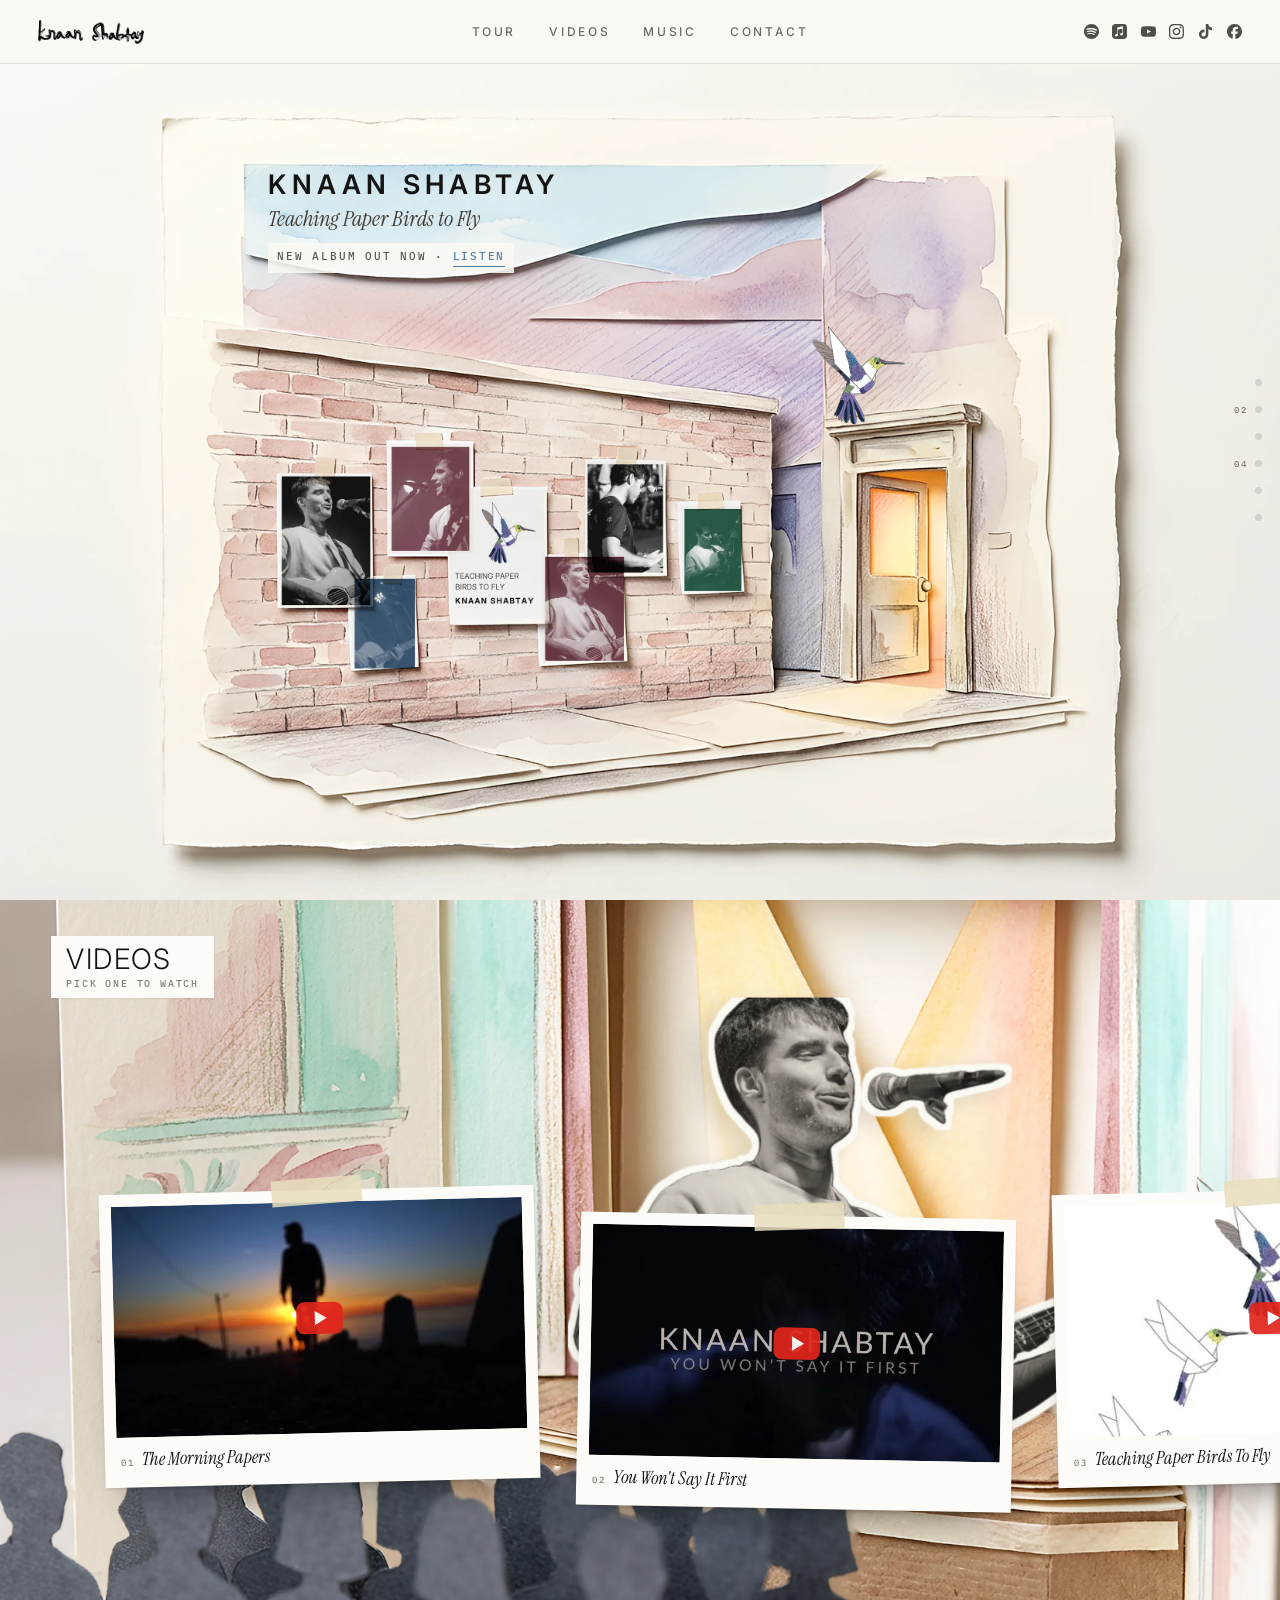
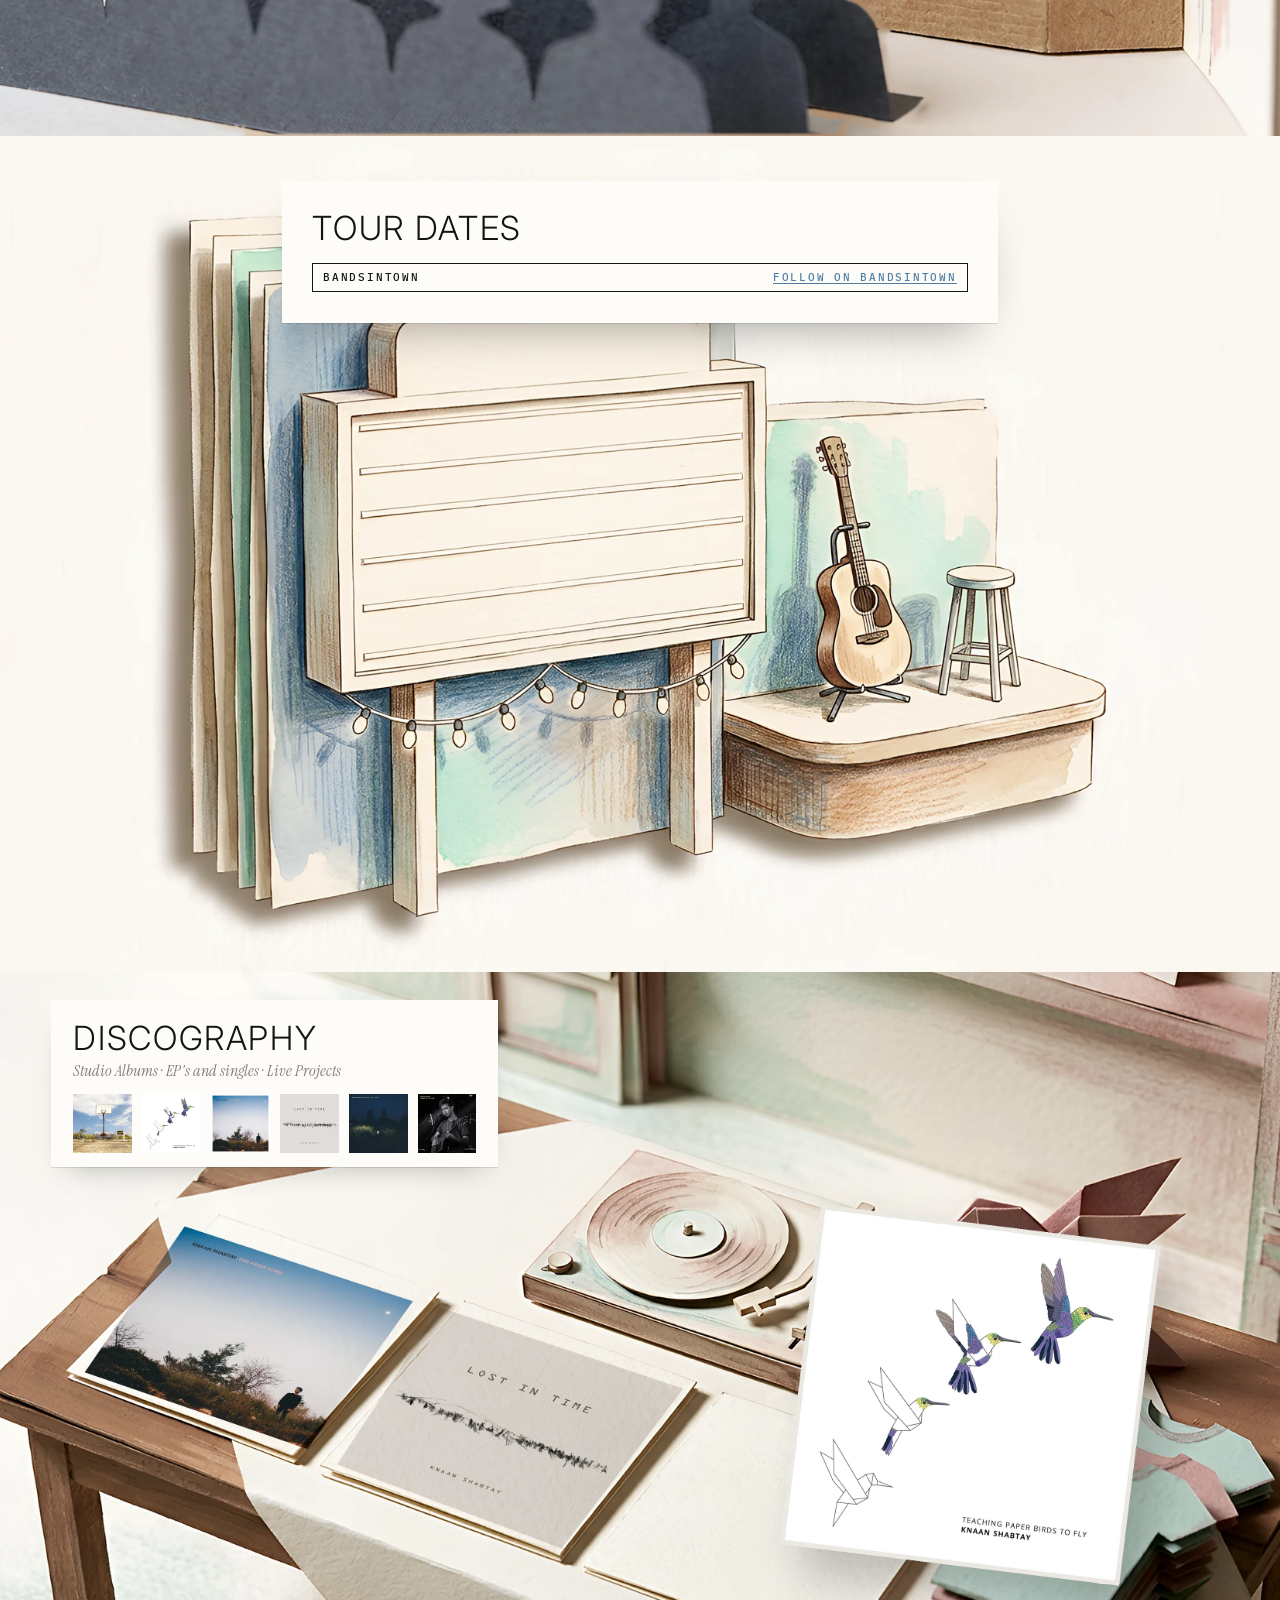
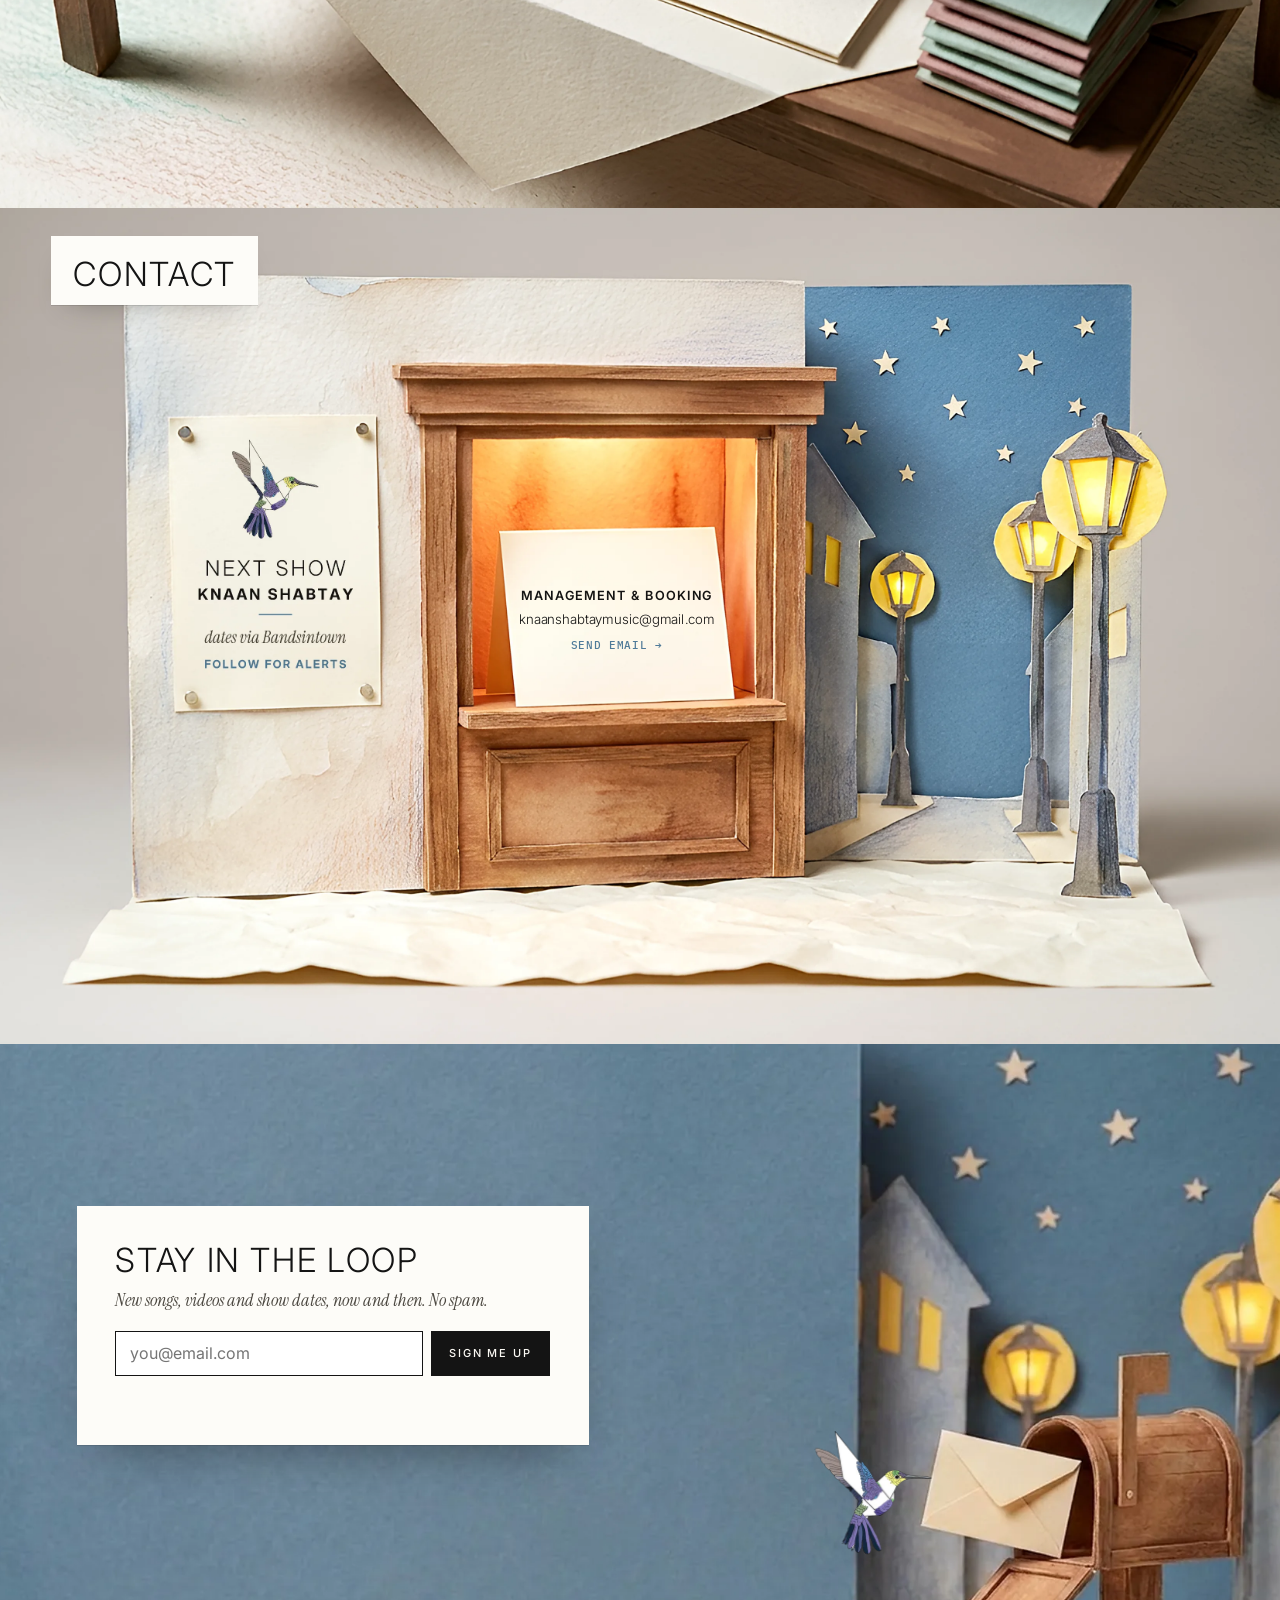
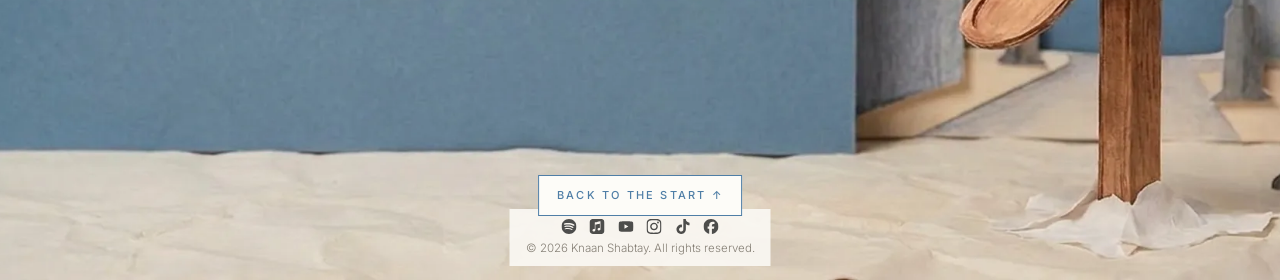
==== index.html @ 9e2c7f72 "Mailing list scene: use the site's paper hummingbird instead of the generated one The generated bird" ====
<!DOCTYPE html>
<html lang="en" class="vid-reel">
<head>
<meta charset="UTF-8">
<meta name="viewport" content="width=device-width, initial-scale=1, viewport-fit=cover">
<title>Knaan Shabtay — Singer-Songwriter</title>
<meta name="description" content="Official website of Knaan Shabtay — singer-songwriter. Listen to the new album 'Teaching Paper Birds To Fly', watch live sessions, and find upcoming tour dates.">
<meta property="og:title" content="Knaan Shabtay — Singer-Songwriter">
<meta property="og:description" content="Official website of Knaan Shabtay. New album 'Teaching Paper Birds To Fly' out now.">
<meta property="og:type" content="website">
<meta property="og:url" content="https://knaanshabtay.com/">
<meta property="og:image" content="https://knaanshabtay.com/assets/venue/og-image.jpg">
<link rel="canonical" href="https://knaanshabtay.com/">
<link rel="icon" href="/favicon.ico" sizes="48x48">
<link rel="icon" href="/favicon-192.png" type="image/png" sizes="192x192">
<link rel="apple-touch-icon" href="/apple-touch-icon.png">
<link rel="preconnect" href="https://fonts.googleapis.com">
<link rel="preconnect" href="https://fonts.gstatic.com" crossorigin>
<link href="https://fonts.googleapis.com/css2?family=Inter:wght@300;400;500;600;700&family=Instrument+Serif:ital@0;1&family=IBM+Plex+Mono:wght@400;500&display=swap" rel="stylesheet">
<link rel="preload" as="image" href="assets/venue/desktop/A1-bg.webp" media="(min-width: 901px)">
<link rel="preload" as="image" href="assets/venue/mobile/m-A1-plate.webp" media="(max-width: 900px)">
<link rel="stylesheet" href="css/venue.css?v=20261008e">
</head>
<body>
<header class="top">
  <a class="mark" href="#home" data-go="home"><img src="assets/images/logo-nav.png" alt="Knaan Shabtay" width="242" height="55"></a>
  <nav class="links" aria-label="Main">
    <a href="#tour" data-go="tour">Tour</a><a href="#videos" data-go="videos">Videos</a><a href="#music" data-go="music">Music</a><a href="#contact" data-go="contact">Contact</a>
  </nav>
  <div class="socials"><a href="https://open.spotify.com/artist/2lmk0RtmkwgqdylSRGUCuy" target="_blank" rel="noopener" aria-label="Spotify"><svg viewBox="0 0 24 24" width="16" height="16" aria-hidden="true"><path d="M12 0C5.4 0 0 5.4 0 12s5.4 12 12 12 12-5.4 12-12S18.66 0 12 0zm5.521 17.34c-.24.359-.66.48-1.021.24-2.82-1.74-6.36-2.101-10.561-1.141-.418.122-.779-.179-.899-.539-.12-.421.18-.78.54-.9 4.56-1.021 8.52-.6 11.64 1.32.42.18.479.659.301 1.02zm1.44-3.3c-.301.42-.841.6-1.262.3-3.239-1.98-8.159-2.58-11.939-1.38-.479.12-1.02-.12-1.14-.6-.12-.48.12-1.021.6-1.141C9.6 9.9 15 10.561 18.72 12.84c.361.181.54.78.241 1.2zm.12-3.36C15.24 8.4 8.82 8.16 5.16 9.301c-.6.179-1.2-.181-1.38-.721-.18-.601.18-1.2.72-1.381 4.26-1.26 11.28-1.02 15.721 1.621.539.3.719 1.02.419 1.56-.299.421-1.02.599-1.559.3z"/></svg></a><a href="https://music.apple.com/il/artist/knaan-shabtay/950357713" target="_blank" rel="noopener" aria-label="Apple Music"><svg viewBox="0 0 24 24" width="16" height="16" aria-hidden="true"><path d="M23.994 6.124a9.23 9.23 0 00-.24-2.19c-.317-1.31-1.062-2.31-2.18-3.043a5.022 5.022 0 00-1.877-.726 10.496 10.496 0 00-1.564-.15c-.04-.003-.083-.01-.124-.013H5.986c-.152.01-.303.017-.455.026-.747.043-1.49.123-2.193.4-1.336.53-2.3 1.452-2.865 2.78-.192.448-.292.925-.363 1.408-.056.392-.088.785-.1 1.18 0 .032-.007.062-.01.093v12.223c.01.14.017.283.027.424.05.815.154 1.624.497 2.373.65 1.42 1.738 2.353 3.234 2.801.42.127.856.187 1.293.228.555.053 1.11.06 1.667.06h11.03a12.5 12.5 0 001.57-.1c.822-.106 1.596-.35 2.295-.81a5.046 5.046 0 001.88-2.207c.186-.42.293-.87.37-1.324.113-.675.138-1.358.137-2.04-.002-3.8 0-7.595-.003-11.393zm-6.423 3.99v5.712c0 .417-.058.827-.244 1.206-.29.59-.76.962-1.388 1.14-.35.1-.706.157-1.07.173-.95.045-1.773-.6-1.943-1.536a1.88 1.88 0 011.038-2.022c.323-.16.67-.25 1.018-.324.378-.082.758-.153 1.134-.24.274-.063.457-.23.51-.516a.904.904 0 00.02-.193c0-1.815 0-3.63-.002-5.443a.725.725 0 00-.026-.185c-.04-.15-.15-.243-.304-.234-.16.01-.318.035-.475.066-.76.15-1.52.303-2.28.456l-2.325.47-1.374.278c-.016.003-.032.01-.048.013-.277.077-.377.203-.39.49-.002.042 0 .086 0 .13-.002 2.602 0 5.204-.003 7.805 0 .42-.047.836-.215 1.227-.278.64-.77 1.04-1.434 1.233-.35.1-.71.16-1.075.172-.96.036-1.755-.6-1.92-1.544-.14-.812.23-1.685 1.154-2.075.357-.15.73-.232 1.108-.31.287-.06.575-.116.86-.177.383-.083.583-.323.6-.714v-.15c0-2.96 0-5.922.002-8.882 0-.123.013-.25.042-.37.07-.285.273-.448.546-.518.255-.066.515-.112.774-.165.733-.15 1.466-.296 2.2-.444l2.27-.46c.67-.134 1.34-.27 2.01-.403.22-.043.442-.088.663-.106.31-.025.523.17.554.482.008.073.012.148.012.223.002 1.91.002 3.822 0 5.732z"/></svg></a><a href="https://www.youtube.com/@KnaanShabtay" target="_blank" rel="noopener" aria-label="YouTube"><svg viewBox="0 0 24 24" width="16" height="16" aria-hidden="true"><path d="M23.498 6.186a3.016 3.016 0 0 0-2.122-2.136C19.505 3.545 12 3.545 12 3.545s-7.505 0-9.377.505A3.017 3.017 0 0 0 .502 6.186C0 8.07 0 12 0 12s0 3.93.502 5.814a3.016 3.016 0 0 0 2.122 2.136c1.871.505 9.376.505 9.376.505s7.505 0 9.377-.505a3.015 3.015 0 0 0 2.122-2.136C24 15.93 24 12 24 12s0-3.93-.502-5.814zM9.545 15.568V8.432L15.818 12l-6.273 3.568z"/></svg></a><a href="https://www.instagram.com/knaanshabtay/" target="_blank" rel="noopener" aria-label="Instagram"><svg viewBox="0 0 24 24" width="16" height="16" aria-hidden="true"><path d="M7.0301.084c-1.2768.0602-2.1487.264-2.911.5634-.7888.3075-1.4575.72-2.1228 1.3877-.6652.6677-1.075 1.3368-1.3802 2.127-.2954.7638-.4956 1.6365-.552 2.914-.0564 1.2775-.0689 1.6882-.0626 4.947.0062 3.2586.0206 3.6671.0825 4.9473.061 1.2765.264 2.1482.5635 2.9107.308.7889.72 1.4573 1.388 2.1228.6679.6655 1.3365 1.0743 2.1285 1.38.7632.295 1.6361.4961 2.9134.552 1.2773.056 1.6884.069 4.9462.0627 3.2578-.0062 3.668-.0207 4.9478-.0814 1.28-.0607 2.147-.2652 2.9098-.5633.7889-.3086 1.4578-.72 2.1228-1.3881.665-.6682 1.0745-1.3378 1.3795-2.1284.2957-.7632.4966-1.636.552-2.9124.056-1.2809.0692-1.6898.063-4.948-.0063-3.2583-.021-3.6668-.0817-4.9465-.0607-1.2797-.264-2.1487-.5633-2.9117-.3084-.7889-.72-1.4568-1.3876-2.1228C21.2982 1.33 20.628.9208 19.8378.6165 19.074.321 18.2017.1197 16.9244.0645 15.6471.0093 15.236-.005 11.977.0014 8.718.0076 8.31.0215 7.0301.0839m.1402 21.6932c-1.17-.0509-1.8053-.2453-2.2287-.408-.5606-.216-.96-.4771-1.3819-.895-.422-.4178-.6811-.8186-.9-1.378-.1644-.4234-.3624-1.058-.4171-2.228-.0595-1.2645-.072-1.6442-.079-4.848-.007-3.2037.0053-3.583.0607-4.848.05-1.169.2456-1.805.408-2.2282.216-.5613.4762-.96.895-1.3816.4188-.4217.8184-.6814 1.3783-.9003.423-.1651 1.0575-.3614 2.227-.4171 1.2655-.06 1.6447-.072 4.848-.079 3.2033-.007 3.5835.005 4.8495.0608 1.169.0508 1.8053.2445 2.228.408.5608.216.96.4754 1.3816.895.4217.4194.6816.8176.9005 1.3787.1653.4217.3617 1.056.4169 2.2263.0602 1.2655.0739 1.645.0796 4.848.0058 3.203-.0055 3.5834-.061 4.848-.051 1.17-.245 1.8055-.408 2.2294-.216.5604-.4763.96-.8954 1.3814-.419.4215-.8181.6811-1.3783.9-.4224.1649-1.0577.3617-2.2262.4174-1.2656.0595-1.6448.072-4.8493.079-3.2045.007-3.5825-.006-4.848-.0608M16.953 5.5864A1.44 1.44 0 1 0 18.39 4.144a1.44 1.44 0 0 0-1.437 1.4424M5.8385 12.012c.0067 3.4032 2.7706 6.1557 6.173 6.1493 3.4026-.0065 6.157-2.7701 6.1506-6.1733-.0065-3.4032-2.771-6.1565-6.174-6.1498-3.403.0067-6.156 2.771-6.1496 6.1738M8 12.0077a4 4 0 1 1 4.008 3.9921A3.9996 3.9996 0 0 1 8 12.0077"/></svg></a><a href="https://www.tiktok.com/@knaanshabtay" target="_blank" rel="noopener" aria-label="TikTok"><svg viewBox="0 0 24 24" width="16" height="16" aria-hidden="true"><path d="M12.525.02c1.31-.02 2.61-.01 3.91-.02.08 1.53.63 3.09 1.75 4.17 1.12 1.11 2.7 1.62 4.24 1.79v4.03c-1.44-.05-2.89-.35-4.2-.97-.57-.26-1.1-.59-1.62-.93-.01 2.92.01 5.84-.02 8.75-.08 1.4-.54 2.79-1.35 3.94-1.31 1.92-3.58 3.17-5.91 3.21-1.43.08-2.86-.31-4.08-1.03-2.02-1.19-3.44-3.37-3.65-5.71-.02-.5-.03-1-.01-1.49.18-1.9 1.12-3.72 2.58-4.96 1.66-1.44 3.98-2.13 6.15-1.72.02 1.48-.04 2.96-.04 4.44-.99-.32-2.15-.23-3.02.37-.63.41-1.11 1.04-1.36 1.75-.21.51-.15 1.07-.14 1.61.24 1.64 1.82 3.02 3.5 2.87 1.12-.01 2.19-.66 2.77-1.61.19-.33.4-.67.41-1.06.1-1.79.06-3.57.07-5.36.01-4.03-.01-8.05.02-12.07z"/></svg></a><a href="https://www.facebook.com/knaanshabtaymusic" target="_blank" rel="noopener" aria-label="Facebook"><svg viewBox="0 0 24 24" width="16" height="16" aria-hidden="true"><path d="M9.101 23.691v-7.98H6.627v-3.667h2.474v-1.58c0-4.085 1.848-5.978 5.858-5.978.401 0 .955.042 1.468.103a8.68 8.68 0 0 1 1.141.195v3.325a8.623 8.623 0 0 0-.653-.036 26.805 26.805 0 0 0-.733-.009c-.707 0-1.259.096-1.675.309a1.686 1.686 0 0 0-.679.622c-.258.42-.374.995-.374 1.752v1.297h3.919l-.386 2.103-.287 1.564h-3.246v8.245C19.396 23.238 24 18.179 24 12.044c0-6.627-5.373-12-12-12s-12 5.373-12 12c0 5.628 3.874 10.35 9.101 11.647Z"/></svg></a></div>
  <button class="nav-toggle" type="button" aria-controls="site-menu" aria-expanded="false" aria-label="Menu">
    <svg class="b" viewBox="0 0 44 44" aria-hidden="true"><path d="M12 16H32M12 22H32M12 28H26"/></svg>
    <svg class="x" viewBox="0 0 44 44" aria-hidden="true"><path d="M14 14L30 30M30 14L14 30"/></svg>
  </button>
</header>
<div class="scrim" aria-hidden="true"></div>
<nav id="site-menu" aria-label="Main">
  <div class="m-links"><a href="#tour" data-go="tour"><b>Tour</b><i></i></a><a href="#videos" data-go="videos"><b>Videos</b><i></i></a><a href="#music" data-go="music"><b>Music</b><i></i></a><a href="#contact" data-go="contact"><b>Contact</b><i></i></a></div>
  <div class="socials"><a href="https://open.spotify.com/artist/2lmk0RtmkwgqdylSRGUCuy" target="_blank" rel="noopener" aria-label="Spotify"><svg viewBox="0 0 24 24" width="16" height="16" aria-hidden="true"><path d="M12 0C5.4 0 0 5.4 0 12s5.4 12 12 12 12-5.4 12-12S18.66 0 12 0zm5.521 17.34c-.24.359-.66.48-1.021.24-2.82-1.74-6.36-2.101-10.561-1.141-.418.122-.779-.179-.899-.539-.12-.421.18-.78.54-.9 4.56-1.021 8.52-.6 11.64 1.32.42.18.479.659.301 1.02zm1.44-3.3c-.301.42-.841.6-1.262.3-3.239-1.98-8.159-2.58-11.939-1.38-.479.12-1.02-.12-1.14-.6-.12-.48.12-1.021.6-1.141C9.6 9.9 15 10.561 18.72 12.84c.361.181.54.78.241 1.2zm.12-3.36C15.24 8.4 8.82 8.16 5.16 9.301c-.6.179-1.2-.181-1.38-.721-.18-.601.18-1.2.72-1.381 4.26-1.26 11.28-1.02 15.721 1.621.539.3.719 1.02.419 1.56-.299.421-1.02.599-1.559.3z"/></svg></a><a href="https://music.apple.com/il/artist/knaan-shabtay/950357713" target="_blank" rel="noopener" aria-label="Apple Music"><svg viewBox="0 0 24 24" width="16" height="16" aria-hidden="true"><path d="M23.994 6.124a9.23 9.23 0 00-.24-2.19c-.317-1.31-1.062-2.31-2.18-3.043a5.022 5.022 0 00-1.877-.726 10.496 10.496 0 00-1.564-.15c-.04-.003-.083-.01-.124-.013H5.986c-.152.01-.303.017-.455.026-.747.043-1.49.123-2.193.4-1.336.53-2.3 1.452-2.865 2.78-.192.448-.292.925-.363 1.408-.056.392-.088.785-.1 1.18 0 .032-.007.062-.01.093v12.223c.01.14.017.283.027.424.05.815.154 1.624.497 2.373.65 1.42 1.738 2.353 3.234 2.801.42.127.856.187 1.293.228.555.053 1.11.06 1.667.06h11.03a12.5 12.5 0 001.57-.1c.822-.106 1.596-.35 2.295-.81a5.046 5.046 0 001.88-2.207c.186-.42.293-.87.37-1.324.113-.675.138-1.358.137-2.04-.002-3.8 0-7.595-.003-11.393zm-6.423 3.99v5.712c0 .417-.058.827-.244 1.206-.29.59-.76.962-1.388 1.14-.35.1-.706.157-1.07.173-.95.045-1.773-.6-1.943-1.536a1.88 1.88 0 011.038-2.022c.323-.16.67-.25 1.018-.324.378-.082.758-.153 1.134-.24.274-.063.457-.23.51-.516a.904.904 0 00.02-.193c0-1.815 0-3.63-.002-5.443a.725.725 0 00-.026-.185c-.04-.15-.15-.243-.304-.234-.16.01-.318.035-.475.066-.76.15-1.52.303-2.28.456l-2.325.47-1.374.278c-.016.003-.032.01-.048.013-.277.077-.377.203-.39.49-.002.042 0 .086 0 .13-.002 2.602 0 5.204-.003 7.805 0 .42-.047.836-.215 1.227-.278.64-.77 1.04-1.434 1.233-.35.1-.71.16-1.075.172-.96.036-1.755-.6-1.92-1.544-.14-.812.23-1.685 1.154-2.075.357-.15.73-.232 1.108-.31.287-.06.575-.116.86-.177.383-.083.583-.323.6-.714v-.15c0-2.96 0-5.922.002-8.882 0-.123.013-.25.042-.37.07-.285.273-.448.546-.518.255-.066.515-.112.774-.165.733-.15 1.466-.296 2.2-.444l2.27-.46c.67-.134 1.34-.27 2.01-.403.22-.043.442-.088.663-.106.31-.025.523.17.554.482.008.073.012.148.012.223.002 1.91.002 3.822 0 5.732z"/></svg></a><a href="https://www.youtube.com/@KnaanShabtay" target="_blank" rel="noopener" aria-label="YouTube"><svg viewBox="0 0 24 24" width="16" height="16" aria-hidden="true"><path d="M23.498 6.186a3.016 3.016 0 0 0-2.122-2.136C19.505 3.545 12 3.545 12 3.545s-7.505 0-9.377.505A3.017 3.017 0 0 0 .502 6.186C0 8.07 0 12 0 12s0 3.93.502 5.814a3.016 3.016 0 0 0 2.122 2.136c1.871.505 9.376.505 9.376.505s7.505 0 9.377-.505a3.015 3.015 0 0 0 2.122-2.136C24 15.93 24 12 24 12s0-3.93-.502-5.814zM9.545 15.568V8.432L15.818 12l-6.273 3.568z"/></svg></a><a href="https://www.instagram.com/knaanshabtay/" target="_blank" rel="noopener" aria-label="Instagram"><svg viewBox="0 0 24 24" width="16" height="16" aria-hidden="true"><path d="M7.0301.084c-1.2768.0602-2.1487.264-2.911.5634-.7888.3075-1.4575.72-2.1228 1.3877-.6652.6677-1.075 1.3368-1.3802 2.127-.2954.7638-.4956 1.6365-.552 2.914-.0564 1.2775-.0689 1.6882-.0626 4.947.0062 3.2586.0206 3.6671.0825 4.9473.061 1.2765.264 2.1482.5635 2.9107.308.7889.72 1.4573 1.388 2.1228.6679.6655 1.3365 1.0743 2.1285 1.38.7632.295 1.6361.4961 2.9134.552 1.2773.056 1.6884.069 4.9462.0627 3.2578-.0062 3.668-.0207 4.9478-.0814 1.28-.0607 2.147-.2652 2.9098-.5633.7889-.3086 1.4578-.72 2.1228-1.3881.665-.6682 1.0745-1.3378 1.3795-2.1284.2957-.7632.4966-1.636.552-2.9124.056-1.2809.0692-1.6898.063-4.948-.0063-3.2583-.021-3.6668-.0817-4.9465-.0607-1.2797-.264-2.1487-.5633-2.9117-.3084-.7889-.72-1.4568-1.3876-2.1228C21.2982 1.33 20.628.9208 19.8378.6165 19.074.321 18.2017.1197 16.9244.0645 15.6471.0093 15.236-.005 11.977.0014 8.718.0076 8.31.0215 7.0301.0839m.1402 21.6932c-1.17-.0509-1.8053-.2453-2.2287-.408-.5606-.216-.96-.4771-1.3819-.895-.422-.4178-.6811-.8186-.9-1.378-.1644-.4234-.3624-1.058-.4171-2.228-.0595-1.2645-.072-1.6442-.079-4.848-.007-3.2037.0053-3.583.0607-4.848.05-1.169.2456-1.805.408-2.2282.216-.5613.4762-.96.895-1.3816.4188-.4217.8184-.6814 1.3783-.9003.423-.1651 1.0575-.3614 2.227-.4171 1.2655-.06 1.6447-.072 4.848-.079 3.2033-.007 3.5835.005 4.8495.0608 1.169.0508 1.8053.2445 2.228.408.5608.216.96.4754 1.3816.895.4217.4194.6816.8176.9005 1.3787.1653.4217.3617 1.056.4169 2.2263.0602 1.2655.0739 1.645.0796 4.848.0058 3.203-.0055 3.5834-.061 4.848-.051 1.17-.245 1.8055-.408 2.2294-.216.5604-.4763.96-.8954 1.3814-.419.4215-.8181.6811-1.3783.9-.4224.1649-1.0577.3617-2.2262.4174-1.2656.0595-1.6448.072-4.8493.079-3.2045.007-3.5825-.006-4.848-.0608M16.953 5.5864A1.44 1.44 0 1 0 18.39 4.144a1.44 1.44 0 0 0-1.437 1.4424M5.8385 12.012c.0067 3.4032 2.7706 6.1557 6.173 6.1493 3.4026-.0065 6.157-2.7701 6.1506-6.1733-.0065-3.4032-2.771-6.1565-6.174-6.1498-3.403.0067-6.156 2.771-6.1496 6.1738M8 12.0077a4 4 0 1 1 4.008 3.9921A3.9996 3.9996 0 0 1 8 12.0077"/></svg></a><a href="https://www.tiktok.com/@knaanshabtay" target="_blank" rel="noopener" aria-label="TikTok"><svg viewBox="0 0 24 24" width="16" height="16" aria-hidden="true"><path d="M12.525.02c1.31-.02 2.61-.01 3.91-.02.08 1.53.63 3.09 1.75 4.17 1.12 1.11 2.7 1.62 4.24 1.79v4.03c-1.44-.05-2.89-.35-4.2-.97-.57-.26-1.1-.59-1.62-.93-.01 2.92.01 5.84-.02 8.75-.08 1.4-.54 2.79-1.35 3.94-1.31 1.92-3.58 3.17-5.91 3.21-1.43.08-2.86-.31-4.08-1.03-2.02-1.19-3.44-3.37-3.65-5.71-.02-.5-.03-1-.01-1.49.18-1.9 1.12-3.72 2.58-4.96 1.66-1.44 3.98-2.13 6.15-1.72.02 1.48-.04 2.96-.04 4.44-.99-.32-2.15-.23-3.02.37-.63.41-1.11 1.04-1.36 1.75-.21.51-.15 1.07-.14 1.61.24 1.64 1.82 3.02 3.5 2.87 1.12-.01 2.19-.66 2.77-1.61.19-.33.4-.67.41-1.06.1-1.79.06-3.57.07-5.36.01-4.03-.01-8.05.02-12.07z"/></svg></a><a href="https://www.facebook.com/knaanshabtaymusic" target="_blank" rel="noopener" aria-label="Facebook"><svg viewBox="0 0 24 24" width="16" height="16" aria-hidden="true"><path d="M9.101 23.691v-7.98H6.627v-3.667h2.474v-1.58c0-4.085 1.848-5.978 5.858-5.978.401 0 .955.042 1.468.103a8.68 8.68 0 0 1 1.141.195v3.325a8.623 8.623 0 0 0-.653-.036 26.805 26.805 0 0 0-.733-.009c-.707 0-1.259.096-1.675.309a1.686 1.686 0 0 0-.679.622c-.258.42-.374.995-.374 1.752v1.297h3.919l-.386 2.103-.287 1.564h-3.246v8.245C19.396 23.238 24 18.179 24 12.044c0-6.627-5.373-12-12-12s-12 5.373-12 12c0 5.628 3.874 10.35 9.101 11.647Z"/></svg></a></div>
</nav>

<main class="venue" id="venue">
  <!-- ============ desktop: one pinned stage, five scenes ============ -->
  <div class="stage" aria-label="One night at the show">
    <!-- S1 Outside (home) -->
    <section class="scene" id="s-home" data-origin="66% 52%" aria-label="Outside">
      <div class="cam"><div class="plate">
        <img class="bg" src="assets/venue/desktop/A1-bg.webp" alt="Paper diorama of a small venue at dusk: a brick wall covered in posters of Knaan Shabtay and a glowing open door" width="1920" height="1080">
        <img class="layer fg" data-l="A1-fg" src="assets/venue/desktop/A1-fg.webp" alt="">
      </div></div>
      <div class="hero-type"><p class="name">Knaan Shabtay</p><h1>Teaching Paper Birds to Fly</h1><p class="album">New album out now · <button type="button" class="listen" data-rec="tpbtf">Listen</button></p></div>
      
    </section>
    <!-- S2 Inside = Videos -->
    <section class="scene" id="s-videos" data-origin="45% 55%" aria-label="Videos">
      <div class="cam"><div class="plate">
        <img class="bg" src="assets/venue/desktop/A2-bg.webp" alt="Paper theatre stage with soft light cones and a paper crowd" loading="lazy" width="1920" height="1080">
        <img class="layer mid" data-l="A2-hero-still" src="assets/venue/desktop/A2-hero-still.webp" alt="Knaan Shabtay singing with an acoustic guitar" loading="lazy">
        <img class="layer fg crowd" data-l="A2-fg" src="assets/venue/desktop/A2-fg.webp" alt="" loading="lazy">
        <div class="ink"></div>
      </div></div>
      <div class="vwall"><img class="vp-img" src="assets/venue/desktop/A2-videos-panel.webp" alt="" loading="lazy">
        <div class="vw-in"><div class="vw-head"><h2 class="h1">Videos</h2><p class="vw-hint">Pick one to watch</p></div><div class="vw-track" data-vtrack></div></div>
      </div>
    </section>
    <!-- S3 Tour -->
    <section class="scene" id="s-tour" data-origin="50% 50%" aria-label="Tour">
      <div class="cam"><div class="plate">
        <img class="bg" src="assets/venue/desktop/A3-bg.webp" alt="Paper letterboard on an easel beside a small stage with a guitar and a stool" loading="lazy" width="1920" height="1080">
        <img class="layer fg" data-l="A3-fg" src="assets/venue/desktop/A3-fg.webp" alt="">
      </div></div>
      <div class="board rv"><h2 class="h1">Tour Dates</h2><div class="bitbox" data-bit><div class="bit-row"><span>Bandsintown</span><a href="https://www.bandsintown.com/a/2039791-knaan-shabtay" target="_blank" rel="noopener">Follow on Bandsintown</a></div><div class="bit-slot"></div><div class="bit-fallback"><p>Tour dates load from Bandsintown.</p><small>Follow to hear about the next show.</small></div></div></div>
    </section>
    <!-- S4 Merch table = Music -->
    <section class="scene" id="s-music" data-origin="50% 60%" aria-label="Music">
      <div class="cam"><div class="plate">
        <img class="bg" src="assets/venue/desktop/A4-bg.webp" alt="Paper merch table with a turntable and records" loading="lazy" width="1920" height="1080">
        <button class="sleeve-hit" data-rec="ffh" data-l="A4-ffh" aria-label="Pick up Far From Home"></button>
        <button class="sleeve-hit" data-rec="lit" data-l="A4-lit" aria-label="Pick up Lost In Time"></button>
        <img class="layer fg" data-l="A4-fg" data-rec="tpbtf" src="assets/venue/desktop/A4-fg.webp" alt="Teaching Paper Birds To Fly, picked up off the table" style="pointer-events:auto;cursor:pointer">
      </div></div>
      <div class="card-title rv"><h2 class="h1">Discography</h2><p class="small">Studio Albums · EP's and singles · Live Projects</p><div class="covers" data-covers></div></div>
      <div class="spot-card rv" data-spot></div>
    </section>
    <!-- S5 Walking out = Contact -->
    <section class="scene" id="s-contact" data-origin="50% 50%" aria-label="Contact">
      <div class="cam"><div class="plate">
        <img class="bg" src="assets/venue/desktop/A5-bg.webp" alt="Paper box office with a lit window, and a night street with stars and lamps" loading="lazy" width="1920" height="1080">
        <div class="boxcard inplate rv" data-l="A5-card"><h3>Management &amp; Booking</h3><a href="mailto:knaanshabtaymusic@gmail.com" title="Send email">knaanshabtaymusic@gmail.com</a><a class="send" href="mailto:knaanshabtaymusic@gmail.com">Send email →</a></div>
        <a class="flyer-hit" data-l="A5-flyer" href="https://www.bandsintown.com/a/2039791-knaan-shabtay" target="_blank" rel="noopener" aria-label="Next show: follow Knaan Shabtay on Bandsintown"></a>
      </div></div>
      <div class="card-title rv"><h2 class="h1">Contact</h2></div>
    </section>
    <!-- S6 Under the stars = mailing list -->
    <section class="scene" id="s-list" data-origin="70% 60%" aria-label="Mailing list">
      <div class="cam"><div class="plate">
        <img class="bg" src="assets/venue/desktop/A6-bg.webp" alt="A paper hummingbird posting a letter into a mailbox on a snowy night street" loading="lazy" width="1920" height="1080">
        <img class="layer fg" data-l="A6-fg" src="assets/venue/desktop/A1-fg.webp" alt="">
      </div></div>
      <div class="signup rv"><form class="mc" data-mc novalidate><h2 class="h1">Stay in the loop</h2><p class="mc-lede">New songs, videos and show dates, now and then. No spam.</p><div class="mc-row"><label class="sr" for="mc-email-d">Email</label><input id="mc-email-d" type="email" name="EMAIL" placeholder="you@email.com" autocomplete="email" required><button type="submit">Sign me up</button></div><p class="mc-msg" role="status" aria-live="polite"></p></form></div>
      <div class="foot"><div class="socials"><a href="https://open.spotify.com/artist/2lmk0RtmkwgqdylSRGUCuy" target="_blank" rel="noopener" aria-label="Spotify"><svg viewBox="0 0 24 24" width="16" height="16" aria-hidden="true"><path d="M12 0C5.4 0 0 5.4 0 12s5.4 12 12 12 12-5.4 12-12S18.66 0 12 0zm5.521 17.34c-.24.359-.66.48-1.021.24-2.82-1.74-6.36-2.101-10.561-1.141-.418.122-.779-.179-.899-.539-.12-.421.18-.78.54-.9 4.56-1.021 8.52-.6 11.64 1.32.42.18.479.659.301 1.02zm1.44-3.3c-.301.42-.841.6-1.262.3-3.239-1.98-8.159-2.58-11.939-1.38-.479.12-1.02-.12-1.14-.6-.12-.48.12-1.021.6-1.141C9.6 9.9 15 10.561 18.72 12.84c.361.181.54.78.241 1.2zm.12-3.36C15.24 8.4 8.82 8.16 5.16 9.301c-.6.179-1.2-.181-1.38-.721-.18-.601.18-1.2.72-1.381 4.26-1.26 11.28-1.02 15.721 1.621.539.3.719 1.02.419 1.56-.299.421-1.02.599-1.559.3z"/></svg></a><a href="https://music.apple.com/il/artist/knaan-shabtay/950357713" target="_blank" rel="noopener" aria-label="Apple Music"><svg viewBox="0 0 24 24" width="16" height="16" aria-hidden="true"><path d="M23.994 6.124a9.23 9.23 0 00-.24-2.19c-.317-1.31-1.062-2.31-2.18-3.043a5.022 5.022 0 00-1.877-.726 10.496 10.496 0 00-1.564-.15c-.04-.003-.083-.01-.124-.013H5.986c-.152.01-.303.017-.455.026-.747.043-1.49.123-2.193.4-1.336.53-2.3 1.452-2.865 2.78-.192.448-.292.925-.363 1.408-.056.392-.088.785-.1 1.18 0 .032-.007.062-.01.093v12.223c.01.14.017.283.027.424.05.815.154 1.624.497 2.373.65 1.42 1.738 2.353 3.234 2.801.42.127.856.187 1.293.228.555.053 1.11.06 1.667.06h11.03a12.5 12.5 0 001.57-.1c.822-.106 1.596-.35 2.295-.81a5.046 5.046 0 001.88-2.207c.186-.42.293-.87.37-1.324.113-.675.138-1.358.137-2.04-.002-3.8 0-7.595-.003-11.393zm-6.423 3.99v5.712c0 .417-.058.827-.244 1.206-.29.59-.76.962-1.388 1.14-.35.1-.706.157-1.07.173-.95.045-1.773-.6-1.943-1.536a1.88 1.88 0 011.038-2.022c.323-.16.67-.25 1.018-.324.378-.082.758-.153 1.134-.24.274-.063.457-.23.51-.516a.904.904 0 00.02-.193c0-1.815 0-3.63-.002-5.443a.725.725 0 00-.026-.185c-.04-.15-.15-.243-.304-.234-.16.01-.318.035-.475.066-.76.15-1.52.303-2.28.456l-2.325.47-1.374.278c-.016.003-.032.01-.048.013-.277.077-.377.203-.39.49-.002.042 0 .086 0 .13-.002 2.602 0 5.204-.003 7.805 0 .42-.047.836-.215 1.227-.278.64-.77 1.04-1.434 1.233-.35.1-.71.16-1.075.172-.96.036-1.755-.6-1.92-1.544-.14-.812.23-1.685 1.154-2.075.357-.15.73-.232 1.108-.31.287-.06.575-.116.86-.177.383-.083.583-.323.6-.714v-.15c0-2.96 0-5.922.002-8.882 0-.123.013-.25.042-.37.07-.285.273-.448.546-.518.255-.066.515-.112.774-.165.733-.15 1.466-.296 2.2-.444l2.27-.46c.67-.134 1.34-.27 2.01-.403.22-.043.442-.088.663-.106.31-.025.523.17.554.482.008.073.012.148.012.223.002 1.91.002 3.822 0 5.732z"/></svg></a><a href="https://www.youtube.com/@KnaanShabtay" target="_blank" rel="noopener" aria-label="YouTube"><svg viewBox="0 0 24 24" width="16" height="16" aria-hidden="true"><path d="M23.498 6.186a3.016 3.016 0 0 0-2.122-2.136C19.505 3.545 12 3.545 12 3.545s-7.505 0-9.377.505A3.017 3.017 0 0 0 .502 6.186C0 8.07 0 12 0 12s0 3.93.502 5.814a3.016 3.016 0 0 0 2.122 2.136c1.871.505 9.376.505 9.376.505s7.505 0 9.377-.505a3.015 3.015 0 0 0 2.122-2.136C24 15.93 24 12 24 12s0-3.93-.502-5.814zM9.545 15.568V8.432L15.818 12l-6.273 3.568z"/></svg></a><a href="https://www.instagram.com/knaanshabtay/" target="_blank" rel="noopener" aria-label="Instagram"><svg viewBox="0 0 24 24" width="16" height="16" aria-hidden="true"><path d="M7.0301.084c-1.2768.0602-2.1487.264-2.911.5634-.7888.3075-1.4575.72-2.1228 1.3877-.6652.6677-1.075 1.3368-1.3802 2.127-.2954.7638-.4956 1.6365-.552 2.914-.0564 1.2775-.0689 1.6882-.0626 4.947.0062 3.2586.0206 3.6671.0825 4.9473.061 1.2765.264 2.1482.5635 2.9107.308.7889.72 1.4573 1.388 2.1228.6679.6655 1.3365 1.0743 2.1285 1.38.7632.295 1.6361.4961 2.9134.552 1.2773.056 1.6884.069 4.9462.0627 3.2578-.0062 3.668-.0207 4.9478-.0814 1.28-.0607 2.147-.2652 2.9098-.5633.7889-.3086 1.4578-.72 2.1228-1.3881.665-.6682 1.0745-1.3378 1.3795-2.1284.2957-.7632.4966-1.636.552-2.9124.056-1.2809.0692-1.6898.063-4.948-.0063-3.2583-.021-3.6668-.0817-4.9465-.0607-1.2797-.264-2.1487-.5633-2.9117-.3084-.7889-.72-1.4568-1.3876-2.1228C21.2982 1.33 20.628.9208 19.8378.6165 19.074.321 18.2017.1197 16.9244.0645 15.6471.0093 15.236-.005 11.977.0014 8.718.0076 8.31.0215 7.0301.0839m.1402 21.6932c-1.17-.0509-1.8053-.2453-2.2287-.408-.5606-.216-.96-.4771-1.3819-.895-.422-.4178-.6811-.8186-.9-1.378-.1644-.4234-.3624-1.058-.4171-2.228-.0595-1.2645-.072-1.6442-.079-4.848-.007-3.2037.0053-3.583.0607-4.848.05-1.169.2456-1.805.408-2.2282.216-.5613.4762-.96.895-1.3816.4188-.4217.8184-.6814 1.3783-.9003.423-.1651 1.0575-.3614 2.227-.4171 1.2655-.06 1.6447-.072 4.848-.079 3.2033-.007 3.5835.005 4.8495.0608 1.169.0508 1.8053.2445 2.228.408.5608.216.96.4754 1.3816.895.4217.4194.6816.8176.9005 1.3787.1653.4217.3617 1.056.4169 2.2263.0602 1.2655.0739 1.645.0796 4.848.0058 3.203-.0055 3.5834-.061 4.848-.051 1.17-.245 1.8055-.408 2.2294-.216.5604-.4763.96-.8954 1.3814-.419.4215-.8181.6811-1.3783.9-.4224.1649-1.0577.3617-2.2262.4174-1.2656.0595-1.6448.072-4.8493.079-3.2045.007-3.5825-.006-4.848-.0608M16.953 5.5864A1.44 1.44 0 1 0 18.39 4.144a1.44 1.44 0 0 0-1.437 1.4424M5.8385 12.012c.0067 3.4032 2.7706 6.1557 6.173 6.1493 3.4026-.0065 6.157-2.7701 6.1506-6.1733-.0065-3.4032-2.771-6.1565-6.174-6.1498-3.403.0067-6.156 2.771-6.1496 6.1738M8 12.0077a4 4 0 1 1 4.008 3.9921A3.9996 3.9996 0 0 1 8 12.0077"/></svg></a><a href="https://www.tiktok.com/@knaanshabtay" target="_blank" rel="noopener" aria-label="TikTok"><svg viewBox="0 0 24 24" width="16" height="16" aria-hidden="true"><path d="M12.525.02c1.31-.02 2.61-.01 3.91-.02.08 1.53.63 3.09 1.75 4.17 1.12 1.11 2.7 1.62 4.24 1.79v4.03c-1.44-.05-2.89-.35-4.2-.97-.57-.26-1.1-.59-1.62-.93-.01 2.92.01 5.84-.02 8.75-.08 1.4-.54 2.79-1.35 3.94-1.31 1.92-3.58 3.17-5.91 3.21-1.43.08-2.86-.31-4.08-1.03-2.02-1.19-3.44-3.37-3.65-5.71-.02-.5-.03-1-.01-1.49.18-1.9 1.12-3.72 2.58-4.96 1.66-1.44 3.98-2.13 6.15-1.72.02 1.48-.04 2.96-.04 4.44-.99-.32-2.15-.23-3.02.37-.63.41-1.11 1.04-1.36 1.75-.21.51-.15 1.07-.14 1.61.24 1.64 1.82 3.02 3.5 2.87 1.12-.01 2.19-.66 2.77-1.61.19-.33.4-.67.41-1.06.1-1.79.06-3.57.07-5.36.01-4.03-.01-8.05.02-12.07z"/></svg></a><a href="https://www.facebook.com/knaanshabtaymusic" target="_blank" rel="noopener" aria-label="Facebook"><svg viewBox="0 0 24 24" width="16" height="16" aria-hidden="true"><path d="M9.101 23.691v-7.98H6.627v-3.667h2.474v-1.58c0-4.085 1.848-5.978 5.858-5.978.401 0 .955.042 1.468.103a8.68 8.68 0 0 1 1.141.195v3.325a8.623 8.623 0 0 0-.653-.036 26.805 26.805 0 0 0-.733-.009c-.707 0-1.259.096-1.675.309a1.686 1.686 0 0 0-.679.622c-.258.42-.374.995-.374 1.752v1.297h3.919l-.386 2.103-.287 1.564h-3.246v8.245C19.396 23.238 24 18.179 24 12.044c0-6.627-5.373-12-12-12s-12 5.373-12 12c0 5.628 3.874 10.35 9.101 11.647Z"/></svg></a></div><p class="copy">© 2026 Knaan Shabtay. All rights reserved.</p></div>
      <a class="back-start" href="#home" data-go="home">Back to the start ↑</a>
    </section>
  </div>

  <!-- ============ phone: the same night as a vertical stack ============ -->
  <section class="mob msec" id="home" aria-label="Outside">
    <div class="mart"><img src="assets/venue/mobile/m-A1-plate.webp" alt="Paper diorama of a small venue at dusk: a brick wall covered in posters of Knaan Shabtay and a glowing open door" width="780" height="660"><img class="mfg" data-l="m-A1-fg" src="assets/venue/mobile/m-A1-fg.webp" alt=""></div>
    <div class="mcon"><p class="name">Knaan Shabtay</p><p class="sub">Teaching Paper Birds to Fly</p><p class="album">New album out now · <button type="button" class="listen" data-rec="tpbtf">Listen</button></p></div>
  </section>
  <section class="mob msec" id="videos" aria-label="Videos">
    <div class="mart"><img src="assets/venue/mobile/m-A2-plate.webp" alt="Knaan Shabtay on a paper stage in front of a paper crowd" loading="lazy" width="780" height="760"><img class="mfg crowd" data-l="m-A2-fg" src="assets/venue/mobile/m-A2-fg.webp" alt=""></div>
    <div class="mcon reveal"><h2 class="h1">Videos</h2><div class="player" data-player></div><div class="vrows" data-vrows></div></div>
  </section>
  <section class="mob msec" id="tour" aria-label="Tour">
    <div class="mart"><img src="assets/venue/mobile/m-A3-plate.webp" alt="Paper letterboard beside a small stage with a guitar" loading="lazy" width="780" height="640"><img class="mfg" data-l="m-A3-fg" src="assets/venue/mobile/m-A3-fg.webp" alt=""></div>
    <div class="mcon reveal"><h2 class="h1">Tour Dates</h2><div class="bitbox" data-bit><div class="bit-row"><span>Bandsintown</span><a href="https://www.bandsintown.com/a/2039791-knaan-shabtay" target="_blank" rel="noopener">Follow on Bandsintown</a></div><div class="bit-slot"></div><div class="bit-fallback"><p>Tour dates load from Bandsintown.</p><small>Follow to hear about the next show.</small></div></div></div>
  </section>
  <section class="mob msec" id="music" aria-label="Music">
    <div class="mart"><img src="assets/venue/mobile/m-A4-plate.webp" alt="Paper merch table with a turntable and records" loading="lazy" width="780" height="640"><img class="mfg" data-l="m-A4-fg" src="assets/venue/mobile/m-A4-fg.webp" alt=""></div>
    <div class="mcon reveal"><h2 class="h1">Discography</h2><div class="spot-slot" data-spot></div><div class="rrows" data-rrows></div></div>
  </section>
  <section class="mob msec" id="contact" aria-label="Contact">
    <div class="mart"><img src="assets/venue/mobile/m-A5-plate.webp" alt="Paper box office with a lit window and a night street" loading="lazy" width="780" height="540"></div>
    <div class="mcon reveal"><h2 class="h1">Contact</h2>
      <p style="font:600 .95rem/1 var(--sans);letter-spacing:.14em;text-transform:uppercase">Management &amp; Booking</p>
      <a class="mail" href="mailto:knaanshabtaymusic@gmail.com">knaanshabtaymusic@gmail.com</a>
      <a class="btn" href="mailto:knaanshabtaymusic@gmail.com">Send email →</a></div>
  </section>
  <section class="mob msec" id="list" aria-label="Mailing list">
    <div class="mart"><img src="assets/venue/mobile/m-A6-plate.webp" alt="A paper hummingbird posting a letter into a mailbox on a snowy night street" loading="lazy" width="780" height="725"><img class="mfg" data-l="m-A6-fg" src="assets/venue/mobile/m-A1-fg.webp" alt=""></div>
    <div class="mcon reveal"><form class="mc" data-mc novalidate><h2 class="h1">Stay in the loop</h2><p class="mc-lede">New songs, videos and show dates, now and then. No spam.</p><div class="mc-row"><label class="sr" for="mc-email-m">Email</label><input id="mc-email-m" type="email" name="EMAIL" placeholder="you@email.com" autocomplete="email" required><button type="submit">Sign me up</button></div><p class="mc-msg" role="status" aria-live="polite"></p></form><div class="socials mfoot"><a href="https://open.spotify.com/artist/2lmk0RtmkwgqdylSRGUCuy" target="_blank" rel="noopener" aria-label="Spotify"><svg viewBox="0 0 24 24" width="16" height="16" aria-hidden="true"><path d="M12 0C5.4 0 0 5.4 0 12s5.4 12 12 12 12-5.4 12-12S18.66 0 12 0zm5.521 17.34c-.24.359-.66.48-1.021.24-2.82-1.74-6.36-2.101-10.561-1.141-.418.122-.779-.179-.899-.539-.12-.421.18-.78.54-.9 4.56-1.021 8.52-.6 11.64 1.32.42.18.479.659.301 1.02zm1.44-3.3c-.301.42-.841.6-1.262.3-3.239-1.98-8.159-2.58-11.939-1.38-.479.12-1.02-.12-1.14-.6-.12-.48.12-1.021.6-1.141C9.6 9.9 15 10.561 18.72 12.84c.361.181.54.78.241 1.2zm.12-3.36C15.24 8.4 8.82 8.16 5.16 9.301c-.6.179-1.2-.181-1.38-.721-.18-.601.18-1.2.72-1.381 4.26-1.26 11.28-1.02 15.721 1.621.539.3.719 1.02.419 1.56-.299.421-1.02.599-1.559.3z"/></svg></a><a href="https://music.apple.com/il/artist/knaan-shabtay/950357713" target="_blank" rel="noopener" aria-label="Apple Music"><svg viewBox="0 0 24 24" width="16" height="16" aria-hidden="true"><path d="M23.994 6.124a9.23 9.23 0 00-.24-2.19c-.317-1.31-1.062-2.31-2.18-3.043a5.022 5.022 0 00-1.877-.726 10.496 10.496 0 00-1.564-.15c-.04-.003-.083-.01-.124-.013H5.986c-.152.01-.303.017-.455.026-.747.043-1.49.123-2.193.4-1.336.53-2.3 1.452-2.865 2.78-.192.448-.292.925-.363 1.408-.056.392-.088.785-.1 1.18 0 .032-.007.062-.01.093v12.223c.01.14.017.283.027.424.05.815.154 1.624.497 2.373.65 1.42 1.738 2.353 3.234 2.801.42.127.856.187 1.293.228.555.053 1.11.06 1.667.06h11.03a12.5 12.5 0 001.57-.1c.822-.106 1.596-.35 2.295-.81a5.046 5.046 0 001.88-2.207c.186-.42.293-.87.37-1.324.113-.675.138-1.358.137-2.04-.002-3.8 0-7.595-.003-11.393zm-6.423 3.99v5.712c0 .417-.058.827-.244 1.206-.29.59-.76.962-1.388 1.14-.35.1-.706.157-1.07.173-.95.045-1.773-.6-1.943-1.536a1.88 1.88 0 011.038-2.022c.323-.16.67-.25 1.018-.324.378-.082.758-.153 1.134-.24.274-.063.457-.23.51-.516a.904.904 0 00.02-.193c0-1.815 0-3.63-.002-5.443a.725.725 0 00-.026-.185c-.04-.15-.15-.243-.304-.234-.16.01-.318.035-.475.066-.76.15-1.52.303-2.28.456l-2.325.47-1.374.278c-.016.003-.032.01-.048.013-.277.077-.377.203-.39.49-.002.042 0 .086 0 .13-.002 2.602 0 5.204-.003 7.805 0 .42-.047.836-.215 1.227-.278.64-.77 1.04-1.434 1.233-.35.1-.71.16-1.075.172-.96.036-1.755-.6-1.92-1.544-.14-.812.23-1.685 1.154-2.075.357-.15.73-.232 1.108-.31.287-.06.575-.116.86-.177.383-.083.583-.323.6-.714v-.15c0-2.96 0-5.922.002-8.882 0-.123.013-.25.042-.37.07-.285.273-.448.546-.518.255-.066.515-.112.774-.165.733-.15 1.466-.296 2.2-.444l2.27-.46c.67-.134 1.34-.27 2.01-.403.22-.043.442-.088.663-.106.31-.025.523.17.554.482.008.073.012.148.012.223.002 1.91.002 3.822 0 5.732z"/></svg></a><a href="https://www.youtube.com/@KnaanShabtay" target="_blank" rel="noopener" aria-label="YouTube"><svg viewBox="0 0 24 24" width="16" height="16" aria-hidden="true"><path d="M23.498 6.186a3.016 3.016 0 0 0-2.122-2.136C19.505 3.545 12 3.545 12 3.545s-7.505 0-9.377.505A3.017 3.017 0 0 0 .502 6.186C0 8.07 0 12 0 12s0 3.93.502 5.814a3.016 3.016 0 0 0 2.122 2.136c1.871.505 9.376.505 9.376.505s7.505 0 9.377-.505a3.015 3.015 0 0 0 2.122-2.136C24 15.93 24 12 24 12s0-3.93-.502-5.814zM9.545 15.568V8.432L15.818 12l-6.273 3.568z"/></svg></a><a href="https://www.instagram.com/knaanshabtay/" target="_blank" rel="noopener" aria-label="Instagram"><svg viewBox="0 0 24 24" width="16" height="16" aria-hidden="true"><path d="M7.0301.084c-1.2768.0602-2.1487.264-2.911.5634-.7888.3075-1.4575.72-2.1228 1.3877-.6652.6677-1.075 1.3368-1.3802 2.127-.2954.7638-.4956 1.6365-.552 2.914-.0564 1.2775-.0689 1.6882-.0626 4.947.0062 3.2586.0206 3.6671.0825 4.9473.061 1.2765.264 2.1482.5635 2.9107.308.7889.72 1.4573 1.388 2.1228.6679.6655 1.3365 1.0743 2.1285 1.38.7632.295 1.6361.4961 2.9134.552 1.2773.056 1.6884.069 4.9462.0627 3.2578-.0062 3.668-.0207 4.9478-.0814 1.28-.0607 2.147-.2652 2.9098-.5633.7889-.3086 1.4578-.72 2.1228-1.3881.665-.6682 1.0745-1.3378 1.3795-2.1284.2957-.7632.4966-1.636.552-2.9124.056-1.2809.0692-1.6898.063-4.948-.0063-3.2583-.021-3.6668-.0817-4.9465-.0607-1.2797-.264-2.1487-.5633-2.9117-.3084-.7889-.72-1.4568-1.3876-2.1228C21.2982 1.33 20.628.9208 19.8378.6165 19.074.321 18.2017.1197 16.9244.0645 15.6471.0093 15.236-.005 11.977.0014 8.718.0076 8.31.0215 7.0301.0839m.1402 21.6932c-1.17-.0509-1.8053-.2453-2.2287-.408-.5606-.216-.96-.4771-1.3819-.895-.422-.4178-.6811-.8186-.9-1.378-.1644-.4234-.3624-1.058-.4171-2.228-.0595-1.2645-.072-1.6442-.079-4.848-.007-3.2037.0053-3.583.0607-4.848.05-1.169.2456-1.805.408-2.2282.216-.5613.4762-.96.895-1.3816.4188-.4217.8184-.6814 1.3783-.9003.423-.1651 1.0575-.3614 2.227-.4171 1.2655-.06 1.6447-.072 4.848-.079 3.2033-.007 3.5835.005 4.8495.0608 1.169.0508 1.8053.2445 2.228.408.5608.216.96.4754 1.3816.895.4217.4194.6816.8176.9005 1.3787.1653.4217.3617 1.056.4169 2.2263.0602 1.2655.0739 1.645.0796 4.848.0058 3.203-.0055 3.5834-.061 4.848-.051 1.17-.245 1.8055-.408 2.2294-.216.5604-.4763.96-.8954 1.3814-.419.4215-.8181.6811-1.3783.9-.4224.1649-1.0577.3617-2.2262.4174-1.2656.0595-1.6448.072-4.8493.079-3.2045.007-3.5825-.006-4.848-.0608M16.953 5.5864A1.44 1.44 0 1 0 18.39 4.144a1.44 1.44 0 0 0-1.437 1.4424M5.8385 12.012c.0067 3.4032 2.7706 6.1557 6.173 6.1493 3.4026-.0065 6.157-2.7701 6.1506-6.1733-.0065-3.4032-2.771-6.1565-6.174-6.1498-3.403.0067-6.156 2.771-6.1496 6.1738M8 12.0077a4 4 0 1 1 4.008 3.9921A3.9996 3.9996 0 0 1 8 12.0077"/></svg></a><a href="https://www.tiktok.com/@knaanshabtay" target="_blank" rel="noopener" aria-label="TikTok"><svg viewBox="0 0 24 24" width="16" height="16" aria-hidden="true"><path d="M12.525.02c1.31-.02 2.61-.01 3.91-.02.08 1.53.63 3.09 1.75 4.17 1.12 1.11 2.7 1.62 4.24 1.79v4.03c-1.44-.05-2.89-.35-4.2-.97-.57-.26-1.1-.59-1.62-.93-.01 2.92.01 5.84-.02 8.75-.08 1.4-.54 2.79-1.35 3.94-1.31 1.92-3.58 3.17-5.91 3.21-1.43.08-2.86-.31-4.08-1.03-2.02-1.19-3.44-3.37-3.65-5.71-.02-.5-.03-1-.01-1.49.18-1.9 1.12-3.72 2.58-4.96 1.66-1.44 3.98-2.13 6.15-1.72.02 1.48-.04 2.96-.04 4.44-.99-.32-2.15-.23-3.02.37-.63.41-1.11 1.04-1.36 1.75-.21.51-.15 1.07-.14 1.61.24 1.64 1.82 3.02 3.5 2.87 1.12-.01 2.19-.66 2.77-1.61.19-.33.4-.67.41-1.06.1-1.79.06-3.57.07-5.36.01-4.03-.01-8.05.02-12.07z"/></svg></a><a href="https://www.facebook.com/knaanshabtaymusic" target="_blank" rel="noopener" aria-label="Facebook"><svg viewBox="0 0 24 24" width="16" height="16" aria-hidden="true"><path d="M9.101 23.691v-7.98H6.627v-3.667h2.474v-1.58c0-4.085 1.848-5.978 5.858-5.978.401 0 .955.042 1.468.103a8.68 8.68 0 0 1 1.141.195v3.325a8.623 8.623 0 0 0-.653-.036 26.805 26.805 0 0 0-.733-.009c-.707 0-1.259.096-1.675.309a1.686 1.686 0 0 0-.679.622c-.258.42-.374.995-.374 1.752v1.297h3.919l-.386 2.103-.287 1.564h-3.246v8.245C19.396 23.238 24 18.179 24 12.044c0-6.627-5.373-12-12-12s-12 5.373-12 12c0 5.628 3.874 10.35 9.101 11.647Z"/></svg></a></div><p class="copy">© 2026 Knaan Shabtay. All rights reserved.</p></div>
  </section>
</main>
<nav class="rail" aria-label="Scenes"><a href="#home" data-go="home"><span>01</span><i></i></a><a href="#videos" data-go="videos"><span>02</span><i></i></a><a href="#tour" data-go="tour"><span>03</span><i></i></a><a href="#music" data-go="music"><span>04</span><i></i></a><a href="#contact" data-go="contact"><span>05</span><i></i></a><a href="#list" data-go="list"><span>06</span><i></i></a></nav>

<div class="pop" id="pop" role="dialog" aria-modal="true" aria-label="Record or video"><button class="x" type="button" data-close>Close ✕</button><div class="box"></div></div>

<script src="https://cdnjs.cloudflare.com/ajax/libs/gsap/3.12.5/gsap.min.js"></script>
<script src="https://cdnjs.cloudflare.com/ajax/libs/gsap/3.12.5/ScrollTrigger.min.js"></script>
<script src="js/venue.js?v=20261008g"></script>
</body>
</html>
---- css/venue.css ----
/* One night at the show · Version A (Paper Cuts venue)
   Desktop: one pinned stage, five scenes, a scroll-scrubbed camera (js/venue.js, GSAP ScrollTrigger).
   Phone (≤900px): a plain vertical stack, art on top, live content full width underneath.
   Reduced motion: no pinning, every scene shown at rest. Spec: Drive › storyboard › MOTION-SPEC.md, LAYERS-ASSETS.md */
*{box-sizing:border-box;margin:0;padding:0}
html:root{padding:0!important}
:root{
  --paper:#fbf9f4; --paper-2:#f1ede4; --card:#fdfcf8; --ink:#141414; --muted:#857f75; --line:rgba(20,20,20,.12); --sky:#4f7ea6;
  --sans:'Inter',system-ui,sans-serif; --serif:'Instrument Serif',Georgia,serif; --mono:'IBM Plex Mono',ui-monospace,monospace;
  --head:64px;
  --tear-b:url("data:image/svg+xml;utf8,<svg xmlns='http://www.w3.org/2000/svg' width='140' height='12' viewBox='0 0 140 12'><path d='M0 0H140V6L134 9L127 5L119 10L111 6L104 11L96 7L88 9L81 4L73 10L66 6L58 9L51 5L43 10L36 6L28 11L21 7L13 9L6 5L0 8Z' fill='black'/></svg>");
}
html{background:var(--paper)}
body{background:var(--paper);color:var(--ink);font:300 16px/1.55 var(--sans);-webkit-font-smoothing:antialiased}
a{color:inherit;text-decoration:none}
button{font:inherit;color:inherit;background:none;border:0;cursor:pointer}
img{display:block;max-width:100%}
:focus-visible{outline:2px solid var(--sky);outline-offset:3px}
.kicker{font:500 10px/1 var(--mono);letter-spacing:.24em;text-transform:uppercase;color:var(--muted)}
.h1{font-weight:300;letter-spacing:.05em;text-transform:uppercase;line-height:1}
.sr{position:absolute;width:1px;height:1px;overflow:hidden;clip:rect(0 0 0 0);white-space:nowrap}

/* ===== header ===== */
.top{position:fixed;inset:0 0 auto 0;z-index:50;height:calc(var(--head) + env(safe-area-inset-top,0px));padding:env(safe-area-inset-top,0px) clamp(16px,3vw,40px) 0;display:grid;grid-template-columns:1fr auto 1fr;align-items:center;background:var(--paper);border-bottom:1px solid var(--line)}
.top .mark img{height:24px;width:auto;filter:invert(1)}
.top .links{display:flex;gap:clamp(1.2rem,2.6vw,2.4rem);font:500 12px/1 var(--sans);letter-spacing:.22em;text-transform:uppercase}
.top .links a{opacity:.62;padding:.45rem 0;position:relative}
.top .links a:hover,.top .links a[aria-current="true"]{opacity:1}
.top .links a[aria-current="true"]::after{content:"";position:absolute;left:0;right:0;bottom:-2px;height:1.5px;background:var(--sky)}
.socials{display:flex;gap:.85rem;align-items:center}
.socials a{display:inline-flex;opacity:.75}.socials a:hover{opacity:1}
.socials svg{width:15px;height:15px;fill:currentColor}
.top .socials{justify-self:end}
.nav-toggle{display:none;justify-self:end;width:44px;height:44px;margin-right:-10px;position:relative}
.nav-toggle svg{position:absolute;inset:0;width:44px;height:44px;stroke:currentColor;stroke-width:1.6;stroke-linecap:round;fill:none;transition:opacity .12s}
.nav-toggle .x{opacity:0}
.nav-toggle[aria-expanded="true"] .b{opacity:0}
.nav-toggle[aria-expanded="true"] .x{opacity:1}

/* ===== phone menu: a torn paper sheet that drops from the top ===== */
.scrim{position:fixed;inset:0;z-index:47;background:#141414;opacity:0;visibility:hidden;transition:opacity .24s ease-out,visibility 0s .26s}
.scrim.on{opacity:.45;visibility:visible;transition:opacity .24s ease-out}
#site-menu{position:fixed;left:0;right:0;top:calc(var(--head) + env(safe-area-inset-top,0px));z-index:48;padding:6px 24px 54px;
  background:linear-gradient(var(--paper),var(--paper)) top/100% calc(100% - 26px) no-repeat,url(../assets/venue/desktop/A1-bg.webp) 30% 12%/260% auto;
  -webkit-mask:linear-gradient(#000 0 0) top/100% calc(100% - 12px) no-repeat,var(--tear-b) bottom/140px 12px repeat-x;mask:linear-gradient(#000 0 0) top/100% calc(100% - 12px) no-repeat,var(--tear-b) bottom/140px 12px repeat-x;
  transform:translateY(-110%) rotate(-.6deg);transform-origin:top center;visibility:hidden;transition:transform .26s cubic-bezier(.55,0,1,.45),visibility 0s .26s}
#site-menu.open{transform:none;visibility:visible;transition:transform .42s cubic-bezier(.22,1,.36,1)}
#site-menu .m-links a{display:flex;align-items:center;gap:12px;font-weight:300;font-size:38px;letter-spacing:.06em;text-transform:uppercase;padding:12px 0;border-bottom:1px solid var(--line);color:rgba(20,20,20,.8);opacity:0;transform:translateY(12px);transition:opacity .2s,transform .2s}
#site-menu.open .m-links a{opacity:1;transform:none;transition:opacity .3s,transform .3s}
#site-menu.open .m-links a:nth-child(1){transition-delay:.14s}#site-menu.open .m-links a:nth-child(2){transition-delay:.18s}
#site-menu.open .m-links a:nth-child(3){transition-delay:.22s}#site-menu.open .m-links a:nth-child(4){transition-delay:.26s}
#site-menu .m-links a[aria-current="page"]{color:var(--ink)}
#site-menu .m-links a[aria-current="page"] b{font-weight:300;background:linear-gradient(var(--sky),var(--sky)) 0 100%/100% 2px no-repeat;padding-bottom:2px}
#site-menu .m-links a i{width:52px;height:40px;display:block;background:url(../assets/venue/media/hummingbird.webp) center/34px auto no-repeat,radial-gradient(closest-side,rgba(170,152,214,.55),transparent);transform:scale(.8);opacity:0;transition:transform .2s .3s,opacity .2s .3s}
#site-menu .m-links a[aria-current="page"] i{opacity:1;transform:none}
#site-menu .socials{justify-content:space-between;padding:22px 4px 0}
#site-menu .socials svg{width:20px;height:20px}

/* ===== the venue (desktop engine) ===== */
.venue{position:relative;height:calc(1160vh + var(--extra,0vh))} /* 1060vh of scroll + one screen; the Videos reel adds more in JS */
.stage{position:sticky;top:0;height:100vh;overflow:hidden;background:var(--paper)}
.scene{position:absolute;left:0;right:0;top:var(--head);bottom:0;overflow:hidden;will-change:transform,opacity}
.cam{position:absolute;inset:0;will-change:transform}
.plate{position:absolute;left:0;top:0;width:1920px;height:1080px;transform-origin:0 0}
.plate > .bg{position:absolute;inset:0;width:100%;height:100%}
.layer{position:absolute;will-change:transform}
.fg{pointer-events:none}
.ink{position:absolute;inset:0;background:#141414;mix-blend-mode:multiply;opacity:0;pointer-events:none}
/* text inside the art keeps screen size: --s is the plate's scale */
.inplate{font-size:calc(16px / var(--s,1))}

/* scene cards over the art */
.card-title{position:absolute;z-index:6;left:clamp(24px,4vw,64px);top:28px;background:var(--card);padding:16px 22px 14px;box-shadow:0 1px 0 var(--line),0 14px 30px -18px rgba(0,0,0,.35)}
.card-title .h1{font-size:clamp(1.8rem,2.6vw,2.6rem);margin-top:6px}
.card-title .small{font:italic 400 1rem/1.2 var(--serif);color:var(--muted);margin-top:6px}
.hero-type{position:absolute;z-index:6;left:clamp(32px,6vw,110px);top:clamp(28px,6vh,70px)}
.hero-type .name{font:600 clamp(1.4rem,2.1vw,2.1rem)/1 var(--sans);letter-spacing:.2em;text-transform:uppercase}
.album{font:500 11px/1.4 var(--mono);letter-spacing:.16em;text-transform:uppercase;color:#5a554d;margin-top:14px}
.album .listen{font:inherit;letter-spacing:inherit;text-transform:inherit;color:var(--sky);background:none;border:0;padding:0 0 2px;border-bottom:1px solid currentColor;cursor:pointer}
.hero-type h1{font:italic 400 clamp(1.25rem,1.75vw,1.75rem)/1.2 var(--serif);color:#3f3b35;margin-top:8px}
.cue{position:absolute;z-index:6;left:50%;bottom:22px;transform:translateX(-50%);font:500 10px/1 var(--mono);letter-spacing:.24em;text-transform:uppercase}
.rail{position:fixed;z-index:20;right:18px;top:50%;transform:translateY(-50%);display:grid;gap:18px;justify-items:end}
.rail a{display:flex;align-items:center;gap:8px;font:500 9px/1 var(--mono);letter-spacing:.14em;color:var(--muted)}
.rail a i{width:7px;height:7px;border-radius:50%;background:var(--line);display:block}
.rail a span{opacity:0;transition:opacity .2s}
.rail a:hover span,.rail a[aria-current="true"] span{opacity:1}
.rail a[aria-current="true"] i{background:var(--sky)}
.back-start{position:absolute;z-index:7;left:50%;bottom:64px;transform:translateX(-50%);font:500 11px/1 var(--sans);letter-spacing:.2em;text-transform:uppercase;background:var(--card);border:1.5px solid var(--sky);color:var(--sky);padding:14px 18px;opacity:0;pointer-events:none;transition:opacity .4s}
.back-start.on{opacity:1;pointer-events:auto}

/* triggered reveals: never left half-faded */
.rv{opacity:0;transform:translateY(24px);transition:opacity .6s cubic-bezier(.215,.61,.355,1),transform .6s cubic-bezier(.215,.61,.355,1)}
.rv.in{opacity:1;transform:none}

/* scene 2: the Videos panel on the stage */
.vpanel{position:absolute;left:22px;top:34px;width:760px;height:714px}
.vpanel .paper{position:absolute;inset:0;background:var(--card);box-shadow:0 2px 3px rgba(0,0,0,.08),0 30px 50px -30px rgba(0,0,0,.45);
  -webkit-mask:linear-gradient(#000 0 0) center/calc(100% - 10px) calc(100% - 10px) no-repeat,var(--tear-b) top/140px 6px repeat-x,var(--tear-b) bottom/140px 6px repeat-x;mask:linear-gradient(#000 0 0) center/calc(100% - 10px) calc(100% - 10px) no-repeat,var(--tear-b) top/140px 6px repeat-x,var(--tear-b) bottom/140px 6px repeat-x}
.vpanel .tape{position:absolute;top:-14px;width:120px;height:32px;background:rgba(232,222,190,.85);box-shadow:0 1px 2px rgba(0,0,0,.1)}
.vpanel .tape.l{left:70px;transform:rotate(-4deg)}.vpanel .tape.r{right:70px;transform:rotate(5deg)}
.vpanel .vp-img{position:absolute;inset:0;width:100%;height:100%}
.layer.crowd{pointer-events:none}
.vpanel .in{position:absolute;left:58px;top:58px;width:644px;height:598px;display:grid;grid-template-rows:auto auto 1fr;gap:.8em}
.vpanel .h1{font-size:2.6em}

/* players */
.player{position:relative;aspect-ratio:16/9;background:#111;overflow:hidden}
.player img,.player iframe{position:absolute;inset:0;width:100%;height:100%;object-fit:cover;border:0}
.player .t{position:absolute;left:12px;top:10px;font:500 11px/1.2 var(--sans);color:#fff;text-shadow:0 1px 4px #000;z-index:1}
.yt{position:absolute;left:50%;top:50%;transform:translate(-50%,-50%);width:58px;height:40px;border-radius:10px;background:#e1251b;display:grid;place-items:center;z-index:1}
.yt::before{content:"";border-left:15px solid #fff;border-top:9px solid transparent;border-bottom:9px solid transparent;margin-left:3px}
.pnote{position:absolute;inset:0;z-index:2;display:grid;place-content:center;justify-items:center;gap:10px;text-align:center;padding:16px;background:rgba(17,17,17,.78);color:#fff}
.pnote p{font-size:.9rem;max-width:30ch}
.pnote a{font:500 10px/1 var(--mono);letter-spacing:.16em;text-transform:uppercase;border-bottom:1px solid rgba(255,255,255,.6);padding-bottom:3px}
.upnext{display:grid;grid-auto-flow:column;grid-auto-columns:calc(50% - .4em);gap:.8em;overflow-x:auto;scroll-snap-type:x mandatory;align-content:start}
.vcard{display:grid;grid-template-columns:7em minmax(0,1fr);gap:.7em;align-items:center;text-align:left;scroll-snap-align:start}
.vcard img{width:7em;aspect-ratio:16/9;object-fit:cover}
.vcard small{display:block;font:500 .6em/1 var(--mono);letter-spacing:.18em;text-transform:uppercase;color:var(--muted)}
.vcard b{display:block;font-weight:500;font-size:.9em;line-height:1.25;margin-top:.3em}

/* scene 3: Bandsintown on the letterboard */
.board{position:absolute;z-index:6;left:0;right:0;margin:0 auto;top:clamp(24px,5vh,56px);width:min(780px,56vw);max-height:calc(100% - 14vh);overflow:auto;background:var(--card);padding:clamp(20px,2.4vw,34px);box-shadow:0 1px 0 var(--line),0 24px 50px -24px rgba(0,0,0,.4)}
.board .h1{font-size:clamp(1.8rem,2.6vw,2.6rem);margin-bottom:18px}
.board .bit-row{font-size:11px}
.bit-row{display:flex;justify-content:space-between;gap:10px;border:1.5px solid var(--ink);padding:.7em .9em;font:500 .62em/1 var(--mono);letter-spacing:.16em;text-transform:uppercase}
.bit-row a{color:var(--sky);border-bottom:1px solid var(--sky)}
.bit-fallback{display:none;text-align:center;padding:1.4em .4em .4em}
.bit-fallback p{font-size:.95em}
.bit-fallback small{display:block;color:var(--muted);font-size:.82em;margin-top:.4em}
.bitbox.empty .bit-fallback{display:block}

/* scene 4: Spotify card */
.spot-card{position:absolute;z-index:6;left:clamp(24px,4vw,64px);bottom:40px;width:min(420px,32vw)}
.spot-card iframe{width:100%;height:152px;border:0;border-radius:12px;display:block}
.spot{display:grid;grid-template-columns:96px minmax(0,1fr);gap:14px;align-items:center;background:#3a3836;color:#fff;border-radius:12px;padding:12px;width:100%;text-align:left}
.spot img{width:96px;aspect-ratio:1;object-fit:cover;border-radius:6px}
.spot iframe{grid-column:1/-1;width:100%}
.spot:has(iframe){padding:0;background:none}
.spot b{display:block;font-weight:600;font-size:.95rem}
.spot small{display:block;opacity:.75;font-size:.8rem}
.spot em{display:inline-block;margin-top:12px;font-style:normal;font-size:.78rem;border-bottom:1px solid rgba(255,255,255,.5)}
.covers{display:flex;gap:10px;margin-top:14px}
.covers button img{width:clamp(56px,4.6vw,76px);aspect-ratio:1;object-fit:cover;transition:transform .2s}
.covers button:hover img{transform:translateY(-3px)}
.sleeve-hit{position:absolute;cursor:pointer}

/* scene 5: the box-office card and the flyer */
.boxcard{position:absolute;display:grid;align-content:center;justify-items:center;gap:.5em;text-align:center;padding:1em;background:#fff;mix-blend-mode:multiply}
.boxcard.inplate{font-size:20px} /* scales with the art, so it always fits the card */
.boxcard h3{font:600 .82em/1.15 var(--sans);letter-spacing:.1em;white-space:nowrap;text-transform:uppercase}
.boxcard a{font-size:.86em;line-height:1.25;white-space:nowrap}
.boxcard a.send{font:500 .68em/1 var(--mono);margin-top:.5em;letter-spacing:.14em;text-transform:uppercase;color:var(--sky)}
.flyer-hit{position:absolute}
.foot{position:absolute;z-index:6;left:50%;bottom:14px;transform:translateX(-50%);display:grid;justify-items:center;gap:6px}
.copy{font-size:.72rem;color:var(--muted);text-align:center}

/* phone sections (hidden on desktop) */
.mob{display:none}

/* pop-ups: record and video, the same paper card */
.pop{position:fixed;inset:0;z-index:60;display:none;place-items:center;padding:16px;background:rgba(251,249,244,.88);backdrop-filter:blur(8px)}
.pop.open{display:grid}
.pop .box{width:min(900px,100%);max-height:calc(100vh - 32px);overflow:auto;display:grid;grid-template-columns:minmax(0,1fr) minmax(0,1fr);gap:clamp(18px,4vw,44px);align-items:center;background:var(--card);padding:clamp(18px,3vw,32px);box-shadow:0 1px 0 var(--line),0 40px 70px -40px rgba(0,0,0,.45)}
.pop.video .box{grid-template-columns:minmax(0,1.7fr) minmax(0,1fr)}
.pop .x{position:fixed;top:calc(env(safe-area-inset-top,0px) + 16px);right:16px;font:500 10px/1 var(--mono);letter-spacing:.16em;text-transform:uppercase;background:var(--card);border:1px solid var(--line);padding:.6rem .8rem}
.pop .tt{position:relative;aspect-ratio:1.56}
.pop .slv{position:absolute;left:0;top:0;width:64%;aspect-ratio:1;z-index:2;box-shadow:0 1px 2px rgba(20,20,20,.12),0 6px 14px -8px rgba(20,20,20,.3)}
.pop .slv img{width:100%;height:100%;object-fit:cover}
.pop .disc{position:absolute;left:34.5%;top:3.9%;width:59%;aspect-ratio:1;border-radius:50%;background:repeating-radial-gradient(circle,#141414 0 2px,#262626 2px 3px);animation:out .9s .1s cubic-bezier(.25,.8,.25,1) both}
.pop .disc i{position:absolute;inset:31%;border-radius:50%;background:var(--lbl) center/cover;box-shadow:0 0 0 3px #111;animation:spin 7s linear infinite}
.pop .disc i::after{content:"";position:absolute;inset:46%;border-radius:50%;background:var(--card)}
@keyframes out{from{transform:translateX(-50%) rotate(-30deg)}to{transform:none}}
@keyframes spin{to{transform:rotate(360deg)}}
.pop .vplayer{position:relative;aspect-ratio:16/9;background:#111}
.pop .vplayer iframe,.pop .vplayer img{position:absolute;inset:0;width:100%;height:100%;border:0;object-fit:cover}
.pop .info{display:grid;gap:12px;min-width:0}
.pop h3{font-weight:300;font-size:clamp(1.7rem,3.4vw,2.5rem);letter-spacing:.04em;text-transform:uppercase;line-height:1.02;text-wrap:balance}
.pop .liner{font:italic 400 1.15rem/1.35 var(--serif);color:#4a463f}
.pop iframe.spotify{width:100%;height:152px;border:0;border-radius:12px;display:block}
.stream{display:flex;flex-wrap:wrap;gap:8px}
.stream a{font:500 10px/1 var(--sans);letter-spacing:.18em;text-transform:uppercase;border:1.5px solid var(--sky);color:var(--sky);padding:11px 12px}
.stream a:hover{background:var(--sky);color:#fff}

/* ===== phone (≤900px): a vertical stack, art on top, content underneath ===== */
@media (max-width:900px){
  .top{grid-template-columns:1fr auto}.top .links,.top .socials{display:none}.nav-toggle{display:block}
  .top .mark img{height:25px}
  .venue{height:auto;padding-top:calc(var(--head) + env(safe-area-inset-top,0px))}
  .stage,.rail{display:none}
  .mob{display:block}
  .msec{scroll-margin-top:var(--head)}
  .mart{position:relative;overflow:hidden;
    -webkit-mask:linear-gradient(#000 0 0) top/100% calc(100% - 12px) no-repeat,var(--tear-b) bottom/140px 12px repeat-x;mask:linear-gradient(#000 0 0) top/100% calc(100% - 12px) no-repeat,var(--tear-b) bottom/140px 12px repeat-x}
  .mart > img{width:100%;height:auto}
  .mart .mfg{position:absolute;animation:par linear both;animation-timeline:view()}
  .mart .count{position:absolute;right:12px;bottom:18px;font:500 10px/1 var(--mono);letter-spacing:.16em;background:var(--card);padding:6px 8px}
  .mart .over{position:absolute;left:20px;top:22px}
  .mcon{padding:14px 20px 32px;display:grid;gap:12px}
  .mcon .album{margin-top:0}
  .mcon .h1{font-size:38px}
  .mcon .name{font:600 24px/1 var(--sans);letter-spacing:.18em;text-transform:uppercase}
  .mcon .sub{font:italic 400 1.5rem/1.2 var(--serif);color:#3f3b35}
  .mcon .scroll{font:500 10px/1 var(--mono);letter-spacing:.24em;text-transform:uppercase;justify-self:center;margin-top:1rem}
  .vrows,.rrows{display:grid}
  .vrow,.rrow{display:grid;grid-template-columns:96px minmax(0,1fr);gap:12px;align-items:center;text-align:left;padding:8px 0}
  .rrow{grid-template-columns:48px minmax(0,1fr);border-bottom:1px solid var(--line);padding:12px 0}
  .vrow img{width:96px;aspect-ratio:16/9;object-fit:cover}
  .rrow img{width:48px;aspect-ratio:1;object-fit:cover}
  .vrow small{display:block;font:500 9px/1 var(--mono);letter-spacing:.18em;text-transform:uppercase;color:var(--muted)}
  .vrow b,.rrow b{display:block;font-weight:400;font-size:.95rem;margin-top:3px}
  .rrow small{display:block;font:500 9px/1 var(--mono);letter-spacing:.16em;text-transform:uppercase;color:var(--sky);margin-top:5px}
  .mcon .bitbox{border:1px solid var(--line);background:var(--card);padding:14px;font-size:16px}
  .mcon .spot-slot iframe{width:100%;height:152px;border:0;border-radius:12px}
  .mail{font-weight:400;font-size:1.05rem;border-bottom:1.5px solid var(--ink);justify-self:start;padding-bottom:3px;word-break:break-all}
  .btn{display:flex;justify-content:center;gap:8px;border:1.5px solid var(--sky);color:var(--sky);font:500 11px/1 var(--sans);letter-spacing:.2em;text-transform:uppercase;padding:14px}
  .note{font:italic 400 1.05rem/1.2 var(--serif);color:var(--muted)}
  .mfoot{justify-content:center}
  .reveal{opacity:0;transform:translateY(16px);transition:opacity .4s,transform .4s}
  .reveal.in{opacity:1;transform:none}
  .pop .box,.pop.video .box{grid-template-columns:1fr}
}
@keyframes par{from{transform:translateY(6%)}to{transform:translateY(-6%)}}

/* ===== reduced motion: no pinning, each scene at rest ===== */
@media (prefers-reduced-motion:reduce){
  html{scroll-behavior:auto}
  .rv,.reveal{opacity:1!important;transform:none!important;transition:none}
  .mart .mfg{animation:none}
  #site-menu,#site-menu .m-links a,.scrim{transition:opacity .12s!important}
  #site-menu{transform:none;opacity:0}#site-menu.open{opacity:1}
  .pop .disc,.pop .disc i{animation:none}
}
@media (prefers-reduced-motion:reduce) and (min-width:901px){
  .venue{height:auto;padding-top:var(--head)}
  .stage{position:relative;height:auto;overflow:visible}
  .scene{position:relative;top:auto;height:calc(100vh - var(--head));opacity:1!important}
  .back-start{opacity:1;pointer-events:auto}
}
/* GSAP missing on desktop: same stacked layout as reduced motion */
@media (min-width:901px){
  html.still .venue{height:auto;padding-top:var(--head)}
  html.still .stage{position:relative;height:auto;overflow:visible}
  html.still .scene{position:relative;top:auto;height:calc(100vh - var(--head));opacity:1!important}
  html.still .rv{opacity:1;transform:none}
  html.still .back-start{opacity:1;pointer-events:auto}
}
.mart .mfg.crowd{animation:none;pointer-events:none}
/* phone hero fills the first screen; the stage starts below the fold */
@media (max-width:900px){
  #home.msec{min-height:calc(100svh - var(--head));display:flex;flex-direction:column}
  #home .mcon{flex:1;align-content:center;padding-bottom:48px}
}


/* phone spacing: 24px from each image to its title, 16px from the title to what follows; hero text sits right under its image */
@media (max-width:900px){
  .mcon{padding-top:24px}
  .mcon .h1{margin-bottom:4px} /* 12px grid gap + 4px = 16px */
  #home .mcon{align-content:start;padding-top:24px}
}
@media (max-width:900px){
  .mcon{padding-bottom:40px} /* 40px from one section's content to the next section's image */
  .mcon .h1{margin-bottom:12px} /* 12px grid gap + 12px = 24px */
}
@media (max-width:900px){
  #contact .mail{margin-bottom:12px}  /* 24px email to button */
  #contact .btn{margin-bottom:28px}   /* 40px button to footer */
}

/* ===== Videos on desktop: a film reel of big polaroids that slides across the stage as you scroll ===== */
.vwall{position:absolute;z-index:6;left:2.5vw;top:3vh;bottom:4vh;width:min(56vw,1040px)}
.vwall .vp-img{position:absolute;inset:0;width:100%;height:100%;pointer-events:none}
.vw-in{position:absolute;inset:11% 10% 12% 10%;display:grid;grid-template-rows:auto minmax(0,1fr);gap:clamp(10px,1.8vh,20px)}
.vw-head{display:flex;align-items:baseline;justify-content:space-between;gap:16px}
.vw-head .h1{font-size:clamp(1.8rem,2.6vw,2.8rem)}
.vw-hint{font:500 10px/1 var(--mono);letter-spacing:.18em;text-transform:uppercase;color:var(--muted)}
.vw-track{display:grid;grid-template-columns:repeat(3,minmax(0,1fr));grid-template-rows:repeat(3,minmax(0,1fr));gap:clamp(10px,1.4vw,20px);min-height:0}
.wcard{display:grid;grid-template-rows:minmax(0,1fr) auto;gap:7px;text-align:left;min-height:0;cursor:pointer}
.wcard .ph{position:relative;display:block;overflow:hidden;background:#111;min-height:0}
.wcard .ph img{width:100%;height:100%;object-fit:cover;transition:transform .6s cubic-bezier(.2,.7,.2,1)}
.wcard .yt{opacity:.92;transform:translate(-50%,-50%) scale(.8);transition:transform .25s,opacity .25s}
.wcard:hover .ph img,.wcard:focus-visible .ph img{transform:scale(1.06)}
.wcard:hover .yt,.wcard:focus-visible .yt{opacity:1;transform:translate(-50%,-50%) scale(1)}
.wcard .tx{display:flex;align-items:baseline;gap:8px;min-width:0}
.wcard small{font:500 9px/1 var(--mono);letter-spacing:.18em;color:var(--muted)}
.wcard b{font-weight:500;font-size:clamp(.74rem,.92vw,.95rem);white-space:nowrap;overflow:hidden;text-overflow:ellipsis}
.vid-reel .vwall{left:0;right:0;top:0;bottom:0;width:auto}
.vid-reel .vwall .vp-img{display:none}
.vid-reel .vw-in{inset:0;display:block}
.vid-reel .vw-head{position:absolute;left:clamp(24px,4vw,64px);top:clamp(20px,4vh,48px);display:block;background:var(--card);padding:.55rem .95rem;box-shadow:0 1px 2px rgba(0,0,0,.08)}
.vid-reel .vw-head .h1{font-size:clamp(1.6rem,2.2vw,2.4rem)}
.vid-reel .vw-hint{margin-top:6px}
.vid-reel .vw-track{position:absolute;left:0;top:50%;margin-top:-10vw;display:flex;gap:3.2vw;padding:0 8vw;grid-template:none}
.vid-reel .wcard{position:relative;flex:0 0 34vw;display:block;background:#fdfcf8;padding:12px 12px 0;box-shadow:0 2px 3px rgba(0,0,0,.1),0 28px 40px -24px rgba(0,0,0,.5)}
.vid-reel .wcard:nth-child(odd){transform:rotate(-1.4deg)}.vid-reel .wcard:nth-child(even){transform:rotate(1.1deg) translateY(2vw)}
.vid-reel .wcard::before{content:"";position:absolute;left:50%;top:-12px;width:90px;height:26px;margin-left:-45px;background:rgba(232,222,190,.85);transform:rotate(-3deg);z-index:1}
.vid-reel .wcard .ph{aspect-ratio:16/9}
.vid-reel .wcard .tx{padding:12px 4px 16px}
.vid-reel .wcard b{font:italic 400 clamp(1rem,1.4vw,1.35rem)/1.2 var(--serif)}

/* the cinema: any video fills the window, with previous / next */
.pop.cinema{background:rgba(16,15,14,.96);backdrop-filter:none}
.pop.cinema .box{width:min(92vw,calc((100vh - 230px) * 16 / 9));grid-template-columns:1fr;gap:18px;background:none;box-shadow:none;padding:0;color:#fbf9f4;overflow:visible;max-height:none}
.pop.cinema .cbar{display:flex;justify-content:space-between;align-items:flex-end;gap:16px}
.pop.cinema .kicker{color:rgba(251,249,244,.6)}
.pop.cinema h3{color:#fbf9f4;font-size:clamp(1.3rem,2.2vw,2rem)}
.cnav{display:flex;gap:8px;align-items:center;flex-shrink:0}
.cnav button{width:44px;height:44px;border:1px solid rgba(251,249,244,.4);color:#fbf9f4;font-size:18px;line-height:1}
.cnav button:hover,.cnav button:focus-visible{background:#fbf9f4;color:#141414}
.cnav a{margin-left:10px;color:#fbf9f4;font:500 10px/1 var(--mono);letter-spacing:.16em;text-transform:uppercase;border-bottom:1px solid rgba(251,249,244,.5);padding-bottom:3px}
.pop.cinema .x{background:transparent;color:#fbf9f4;border-color:rgba(251,249,244,.4)}
@media (max-width:900px){ .pop.cinema .cbar{flex-direction:column;align-items:flex-start} }

/* the mailing list: a paper card under the stars */
.signup{position:absolute;z-index:6;left:clamp(24px,6vw,110px);top:18vh;width:min(520px,40vw);background:var(--card);padding:clamp(24px,3vw,40px);box-shadow:0 1px 0 var(--line),0 24px 50px -24px rgba(0,0,0,.45)}
.mc .h1{font-size:clamp(1.8rem,2.6vw,2.6rem)}
.mc-lede{font:italic 400 1.15rem/1.35 var(--serif);color:#4a463f;margin:10px 0 18px}
.mc-row{display:flex;gap:8px}
.mc-row input{flex:1;min-width:0;border:1.5px solid var(--ink);background:#fff;padding:12px 14px;font:400 1rem/1.2 var(--sans);color:var(--ink);border-radius:0}
.mc-row input:focus{outline:2px solid var(--sky);outline-offset:1px}
.mc-row button{background:var(--ink);color:var(--paper);padding:0 18px;font:500 11px/1 var(--sans);letter-spacing:.18em;text-transform:uppercase;white-space:nowrap}
.mc-row button:hover{background:var(--sky)}
.mc-row button:disabled{opacity:.6}
.mc-msg{min-height:1.4em;margin-top:10px;font-size:.92rem;color:var(--muted)}
.mc-msg.ok{color:var(--sky)}.mc-msg.err{color:#a3402c}
.sr{position:absolute;width:1px;height:1px;overflow:hidden;clip:rect(0 0 0 0);white-space:nowrap}
@media (max-width:900px){
  .mcon .mc-row{flex-direction:column}
  .mcon .mc-row button{padding:15px}
  #list .mcon{padding-top:8px}
  #list .mfoot{margin-top:28px}
}
.hero-type .album{display:inline-block;background:rgba(251,249,244,.88);padding:6px 9px;margin-top:10px}
#s-list .foot{background:rgba(251,249,244,.9);padding:10px 16px 8px}
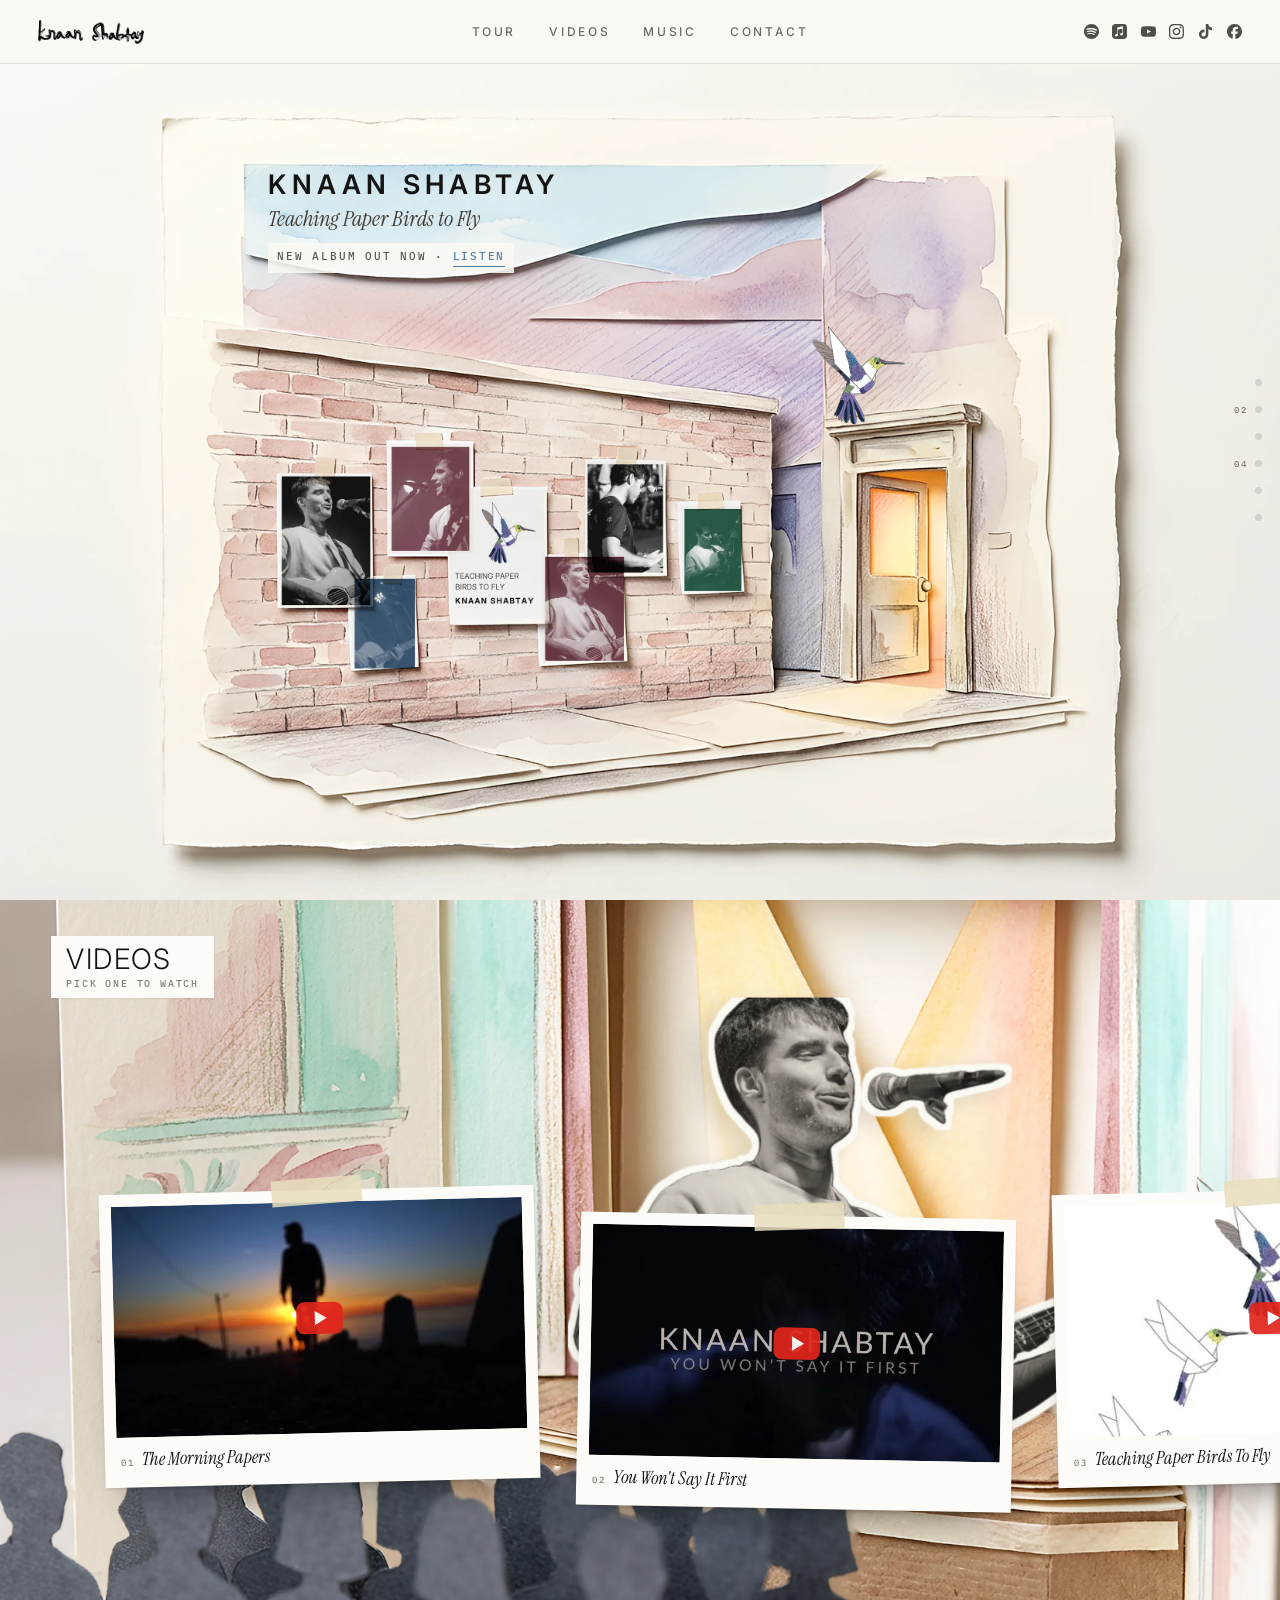
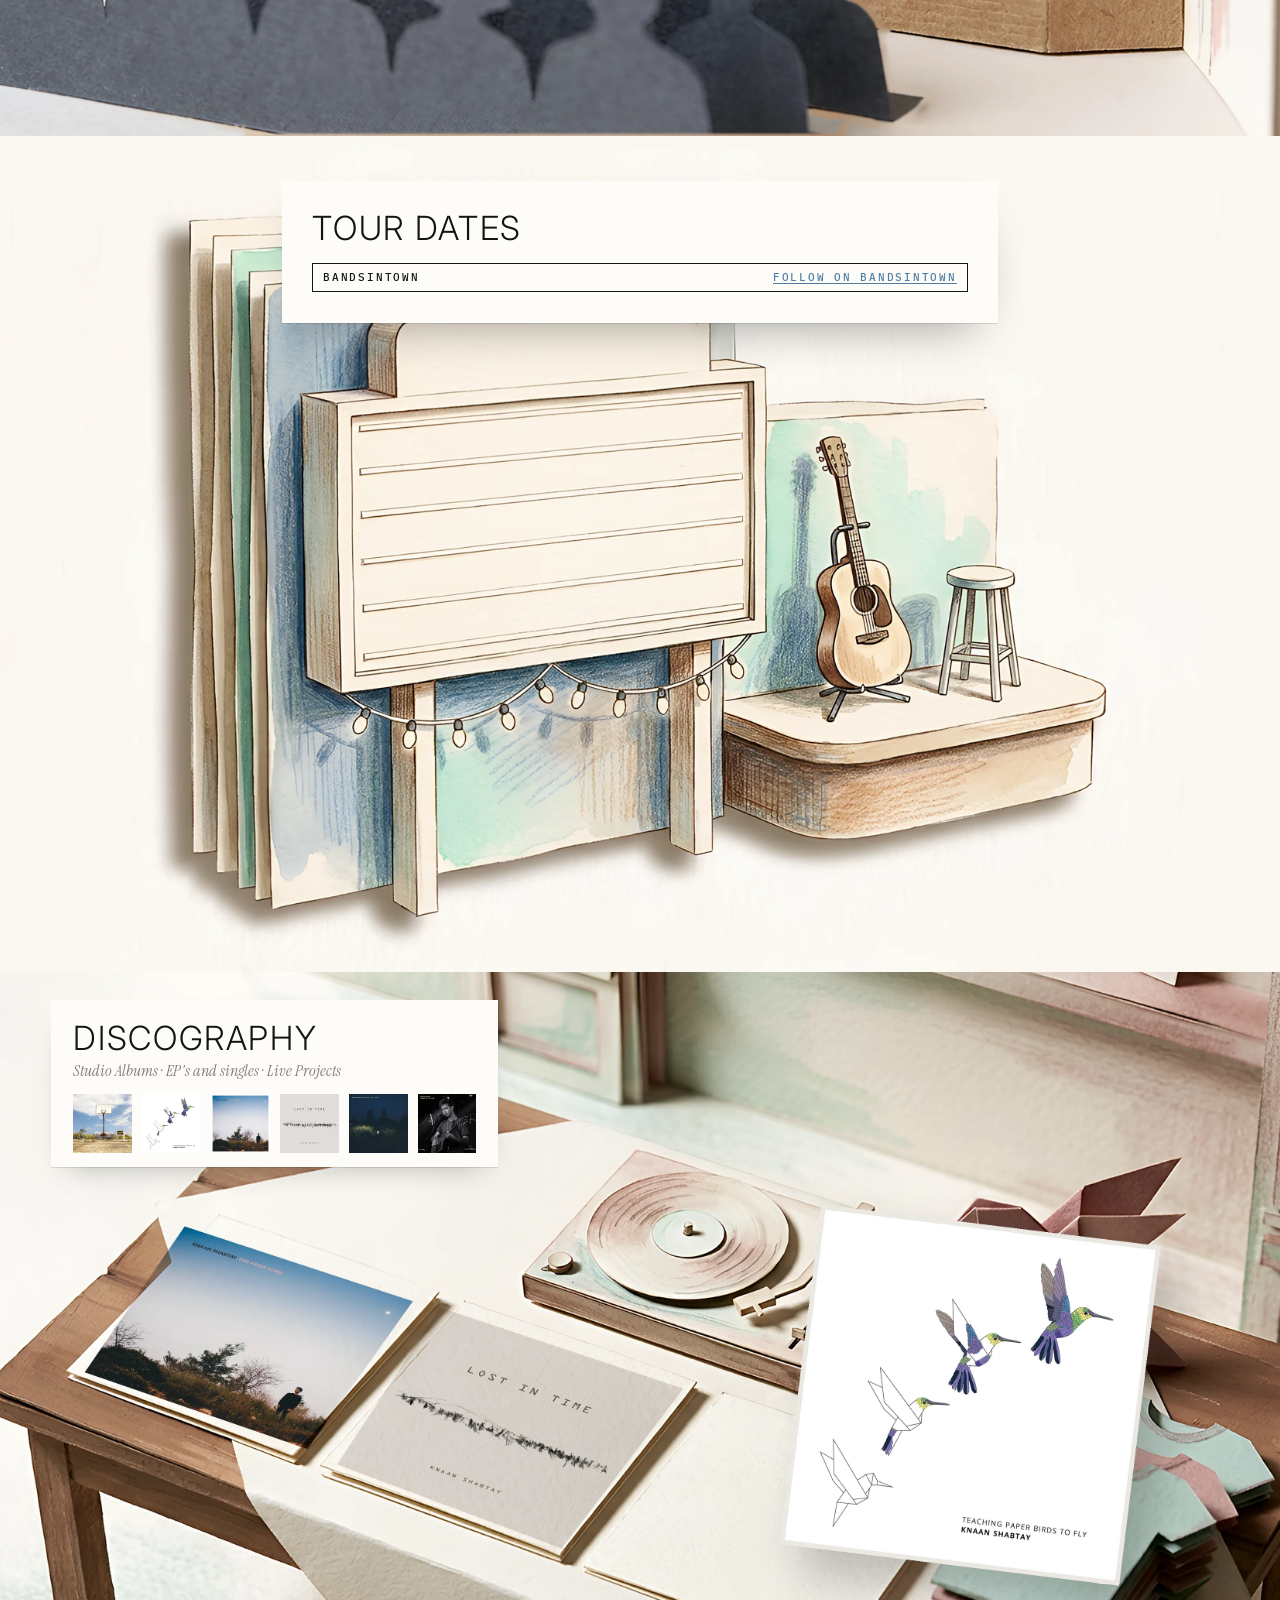
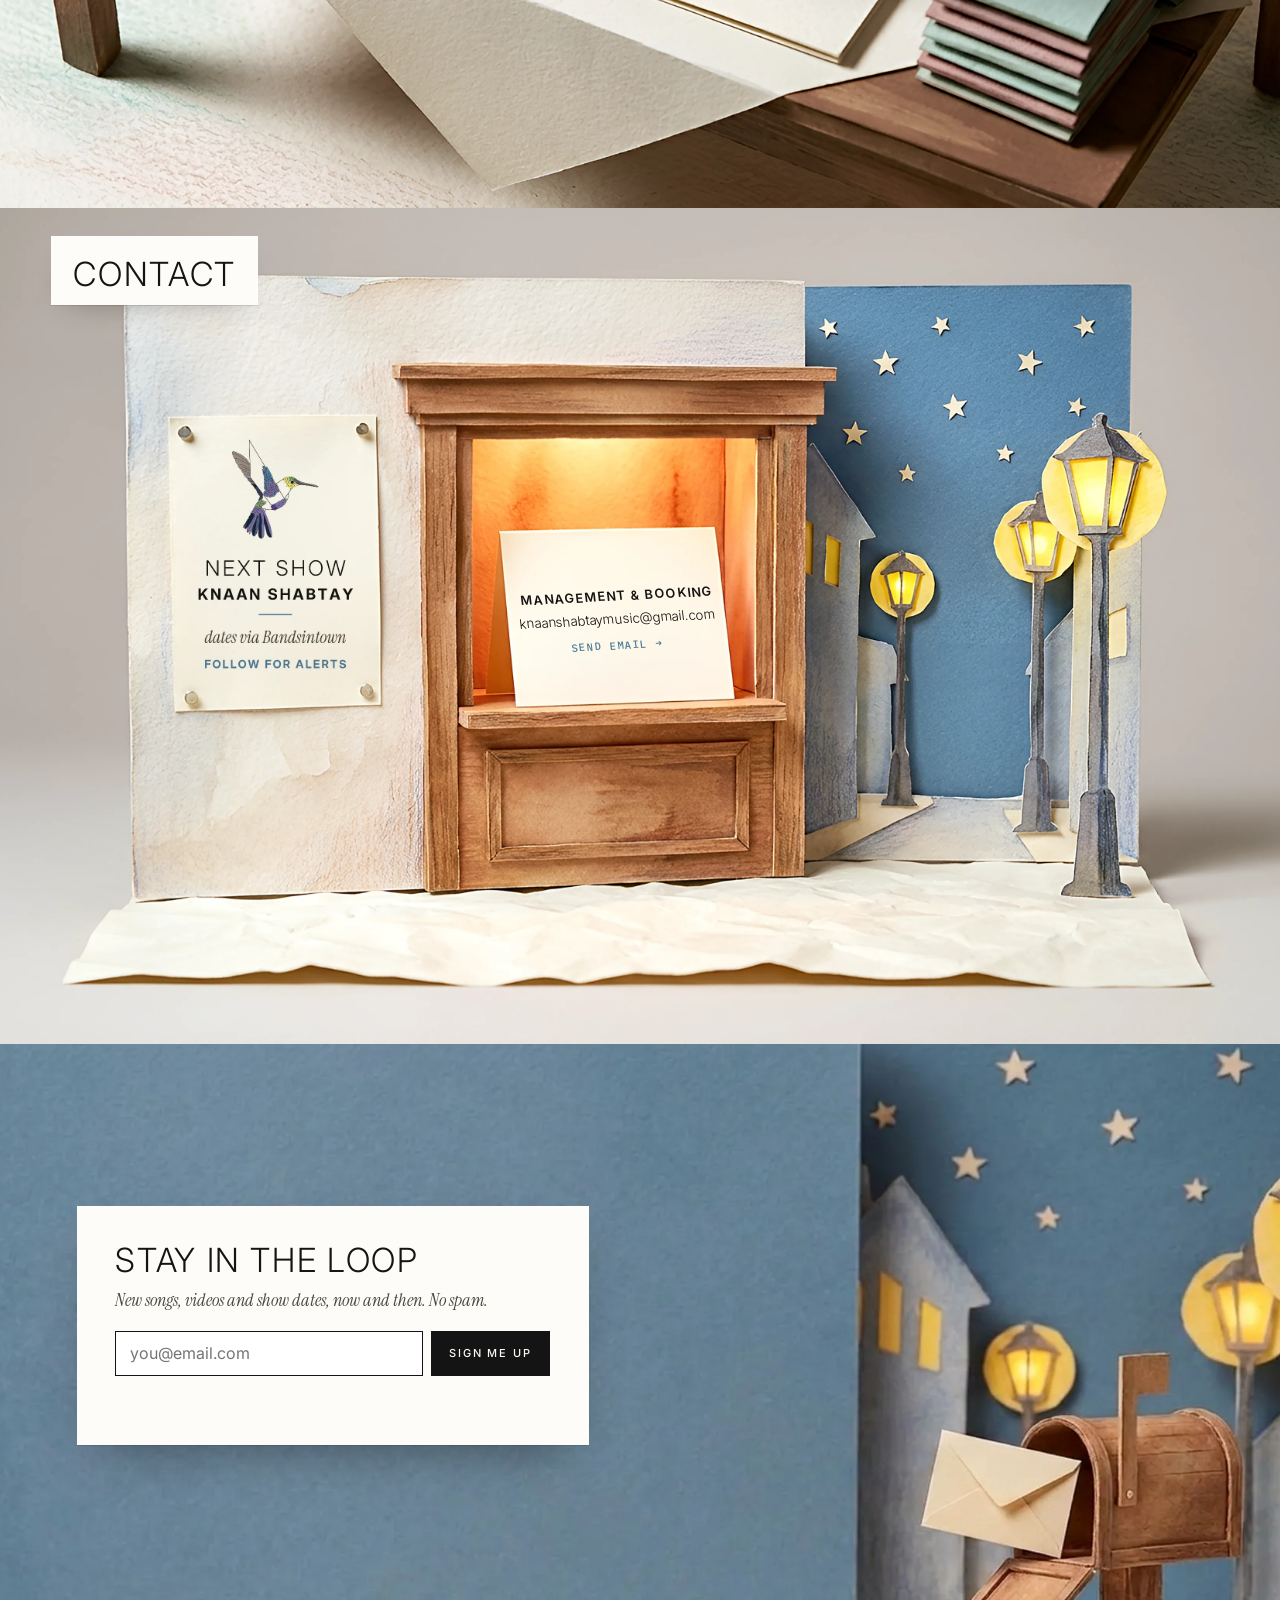
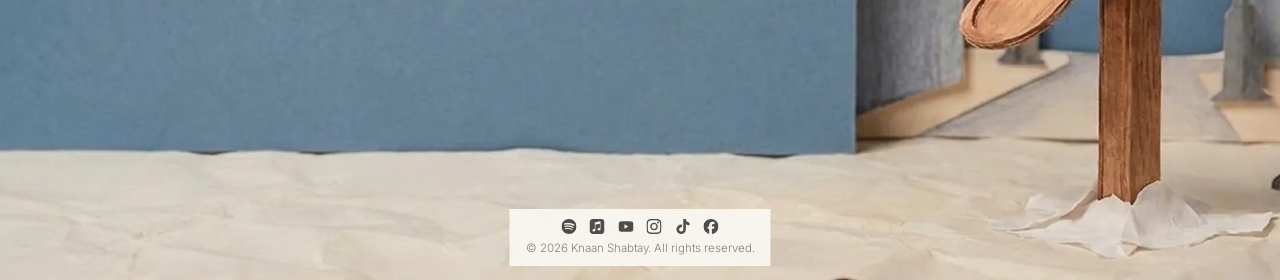
==== commit a0e97d34: "Desktop polish: smooth reel and record, earlier Spotify, tilted contact card text, no bird or back-t" ====
--- a/index.html
+++ b/index.html
@@ -19,7 +19,7 @@
 <link href="https://fonts.googleapis.com/css2?family=Inter:wght@300;400;500;600;700&family=Instrument+Serif:ital@0;1&family=IBM+Plex+Mono:wght@400;500&display=swap" rel="stylesheet">
 <link rel="preload" as="image" href="assets/venue/desktop/A1-bg.webp" media="(min-width: 901px)">
 <link rel="preload" as="image" href="assets/venue/mobile/m-A1-plate.webp" media="(max-width: 900px)">
-<link rel="stylesheet" href="css/venue.css?v=20261008e">
+<link rel="stylesheet" href="css/venue.css?v=20261008f">
 </head>
 <body>
 <header class="top">
@@ -94,12 +94,10 @@
     <!-- S6 Under the stars = mailing list -->
     <section class="scene" id="s-list" data-origin="70% 60%" aria-label="Mailing list">
       <div class="cam"><div class="plate">
-        <img class="bg" src="assets/venue/desktop/A6-bg.webp" alt="A paper hummingbird posting a letter into a mailbox on a snowy night street" loading="lazy" width="1920" height="1080">
-        <img class="layer fg" data-l="A6-fg" src="assets/venue/desktop/A1-fg.webp" alt="">
+        <img class="bg" src="assets/venue/desktop/A6-bg.webp" alt="A paper mailbox with a letter on a snowy night street" loading="lazy" width="1920" height="1080">
       </div></div>
       <div class="signup rv"><form class="mc" data-mc novalidate><h2 class="h1">Stay in the loop</h2><p class="mc-lede">New songs, videos and show dates, now and then. No spam.</p><div class="mc-row"><label class="sr" for="mc-email-d">Email</label><input id="mc-email-d" type="email" name="EMAIL" placeholder="you@email.com" autocomplete="email" required><button type="submit">Sign me up</button></div><p class="mc-msg" role="status" aria-live="polite"></p></form></div>
       <div class="foot"><div class="socials"><a href="https://open.spotify.com/artist/2lmk0RtmkwgqdylSRGUCuy" target="_blank" rel="noopener" aria-label="Spotify"><svg viewBox="0 0 24 24" width="16" height="16" aria-hidden="true"><path d="M12 0C5.4 0 0 5.4 0 12s5.4 12 12 12 12-5.4 12-12S18.66 0 12 0zm5.521 17.34c-.24.359-.66.48-1.021.24-2.82-1.74-6.36-2.101-10.561-1.141-.418.122-.779-.179-.899-.539-.12-.421.18-.78.54-.9 4.56-1.021 8.52-.6 11.64 1.32.42.18.479.659.301 1.02zm1.44-3.3c-.301.42-.841.6-1.262.3-3.239-1.98-8.159-2.58-11.939-1.38-.479.12-1.02-.12-1.14-.6-.12-.48.12-1.021.6-1.141C9.6 9.9 15 10.561 18.72 12.84c.361.181.54.78.241 1.2zm.12-3.36C15.24 8.4 8.82 8.16 5.16 9.301c-.6.179-1.2-.181-1.38-.721-.18-.601.18-1.2.72-1.381 4.26-1.26 11.28-1.02 15.721 1.621.539.3.719 1.02.419 1.56-.299.421-1.02.599-1.559.3z"/></svg></a><a href="https://music.apple.com/il/artist/knaan-shabtay/950357713" target="_blank" rel="noopener" aria-label="Apple Music"><svg viewBox="0 0 24 24" width="16" height="16" aria-hidden="true"><path d="M23.994 6.124a9.23 9.23 0 00-.24-2.19c-.317-1.31-1.062-2.31-2.18-3.043a5.022 5.022 0 00-1.877-.726 10.496 10.496 0 00-1.564-.15c-.04-.003-.083-.01-.124-.013H5.986c-.152.01-.303.017-.455.026-.747.043-1.49.123-2.193.4-1.336.53-2.3 1.452-2.865 2.78-.192.448-.292.925-.363 1.408-.056.392-.088.785-.1 1.18 0 .032-.007.062-.01.093v12.223c.01.14.017.283.027.424.05.815.154 1.624.497 2.373.65 1.42 1.738 2.353 3.234 2.801.42.127.856.187 1.293.228.555.053 1.11.06 1.667.06h11.03a12.5 12.5 0 001.57-.1c.822-.106 1.596-.35 2.295-.81a5.046 5.046 0 001.88-2.207c.186-.42.293-.87.37-1.324.113-.675.138-1.358.137-2.04-.002-3.8 0-7.595-.003-11.393zm-6.423 3.99v5.712c0 .417-.058.827-.244 1.206-.29.59-.76.962-1.388 1.14-.35.1-.706.157-1.07.173-.95.045-1.773-.6-1.943-1.536a1.88 1.88 0 011.038-2.022c.323-.16.67-.25 1.018-.324.378-.082.758-.153 1.134-.24.274-.063.457-.23.51-.516a.904.904 0 00.02-.193c0-1.815 0-3.63-.002-5.443a.725.725 0 00-.026-.185c-.04-.15-.15-.243-.304-.234-.16.01-.318.035-.475.066-.76.15-1.52.303-2.28.456l-2.325.47-1.374.278c-.016.003-.032.01-.048.013-.277.077-.377.203-.39.49-.002.042 0 .086 0 .13-.002 2.602 0 5.204-.003 7.805 0 .42-.047.836-.215 1.227-.278.64-.77 1.04-1.434 1.233-.35.1-.71.16-1.075.172-.96.036-1.755-.6-1.92-1.544-.14-.812.23-1.685 1.154-2.075.357-.15.73-.232 1.108-.31.287-.06.575-.116.86-.177.383-.083.583-.323.6-.714v-.15c0-2.96 0-5.922.002-8.882 0-.123.013-.25.042-.37.07-.285.273-.448.546-.518.255-.066.515-.112.774-.165.733-.15 1.466-.296 2.2-.444l2.27-.46c.67-.134 1.34-.27 2.01-.403.22-.043.442-.088.663-.106.31-.025.523.17.554.482.008.073.012.148.012.223.002 1.91.002 3.822 0 5.732z"/></svg></a><a href="https://www.youtube.com/@KnaanShabtay" target="_blank" rel="noopener" aria-label="YouTube"><svg viewBox="0 0 24 24" width="16" height="16" aria-hidden="true"><path d="M23.498 6.186a3.016 3.016 0 0 0-2.122-2.136C19.505 3.545 12 3.545 12 3.545s-7.505 0-9.377.505A3.017 3.017 0 0 0 .502 6.186C0 8.07 0 12 0 12s0 3.93.502 5.814a3.016 3.016 0 0 0 2.122 2.136c1.871.505 9.376.505 9.376.505s7.505 0 9.377-.505a3.015 3.015 0 0 0 2.122-2.136C24 15.93 24 12 24 12s0-3.93-.502-5.814zM9.545 15.568V8.432L15.818 12l-6.273 3.568z"/></svg></a><a href="https://www.instagram.com/knaanshabtay/" target="_blank" rel="noopener" aria-label="Instagram"><svg viewBox="0 0 24 24" width="16" height="16" aria-hidden="true"><path d="M7.0301.084c-1.2768.0602-2.1487.264-2.911.5634-.7888.3075-1.4575.72-2.1228 1.3877-.6652.6677-1.075 1.3368-1.3802 2.127-.2954.7638-.4956 1.6365-.552 2.914-.0564 1.2775-.0689 1.6882-.0626 4.947.0062 3.2586.0206 3.6671.0825 4.9473.061 1.2765.264 2.1482.5635 2.9107.308.7889.72 1.4573 1.388 2.1228.6679.6655 1.3365 1.0743 2.1285 1.38.7632.295 1.6361.4961 2.9134.552 1.2773.056 1.6884.069 4.9462.0627 3.2578-.0062 3.668-.0207 4.9478-.0814 1.28-.0607 2.147-.2652 2.9098-.5633.7889-.3086 1.4578-.72 2.1228-1.3881.665-.6682 1.0745-1.3378 1.3795-2.1284.2957-.7632.4966-1.636.552-2.9124.056-1.2809.0692-1.6898.063-4.948-.0063-3.2583-.021-3.6668-.0817-4.9465-.0607-1.2797-.264-2.1487-.5633-2.9117-.3084-.7889-.72-1.4568-1.3876-2.1228C21.2982 1.33 20.628.9208 19.8378.6165 19.074.321 18.2017.1197 16.9244.0645 15.6471.0093 15.236-.005 11.977.0014 8.718.0076 8.31.0215 7.0301.0839m.1402 21.6932c-1.17-.0509-1.8053-.2453-2.2287-.408-.5606-.216-.96-.4771-1.3819-.895-.422-.4178-.6811-.8186-.9-1.378-.1644-.4234-.3624-1.058-.4171-2.228-.0595-1.2645-.072-1.6442-.079-4.848-.007-3.2037.0053-3.583.0607-4.848.05-1.169.2456-1.805.408-2.2282.216-.5613.4762-.96.895-1.3816.4188-.4217.8184-.6814 1.3783-.9003.423-.1651 1.0575-.3614 2.227-.4171 1.2655-.06 1.6447-.072 4.848-.079 3.2033-.007 3.5835.005 4.8495.0608 1.169.0508 1.8053.2445 2.228.408.5608.216.96.4754 1.3816.895.4217.4194.6816.8176.9005 1.3787.1653.4217.3617 1.056.4169 2.2263.0602 1.2655.0739 1.645.0796 4.848.0058 3.203-.0055 3.5834-.061 4.848-.051 1.17-.245 1.8055-.408 2.2294-.216.5604-.4763.96-.8954 1.3814-.419.4215-.8181.6811-1.3783.9-.4224.1649-1.0577.3617-2.2262.4174-1.2656.0595-1.6448.072-4.8493.079-3.2045.007-3.5825-.006-4.848-.0608M16.953 5.5864A1.44 1.44 0 1 0 18.39 4.144a1.44 1.44 0 0 0-1.437 1.4424M5.8385 12.012c.0067 3.4032 2.7706 6.1557 6.173 6.1493 3.4026-.0065 6.157-2.7701 6.1506-6.1733-.0065-3.4032-2.771-6.1565-6.174-6.1498-3.403.0067-6.156 2.771-6.1496 6.1738M8 12.0077a4 4 0 1 1 4.008 3.9921A3.9996 3.9996 0 0 1 8 12.0077"/></svg></a><a href="https://www.tiktok.com/@knaanshabtay" target="_blank" rel="noopener" aria-label="TikTok"><svg viewBox="0 0 24 24" width="16" height="16" aria-hidden="true"><path d="M12.525.02c1.31-.02 2.61-.01 3.91-.02.08 1.53.63 3.09 1.75 4.17 1.12 1.11 2.7 1.62 4.24 1.79v4.03c-1.44-.05-2.89-.35-4.2-.97-.57-.26-1.1-.59-1.62-.93-.01 2.92.01 5.84-.02 8.75-.08 1.4-.54 2.79-1.35 3.94-1.31 1.92-3.58 3.17-5.91 3.21-1.43.08-2.86-.31-4.08-1.03-2.02-1.19-3.44-3.37-3.65-5.71-.02-.5-.03-1-.01-1.49.18-1.9 1.12-3.72 2.58-4.96 1.66-1.44 3.98-2.13 6.15-1.72.02 1.48-.04 2.96-.04 4.44-.99-.32-2.15-.23-3.02.37-.63.41-1.11 1.04-1.36 1.75-.21.51-.15 1.07-.14 1.61.24 1.64 1.82 3.02 3.5 2.87 1.12-.01 2.19-.66 2.77-1.61.19-.33.4-.67.41-1.06.1-1.79.06-3.57.07-5.36.01-4.03-.01-8.05.02-12.07z"/></svg></a><a href="https://www.facebook.com/knaanshabtaymusic" target="_blank" rel="noopener" aria-label="Facebook"><svg viewBox="0 0 24 24" width="16" height="16" aria-hidden="true"><path d="M9.101 23.691v-7.98H6.627v-3.667h2.474v-1.58c0-4.085 1.848-5.978 5.858-5.978.401 0 .955.042 1.468.103a8.68 8.68 0 0 1 1.141.195v3.325a8.623 8.623 0 0 0-.653-.036 26.805 26.805 0 0 0-.733-.009c-.707 0-1.259.096-1.675.309a1.686 1.686 0 0 0-.679.622c-.258.42-.374.995-.374 1.752v1.297h3.919l-.386 2.103-.287 1.564h-3.246v8.245C19.396 23.238 24 18.179 24 12.044c0-6.627-5.373-12-12-12s-12 5.373-12 12c0 5.628 3.874 10.35 9.101 11.647Z"/></svg></a></div><p class="copy">© 2026 Knaan Shabtay. All rights reserved.</p></div>
-      <a class="back-start" href="#home" data-go="home">Back to the start ↑</a>
     </section>
   </div>
 
@@ -128,7 +126,7 @@
       <a class="btn" href="mailto:knaanshabtaymusic@gmail.com">Send email →</a></div>
   </section>
   <section class="mob msec" id="list" aria-label="Mailing list">
-    <div class="mart"><img src="assets/venue/mobile/m-A6-plate.webp" alt="A paper hummingbird posting a letter into a mailbox on a snowy night street" loading="lazy" width="780" height="725"><img class="mfg" data-l="m-A6-fg" src="assets/venue/mobile/m-A1-fg.webp" alt=""></div>
+    <div class="mart"><img src="assets/venue/mobile/m-A6-plate.webp" alt="A paper mailbox with a letter on a snowy night street" loading="lazy" width="780" height="725"></div>
     <div class="mcon reveal"><form class="mc" data-mc novalidate><h2 class="h1">Stay in the loop</h2><p class="mc-lede">New songs, videos and show dates, now and then. No spam.</p><div class="mc-row"><label class="sr" for="mc-email-m">Email</label><input id="mc-email-m" type="email" name="EMAIL" placeholder="you@email.com" autocomplete="email" required><button type="submit">Sign me up</button></div><p class="mc-msg" role="status" aria-live="polite"></p></form><div class="socials mfoot"><a href="https://open.spotify.com/artist/2lmk0RtmkwgqdylSRGUCuy" target="_blank" rel="noopener" aria-label="Spotify"><svg viewBox="0 0 24 24" width="16" height="16" aria-hidden="true"><path d="M12 0C5.4 0 0 5.4 0 12s5.4 12 12 12 12-5.4 12-12S18.66 0 12 0zm5.521 17.34c-.24.359-.66.48-1.021.24-2.82-1.74-6.36-2.101-10.561-1.141-.418.122-.779-.179-.899-.539-.12-.421.18-.78.54-.9 4.56-1.021 8.52-.6 11.64 1.32.42.18.479.659.301 1.02zm1.44-3.3c-.301.42-.841.6-1.262.3-3.239-1.98-8.159-2.58-11.939-1.38-.479.12-1.02-.12-1.14-.6-.12-.48.12-1.021.6-1.141C9.6 9.9 15 10.561 18.72 12.84c.361.181.54.78.241 1.2zm.12-3.36C15.24 8.4 8.82 8.16 5.16 9.301c-.6.179-1.2-.181-1.38-.721-.18-.601.18-1.2.72-1.381 4.26-1.26 11.28-1.02 15.721 1.621.539.3.719 1.02.419 1.56-.299.421-1.02.599-1.559.3z"/></svg></a><a href="https://music.apple.com/il/artist/knaan-shabtay/950357713" target="_blank" rel="noopener" aria-label="Apple Music"><svg viewBox="0 0 24 24" width="16" height="16" aria-hidden="true"><path d="M23.994 6.124a9.23 9.23 0 00-.24-2.19c-.317-1.31-1.062-2.31-2.18-3.043a5.022 5.022 0 00-1.877-.726 10.496 10.496 0 00-1.564-.15c-.04-.003-.083-.01-.124-.013H5.986c-.152.01-.303.017-.455.026-.747.043-1.49.123-2.193.4-1.336.53-2.3 1.452-2.865 2.78-.192.448-.292.925-.363 1.408-.056.392-.088.785-.1 1.18 0 .032-.007.062-.01.093v12.223c.01.14.017.283.027.424.05.815.154 1.624.497 2.373.65 1.42 1.738 2.353 3.234 2.801.42.127.856.187 1.293.228.555.053 1.11.06 1.667.06h11.03a12.5 12.5 0 001.57-.1c.822-.106 1.596-.35 2.295-.81a5.046 5.046 0 001.88-2.207c.186-.42.293-.87.37-1.324.113-.675.138-1.358.137-2.04-.002-3.8 0-7.595-.003-11.393zm-6.423 3.99v5.712c0 .417-.058.827-.244 1.206-.29.59-.76.962-1.388 1.14-.35.1-.706.157-1.07.173-.95.045-1.773-.6-1.943-1.536a1.88 1.88 0 011.038-2.022c.323-.16.67-.25 1.018-.324.378-.082.758-.153 1.134-.24.274-.063.457-.23.51-.516a.904.904 0 00.02-.193c0-1.815 0-3.63-.002-5.443a.725.725 0 00-.026-.185c-.04-.15-.15-.243-.304-.234-.16.01-.318.035-.475.066-.76.15-1.52.303-2.28.456l-2.325.47-1.374.278c-.016.003-.032.01-.048.013-.277.077-.377.203-.39.49-.002.042 0 .086 0 .13-.002 2.602 0 5.204-.003 7.805 0 .42-.047.836-.215 1.227-.278.64-.77 1.04-1.434 1.233-.35.1-.71.16-1.075.172-.96.036-1.755-.6-1.92-1.544-.14-.812.23-1.685 1.154-2.075.357-.15.73-.232 1.108-.31.287-.06.575-.116.86-.177.383-.083.583-.323.6-.714v-.15c0-2.96 0-5.922.002-8.882 0-.123.013-.25.042-.37.07-.285.273-.448.546-.518.255-.066.515-.112.774-.165.733-.15 1.466-.296 2.2-.444l2.27-.46c.67-.134 1.34-.27 2.01-.403.22-.043.442-.088.663-.106.31-.025.523.17.554.482.008.073.012.148.012.223.002 1.91.002 3.822 0 5.732z"/></svg></a><a href="https://www.youtube.com/@KnaanShabtay" target="_blank" rel="noopener" aria-label="YouTube"><svg viewBox="0 0 24 24" width="16" height="16" aria-hidden="true"><path d="M23.498 6.186a3.016 3.016 0 0 0-2.122-2.136C19.505 3.545 12 3.545 12 3.545s-7.505 0-9.377.505A3.017 3.017 0 0 0 .502 6.186C0 8.07 0 12 0 12s0 3.93.502 5.814a3.016 3.016 0 0 0 2.122 2.136c1.871.505 9.376.505 9.376.505s7.505 0 9.377-.505a3.015 3.015 0 0 0 2.122-2.136C24 15.93 24 12 24 12s0-3.93-.502-5.814zM9.545 15.568V8.432L15.818 12l-6.273 3.568z"/></svg></a><a href="https://www.instagram.com/knaanshabtay/" target="_blank" rel="noopener" aria-label="Instagram"><svg viewBox="0 0 24 24" width="16" height="16" aria-hidden="true"><path d="M7.0301.084c-1.2768.0602-2.1487.264-2.911.5634-.7888.3075-1.4575.72-2.1228 1.3877-.6652.6677-1.075 1.3368-1.3802 2.127-.2954.7638-.4956 1.6365-.552 2.914-.0564 1.2775-.0689 1.6882-.0626 4.947.0062 3.2586.0206 3.6671.0825 4.9473.061 1.2765.264 2.1482.5635 2.9107.308.7889.72 1.4573 1.388 2.1228.6679.6655 1.3365 1.0743 2.1285 1.38.7632.295 1.6361.4961 2.9134.552 1.2773.056 1.6884.069 4.9462.0627 3.2578-.0062 3.668-.0207 4.9478-.0814 1.28-.0607 2.147-.2652 2.9098-.5633.7889-.3086 1.4578-.72 2.1228-1.3881.665-.6682 1.0745-1.3378 1.3795-2.1284.2957-.7632.4966-1.636.552-2.9124.056-1.2809.0692-1.6898.063-4.948-.0063-3.2583-.021-3.6668-.0817-4.9465-.0607-1.2797-.264-2.1487-.5633-2.9117-.3084-.7889-.72-1.4568-1.3876-2.1228C21.2982 1.33 20.628.9208 19.8378.6165 19.074.321 18.2017.1197 16.9244.0645 15.6471.0093 15.236-.005 11.977.0014 8.718.0076 8.31.0215 7.0301.0839m.1402 21.6932c-1.17-.0509-1.8053-.2453-2.2287-.408-.5606-.216-.96-.4771-1.3819-.895-.422-.4178-.6811-.8186-.9-1.378-.1644-.4234-.3624-1.058-.4171-2.228-.0595-1.2645-.072-1.6442-.079-4.848-.007-3.2037.0053-3.583.0607-4.848.05-1.169.2456-1.805.408-2.2282.216-.5613.4762-.96.895-1.3816.4188-.4217.8184-.6814 1.3783-.9003.423-.1651 1.0575-.3614 2.227-.4171 1.2655-.06 1.6447-.072 4.848-.079 3.2033-.007 3.5835.005 4.8495.0608 1.169.0508 1.8053.2445 2.228.408.5608.216.96.4754 1.3816.895.4217.4194.6816.8176.9005 1.3787.1653.4217.3617 1.056.4169 2.2263.0602 1.2655.0739 1.645.0796 4.848.0058 3.203-.0055 3.5834-.061 4.848-.051 1.17-.245 1.8055-.408 2.2294-.216.5604-.4763.96-.8954 1.3814-.419.4215-.8181.6811-1.3783.9-.4224.1649-1.0577.3617-2.2262.4174-1.2656.0595-1.6448.072-4.8493.079-3.2045.007-3.5825-.006-4.848-.0608M16.953 5.5864A1.44 1.44 0 1 0 18.39 4.144a1.44 1.44 0 0 0-1.437 1.4424M5.8385 12.012c.0067 3.4032 2.7706 6.1557 6.173 6.1493 3.4026-.0065 6.157-2.7701 6.1506-6.1733-.0065-3.4032-2.771-6.1565-6.174-6.1498-3.403.0067-6.156 2.771-6.1496 6.1738M8 12.0077a4 4 0 1 1 4.008 3.9921A3.9996 3.9996 0 0 1 8 12.0077"/></svg></a><a href="https://www.tiktok.com/@knaanshabtay" target="_blank" rel="noopener" aria-label="TikTok"><svg viewBox="0 0 24 24" width="16" height="16" aria-hidden="true"><path d="M12.525.02c1.31-.02 2.61-.01 3.91-.02.08 1.53.63 3.09 1.75 4.17 1.12 1.11 2.7 1.62 4.24 1.79v4.03c-1.44-.05-2.89-.35-4.2-.97-.57-.26-1.1-.59-1.62-.93-.01 2.92.01 5.84-.02 8.75-.08 1.4-.54 2.79-1.35 3.94-1.31 1.92-3.58 3.17-5.91 3.21-1.43.08-2.86-.31-4.08-1.03-2.02-1.19-3.44-3.37-3.65-5.71-.02-.5-.03-1-.01-1.49.18-1.9 1.12-3.72 2.58-4.96 1.66-1.44 3.98-2.13 6.15-1.72.02 1.48-.04 2.96-.04 4.44-.99-.32-2.15-.23-3.02.37-.63.41-1.11 1.04-1.36 1.75-.21.51-.15 1.07-.14 1.61.24 1.64 1.82 3.02 3.5 2.87 1.12-.01 2.19-.66 2.77-1.61.19-.33.4-.67.41-1.06.1-1.79.06-3.57.07-5.36.01-4.03-.01-8.05.02-12.07z"/></svg></a><a href="https://www.facebook.com/knaanshabtaymusic" target="_blank" rel="noopener" aria-label="Facebook"><svg viewBox="0 0 24 24" width="16" height="16" aria-hidden="true"><path d="M9.101 23.691v-7.98H6.627v-3.667h2.474v-1.58c0-4.085 1.848-5.978 5.858-5.978.401 0 .955.042 1.468.103a8.68 8.68 0 0 1 1.141.195v3.325a8.623 8.623 0 0 0-.653-.036 26.805 26.805 0 0 0-.733-.009c-.707 0-1.259.096-1.675.309a1.686 1.686 0 0 0-.679.622c-.258.42-.374.995-.374 1.752v1.297h3.919l-.386 2.103-.287 1.564h-3.246v8.245C19.396 23.238 24 18.179 24 12.044c0-6.627-5.373-12-12-12s-12 5.373-12 12c0 5.628 3.874 10.35 9.101 11.647Z"/></svg></a></div><p class="copy">© 2026 Knaan Shabtay. All rights reserved.</p></div>
   </section>
 </main>
@@ -138,6 +136,6 @@
 
 <script src="https://cdnjs.cloudflare.com/ajax/libs/gsap/3.12.5/gsap.min.js"></script>
 <script src="https://cdnjs.cloudflare.com/ajax/libs/gsap/3.12.5/ScrollTrigger.min.js"></script>
-<script src="js/venue.js?v=20261008g"></script>
+<script src="js/venue.js?v=20261008h"></script>
 </body>
 </html>
--- a/css/venue.css
+++ b/css/venue.css
@@ -147,6 +147,7 @@
 /* scene 5: the box-office card and the flyer */
 .boxcard{position:absolute;display:grid;align-content:center;justify-items:center;gap:.5em;text-align:center;padding:1em;background:#fff;mix-blend-mode:multiply}
 .boxcard.inplate{font-size:20px} /* scales with the art, so it always fits the card */
+.boxcard > *{transform:rotate(-3deg) skewX(4deg)} /* written on the card, which tilts and leans back */
 .boxcard h3{font:600 .82em/1.15 var(--sans);letter-spacing:.1em;white-space:nowrap;text-transform:uppercase}
 .boxcard a{font-size:.86em;line-height:1.25;white-space:nowrap}
 .boxcard a.send{font:500 .68em/1 var(--mono);margin-top:.5em;letter-spacing:.14em;text-transform:uppercase;color:var(--sky)}
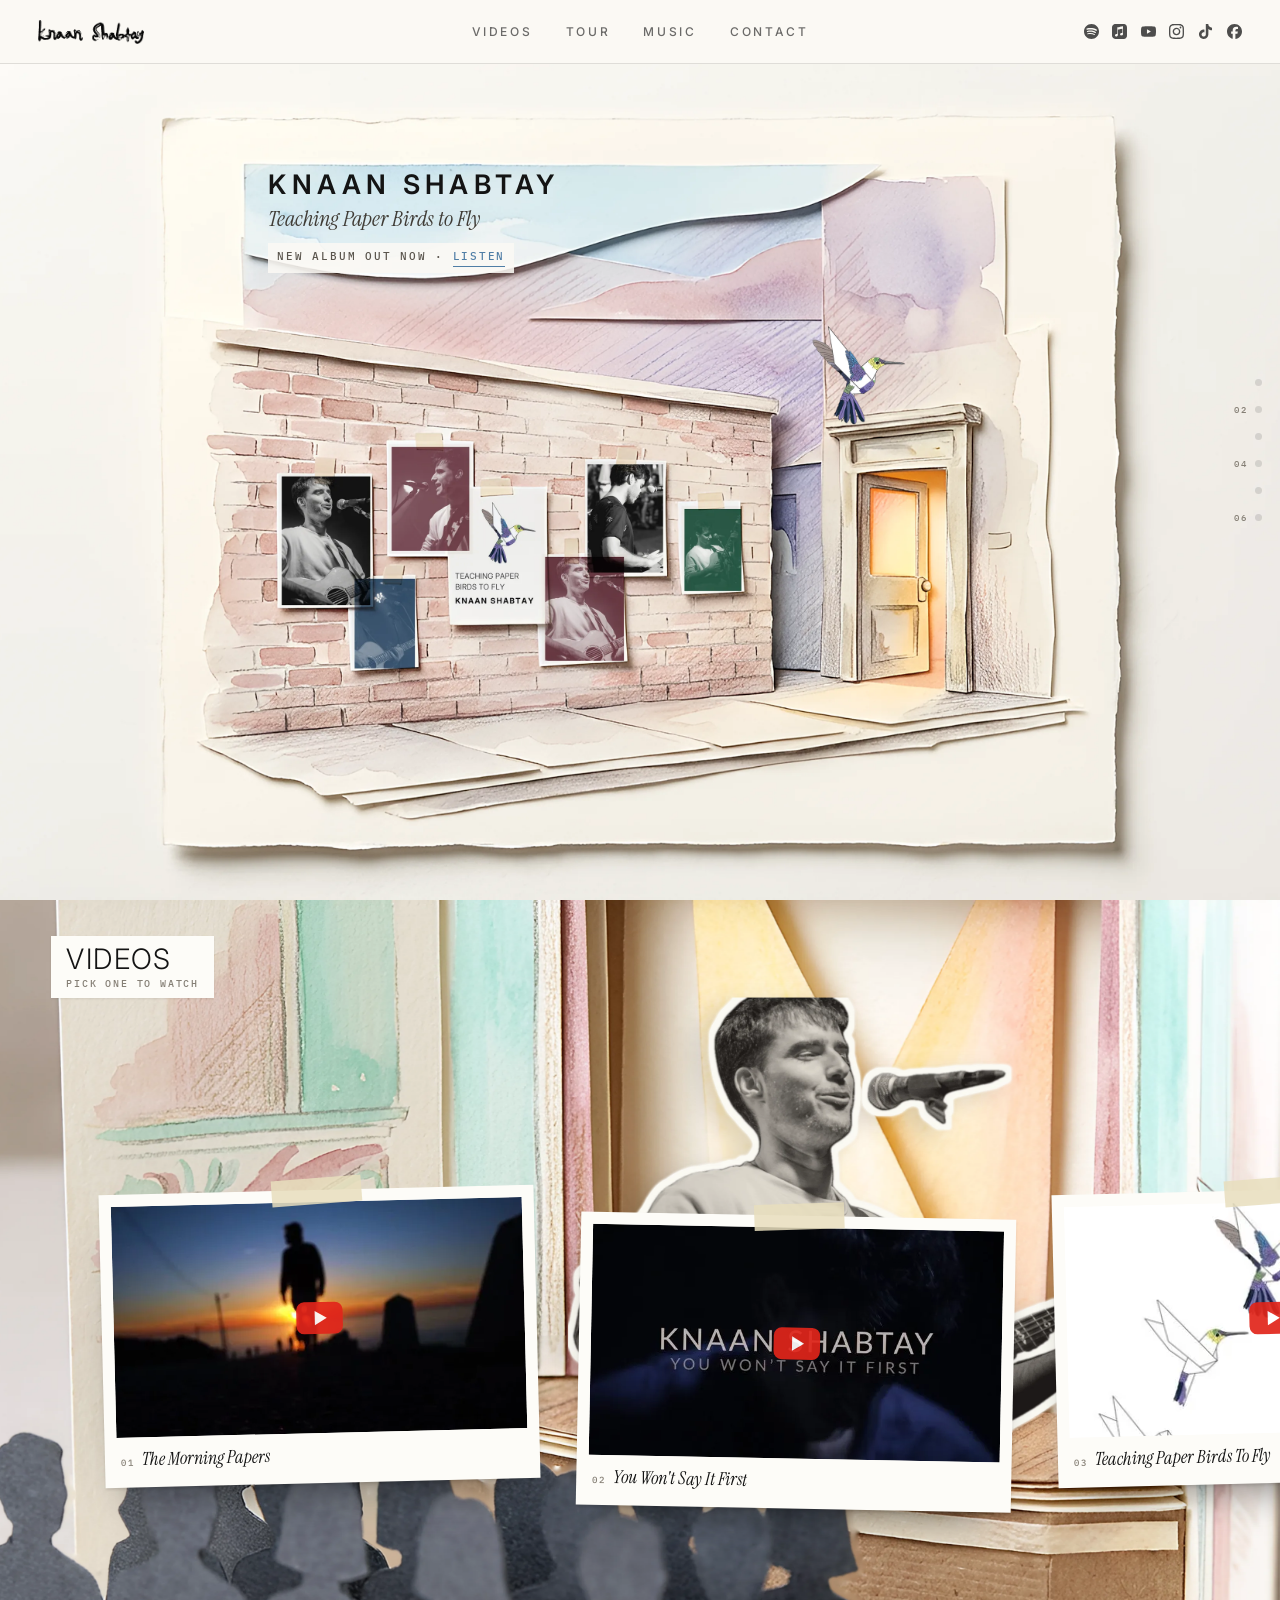
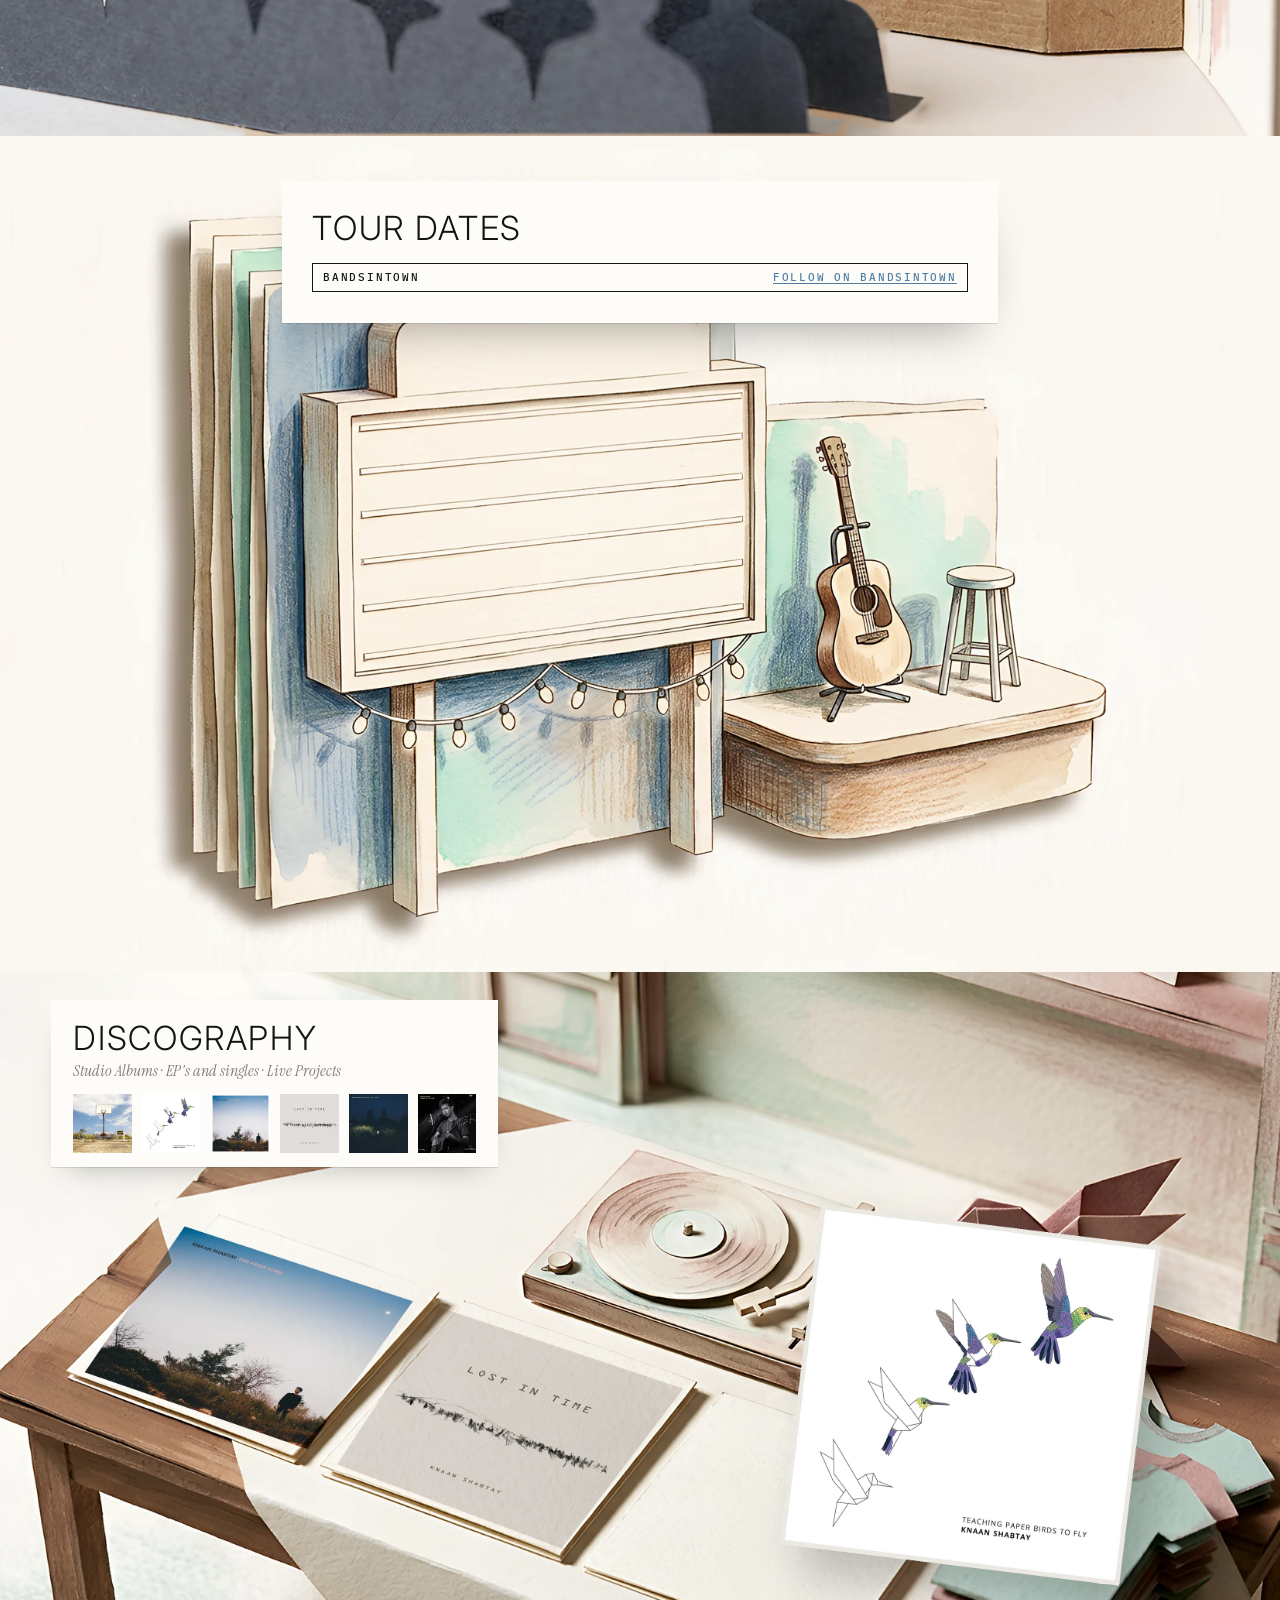
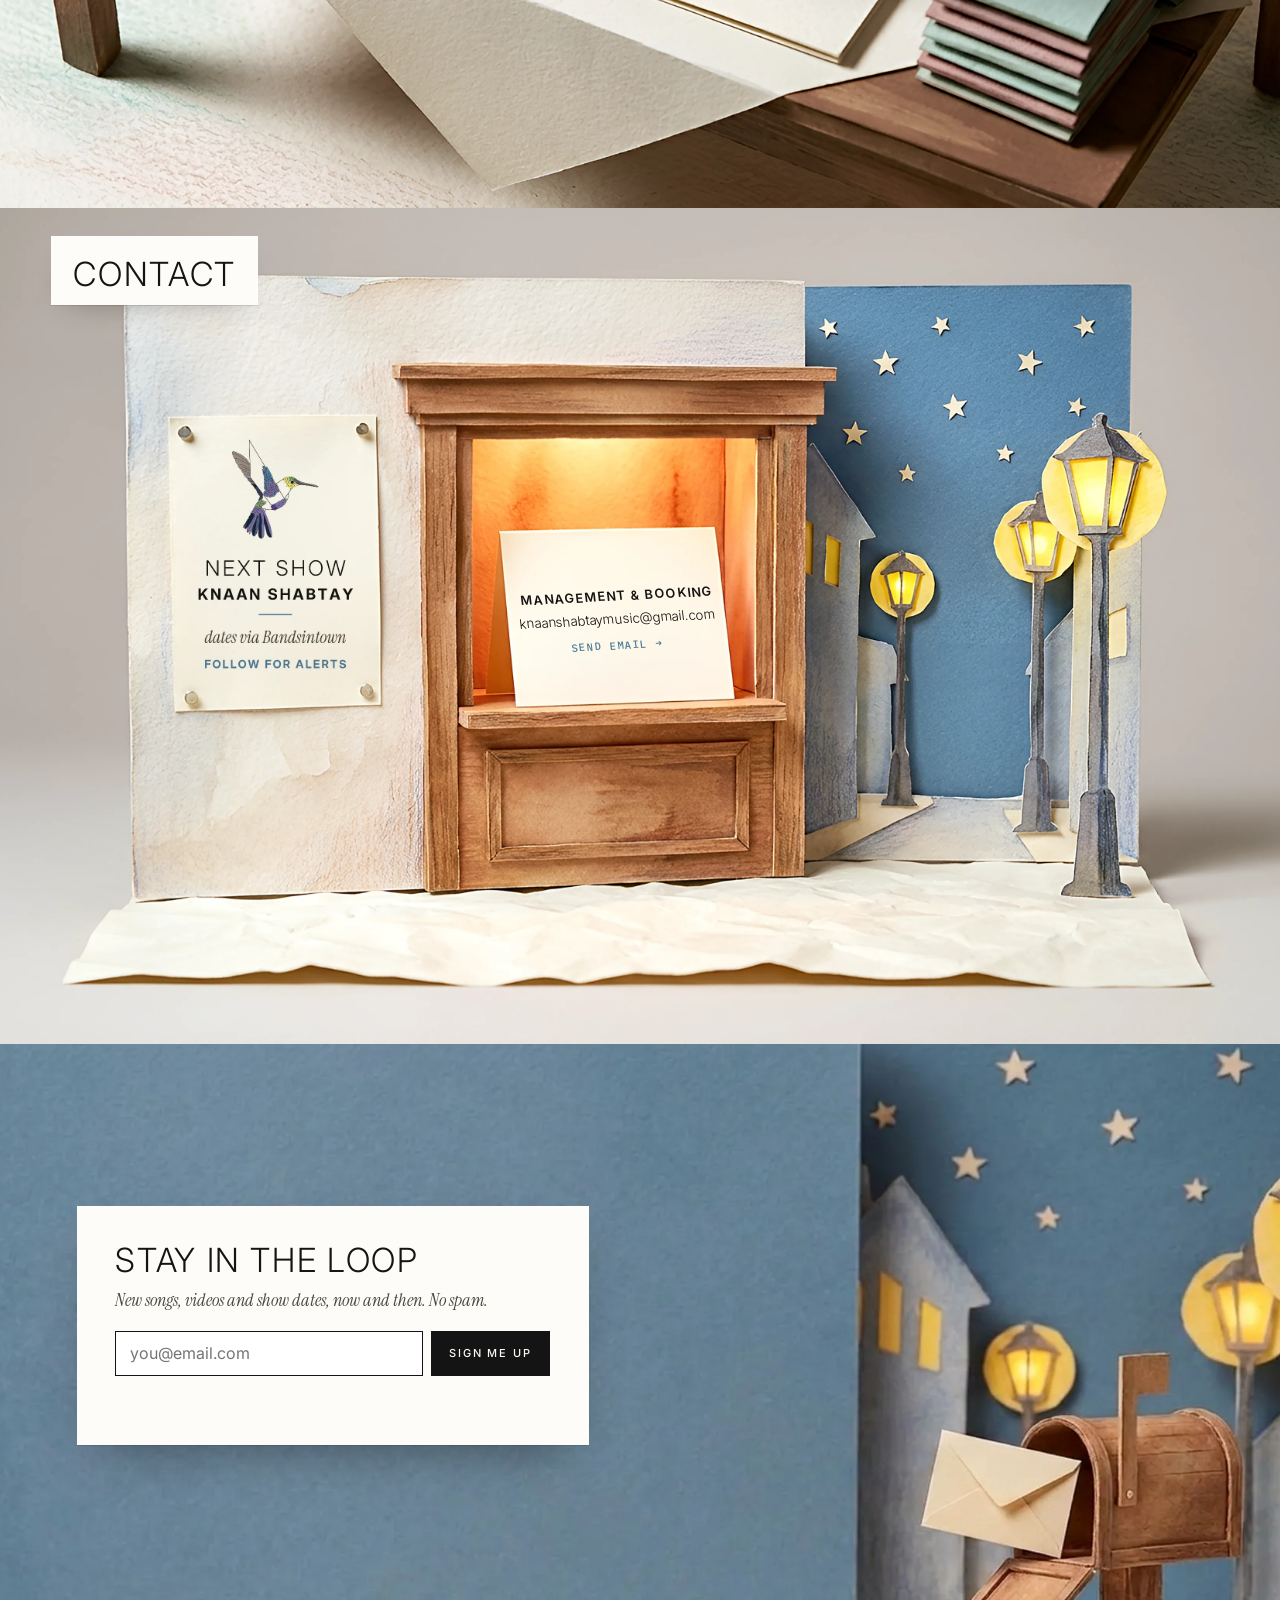
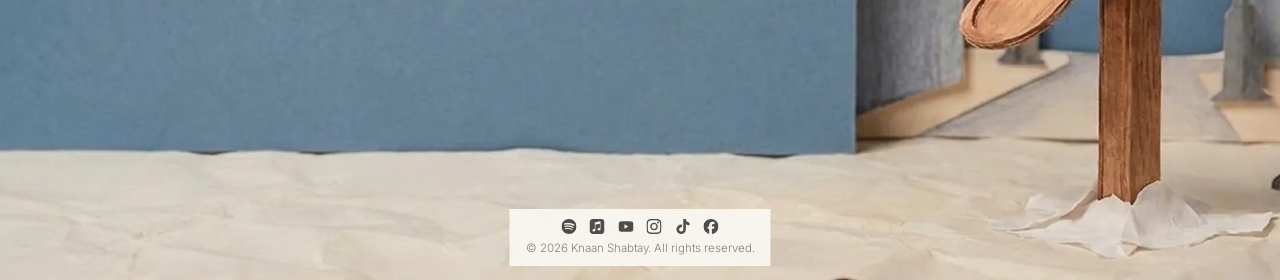
==== commit 33c18226: "Reel thumbnails load up front; nav order follows the story (Videos, Tour, Music, Contact) The reel s" ====
--- a/index.html
+++ b/index.html
@@ -25,7 +25,7 @@
 <header class="top">
   <a class="mark" href="#home" data-go="home"><img src="assets/images/logo-nav.png" alt="Knaan Shabtay" width="242" height="55"></a>
   <nav class="links" aria-label="Main">
-    <a href="#tour" data-go="tour">Tour</a><a href="#videos" data-go="videos">Videos</a><a href="#music" data-go="music">Music</a><a href="#contact" data-go="contact">Contact</a>
+    <a href="#videos" data-go="videos">Videos</a><a href="#tour" data-go="tour">Tour</a><a href="#music" data-go="music">Music</a><a href="#contact" data-go="contact">Contact</a>
   </nav>
   <div class="socials"><a href="https://open.spotify.com/artist/2lmk0RtmkwgqdylSRGUCuy" target="_blank" rel="noopener" aria-label="Spotify"><svg viewBox="0 0 24 24" width="16" height="16" aria-hidden="true"><path d="M12 0C5.4 0 0 5.4 0 12s5.4 12 12 12 12-5.4 12-12S18.66 0 12 0zm5.521 17.34c-.24.359-.66.48-1.021.24-2.82-1.74-6.36-2.101-10.561-1.141-.418.122-.779-.179-.899-.539-.12-.421.18-.78.54-.9 4.56-1.021 8.52-.6 11.64 1.32.42.18.479.659.301 1.02zm1.44-3.3c-.301.42-.841.6-1.262.3-3.239-1.98-8.159-2.58-11.939-1.38-.479.12-1.02-.12-1.14-.6-.12-.48.12-1.021.6-1.141C9.6 9.9 15 10.561 18.72 12.84c.361.181.54.78.241 1.2zm.12-3.36C15.24 8.4 8.82 8.16 5.16 9.301c-.6.179-1.2-.181-1.38-.721-.18-.601.18-1.2.72-1.381 4.26-1.26 11.28-1.02 15.721 1.621.539.3.719 1.02.419 1.56-.299.421-1.02.599-1.559.3z"/></svg></a><a href="https://music.apple.com/il/artist/knaan-shabtay/950357713" target="_blank" rel="noopener" aria-label="Apple Music"><svg viewBox="0 0 24 24" width="16" height="16" aria-hidden="true"><path d="M23.994 6.124a9.23 9.23 0 00-.24-2.19c-.317-1.31-1.062-2.31-2.18-3.043a5.022 5.022 0 00-1.877-.726 10.496 10.496 0 00-1.564-.15c-.04-.003-.083-.01-.124-.013H5.986c-.152.01-.303.017-.455.026-.747.043-1.49.123-2.193.4-1.336.53-2.3 1.452-2.865 2.78-.192.448-.292.925-.363 1.408-.056.392-.088.785-.1 1.18 0 .032-.007.062-.01.093v12.223c.01.14.017.283.027.424.05.815.154 1.624.497 2.373.65 1.42 1.738 2.353 3.234 2.801.42.127.856.187 1.293.228.555.053 1.11.06 1.667.06h11.03a12.5 12.5 0 001.57-.1c.822-.106 1.596-.35 2.295-.81a5.046 5.046 0 001.88-2.207c.186-.42.293-.87.37-1.324.113-.675.138-1.358.137-2.04-.002-3.8 0-7.595-.003-11.393zm-6.423 3.99v5.712c0 .417-.058.827-.244 1.206-.29.59-.76.962-1.388 1.14-.35.1-.706.157-1.07.173-.95.045-1.773-.6-1.943-1.536a1.88 1.88 0 011.038-2.022c.323-.16.67-.25 1.018-.324.378-.082.758-.153 1.134-.24.274-.063.457-.23.51-.516a.904.904 0 00.02-.193c0-1.815 0-3.63-.002-5.443a.725.725 0 00-.026-.185c-.04-.15-.15-.243-.304-.234-.16.01-.318.035-.475.066-.76.15-1.52.303-2.28.456l-2.325.47-1.374.278c-.016.003-.032.01-.048.013-.277.077-.377.203-.39.49-.002.042 0 .086 0 .13-.002 2.602 0 5.204-.003 7.805 0 .42-.047.836-.215 1.227-.278.64-.77 1.04-1.434 1.233-.35.1-.71.16-1.075.172-.96.036-1.755-.6-1.92-1.544-.14-.812.23-1.685 1.154-2.075.357-.15.73-.232 1.108-.31.287-.06.575-.116.86-.177.383-.083.583-.323.6-.714v-.15c0-2.96 0-5.922.002-8.882 0-.123.013-.25.042-.37.07-.285.273-.448.546-.518.255-.066.515-.112.774-.165.733-.15 1.466-.296 2.2-.444l2.27-.46c.67-.134 1.34-.27 2.01-.403.22-.043.442-.088.663-.106.31-.025.523.17.554.482.008.073.012.148.012.223.002 1.91.002 3.822 0 5.732z"/></svg></a><a href="https://www.youtube.com/@KnaanShabtay" target="_blank" rel="noopener" aria-label="YouTube"><svg viewBox="0 0 24 24" width="16" height="16" aria-hidden="true"><path d="M23.498 6.186a3.016 3.016 0 0 0-2.122-2.136C19.505 3.545 12 3.545 12 3.545s-7.505 0-9.377.505A3.017 3.017 0 0 0 .502 6.186C0 8.07 0 12 0 12s0 3.93.502 5.814a3.016 3.016 0 0 0 2.122 2.136c1.871.505 9.376.505 9.376.505s7.505 0 9.377-.505a3.015 3.015 0 0 0 2.122-2.136C24 15.93 24 12 24 12s0-3.93-.502-5.814zM9.545 15.568V8.432L15.818 12l-6.273 3.568z"/></svg></a><a href="https://www.instagram.com/knaanshabtay/" target="_blank" rel="noopener" aria-label="Instagram"><svg viewBox="0 0 24 24" width="16" height="16" aria-hidden="true"><path d="M7.0301.084c-1.2768.0602-2.1487.264-2.911.5634-.7888.3075-1.4575.72-2.1228 1.3877-.6652.6677-1.075 1.3368-1.3802 2.127-.2954.7638-.4956 1.6365-.552 2.914-.0564 1.2775-.0689 1.6882-.0626 4.947.0062 3.2586.0206 3.6671.0825 4.9473.061 1.2765.264 2.1482.5635 2.9107.308.7889.72 1.4573 1.388 2.1228.6679.6655 1.3365 1.0743 2.1285 1.38.7632.295 1.6361.4961 2.9134.552 1.2773.056 1.6884.069 4.9462.0627 3.2578-.0062 3.668-.0207 4.9478-.0814 1.28-.0607 2.147-.2652 2.9098-.5633.7889-.3086 1.4578-.72 2.1228-1.3881.665-.6682 1.0745-1.3378 1.3795-2.1284.2957-.7632.4966-1.636.552-2.9124.056-1.2809.0692-1.6898.063-4.948-.0063-3.2583-.021-3.6668-.0817-4.9465-.0607-1.2797-.264-2.1487-.5633-2.9117-.3084-.7889-.72-1.4568-1.3876-2.1228C21.2982 1.33 20.628.9208 19.8378.6165 19.074.321 18.2017.1197 16.9244.0645 15.6471.0093 15.236-.005 11.977.0014 8.718.0076 8.31.0215 7.0301.0839m.1402 21.6932c-1.17-.0509-1.8053-.2453-2.2287-.408-.5606-.216-.96-.4771-1.3819-.895-.422-.4178-.6811-.8186-.9-1.378-.1644-.4234-.3624-1.058-.4171-2.228-.0595-1.2645-.072-1.6442-.079-4.848-.007-3.2037.0053-3.583.0607-4.848.05-1.169.2456-1.805.408-2.2282.216-.5613.4762-.96.895-1.3816.4188-.4217.8184-.6814 1.3783-.9003.423-.1651 1.0575-.3614 2.227-.4171 1.2655-.06 1.6447-.072 4.848-.079 3.2033-.007 3.5835.005 4.8495.0608 1.169.0508 1.8053.2445 2.228.408.5608.216.96.4754 1.3816.895.4217.4194.6816.8176.9005 1.3787.1653.4217.3617 1.056.4169 2.2263.0602 1.2655.0739 1.645.0796 4.848.0058 3.203-.0055 3.5834-.061 4.848-.051 1.17-.245 1.8055-.408 2.2294-.216.5604-.4763.96-.8954 1.3814-.419.4215-.8181.6811-1.3783.9-.4224.1649-1.0577.3617-2.2262.4174-1.2656.0595-1.6448.072-4.8493.079-3.2045.007-3.5825-.006-4.848-.0608M16.953 5.5864A1.44 1.44 0 1 0 18.39 4.144a1.44 1.44 0 0 0-1.437 1.4424M5.8385 12.012c.0067 3.4032 2.7706 6.1557 6.173 6.1493 3.4026-.0065 6.157-2.7701 6.1506-6.1733-.0065-3.4032-2.771-6.1565-6.174-6.1498-3.403.0067-6.156 2.771-6.1496 6.1738M8 12.0077a4 4 0 1 1 4.008 3.9921A3.9996 3.9996 0 0 1 8 12.0077"/></svg></a><a href="https://www.tiktok.com/@knaanshabtay" target="_blank" rel="noopener" aria-label="TikTok"><svg viewBox="0 0 24 24" width="16" height="16" aria-hidden="true"><path d="M12.525.02c1.31-.02 2.61-.01 3.91-.02.08 1.53.63 3.09 1.75 4.17 1.12 1.11 2.7 1.62 4.24 1.79v4.03c-1.44-.05-2.89-.35-4.2-.97-.57-.26-1.1-.59-1.62-.93-.01 2.92.01 5.84-.02 8.75-.08 1.4-.54 2.79-1.35 3.94-1.31 1.92-3.58 3.17-5.91 3.21-1.43.08-2.86-.31-4.08-1.03-2.02-1.19-3.44-3.37-3.65-5.71-.02-.5-.03-1-.01-1.49.18-1.9 1.12-3.72 2.58-4.96 1.66-1.44 3.98-2.13 6.15-1.72.02 1.48-.04 2.96-.04 4.44-.99-.32-2.15-.23-3.02.37-.63.41-1.11 1.04-1.36 1.75-.21.51-.15 1.07-.14 1.61.24 1.64 1.82 3.02 3.5 2.87 1.12-.01 2.19-.66 2.77-1.61.19-.33.4-.67.41-1.06.1-1.79.06-3.57.07-5.36.01-4.03-.01-8.05.02-12.07z"/></svg></a><a href="https://www.facebook.com/knaanshabtaymusic" target="_blank" rel="noopener" aria-label="Facebook"><svg viewBox="0 0 24 24" width="16" height="16" aria-hidden="true"><path d="M9.101 23.691v-7.98H6.627v-3.667h2.474v-1.58c0-4.085 1.848-5.978 5.858-5.978.401 0 .955.042 1.468.103a8.68 8.68 0 0 1 1.141.195v3.325a8.623 8.623 0 0 0-.653-.036 26.805 26.805 0 0 0-.733-.009c-.707 0-1.259.096-1.675.309a1.686 1.686 0 0 0-.679.622c-.258.42-.374.995-.374 1.752v1.297h3.919l-.386 2.103-.287 1.564h-3.246v8.245C19.396 23.238 24 18.179 24 12.044c0-6.627-5.373-12-12-12s-12 5.373-12 12c0 5.628 3.874 10.35 9.101 11.647Z"/></svg></a></div>
   <button class="nav-toggle" type="button" aria-controls="site-menu" aria-expanded="false" aria-label="Menu">
@@ -35,7 +35,7 @@
 </header>
 <div class="scrim" aria-hidden="true"></div>
 <nav id="site-menu" aria-label="Main">
-  <div class="m-links"><a href="#tour" data-go="tour"><b>Tour</b><i></i></a><a href="#videos" data-go="videos"><b>Videos</b><i></i></a><a href="#music" data-go="music"><b>Music</b><i></i></a><a href="#contact" data-go="contact"><b>Contact</b><i></i></a></div>
+  <div class="m-links"><a href="#videos" data-go="videos"><b>Videos</b><i></i></a><a href="#tour" data-go="tour"><b>Tour</b><i></i></a><a href="#music" data-go="music"><b>Music</b><i></i></a><a href="#contact" data-go="contact"><b>Contact</b><i></i></a></div>
   <div class="socials"><a href="https://open.spotify.com/artist/2lmk0RtmkwgqdylSRGUCuy" target="_blank" rel="noopener" aria-label="Spotify"><svg viewBox="0 0 24 24" width="16" height="16" aria-hidden="true"><path d="M12 0C5.4 0 0 5.4 0 12s5.4 12 12 12 12-5.4 12-12S18.66 0 12 0zm5.521 17.34c-.24.359-.66.48-1.021.24-2.82-1.74-6.36-2.101-10.561-1.141-.418.122-.779-.179-.899-.539-.12-.421.18-.78.54-.9 4.56-1.021 8.52-.6 11.64 1.32.42.18.479.659.301 1.02zm1.44-3.3c-.301.42-.841.6-1.262.3-3.239-1.98-8.159-2.58-11.939-1.38-.479.12-1.02-.12-1.14-.6-.12-.48.12-1.021.6-1.141C9.6 9.9 15 10.561 18.72 12.84c.361.181.54.78.241 1.2zm.12-3.36C15.24 8.4 8.82 8.16 5.16 9.301c-.6.179-1.2-.181-1.38-.721-.18-.601.18-1.2.72-1.381 4.26-1.26 11.28-1.02 15.721 1.621.539.3.719 1.02.419 1.56-.299.421-1.02.599-1.559.3z"/></svg></a><a href="https://music.apple.com/il/artist/knaan-shabtay/950357713" target="_blank" rel="noopener" aria-label="Apple Music"><svg viewBox="0 0 24 24" width="16" height="16" aria-hidden="true"><path d="M23.994 6.124a9.23 9.23 0 00-.24-2.19c-.317-1.31-1.062-2.31-2.18-3.043a5.022 5.022 0 00-1.877-.726 10.496 10.496 0 00-1.564-.15c-.04-.003-.083-.01-.124-.013H5.986c-.152.01-.303.017-.455.026-.747.043-1.49.123-2.193.4-1.336.53-2.3 1.452-2.865 2.78-.192.448-.292.925-.363 1.408-.056.392-.088.785-.1 1.18 0 .032-.007.062-.01.093v12.223c.01.14.017.283.027.424.05.815.154 1.624.497 2.373.65 1.42 1.738 2.353 3.234 2.801.42.127.856.187 1.293.228.555.053 1.11.06 1.667.06h11.03a12.5 12.5 0 001.57-.1c.822-.106 1.596-.35 2.295-.81a5.046 5.046 0 001.88-2.207c.186-.42.293-.87.37-1.324.113-.675.138-1.358.137-2.04-.002-3.8 0-7.595-.003-11.393zm-6.423 3.99v5.712c0 .417-.058.827-.244 1.206-.29.59-.76.962-1.388 1.14-.35.1-.706.157-1.07.173-.95.045-1.773-.6-1.943-1.536a1.88 1.88 0 011.038-2.022c.323-.16.67-.25 1.018-.324.378-.082.758-.153 1.134-.24.274-.063.457-.23.51-.516a.904.904 0 00.02-.193c0-1.815 0-3.63-.002-5.443a.725.725 0 00-.026-.185c-.04-.15-.15-.243-.304-.234-.16.01-.318.035-.475.066-.76.15-1.52.303-2.28.456l-2.325.47-1.374.278c-.016.003-.032.01-.048.013-.277.077-.377.203-.39.49-.002.042 0 .086 0 .13-.002 2.602 0 5.204-.003 7.805 0 .42-.047.836-.215 1.227-.278.64-.77 1.04-1.434 1.233-.35.1-.71.16-1.075.172-.96.036-1.755-.6-1.92-1.544-.14-.812.23-1.685 1.154-2.075.357-.15.73-.232 1.108-.31.287-.06.575-.116.86-.177.383-.083.583-.323.6-.714v-.15c0-2.96 0-5.922.002-8.882 0-.123.013-.25.042-.37.07-.285.273-.448.546-.518.255-.066.515-.112.774-.165.733-.15 1.466-.296 2.2-.444l2.27-.46c.67-.134 1.34-.27 2.01-.403.22-.043.442-.088.663-.106.31-.025.523.17.554.482.008.073.012.148.012.223.002 1.91.002 3.822 0 5.732z"/></svg></a><a href="https://www.youtube.com/@KnaanShabtay" target="_blank" rel="noopener" aria-label="YouTube"><svg viewBox="0 0 24 24" width="16" height="16" aria-hidden="true"><path d="M23.498 6.186a3.016 3.016 0 0 0-2.122-2.136C19.505 3.545 12 3.545 12 3.545s-7.505 0-9.377.505A3.017 3.017 0 0 0 .502 6.186C0 8.07 0 12 0 12s0 3.93.502 5.814a3.016 3.016 0 0 0 2.122 2.136c1.871.505 9.376.505 9.376.505s7.505 0 9.377-.505a3.015 3.015 0 0 0 2.122-2.136C24 15.93 24 12 24 12s0-3.93-.502-5.814zM9.545 15.568V8.432L15.818 12l-6.273 3.568z"/></svg></a><a href="https://www.instagram.com/knaanshabtay/" target="_blank" rel="noopener" aria-label="Instagram"><svg viewBox="0 0 24 24" width="16" height="16" aria-hidden="true"><path d="M7.0301.084c-1.2768.0602-2.1487.264-2.911.5634-.7888.3075-1.4575.72-2.1228 1.3877-.6652.6677-1.075 1.3368-1.3802 2.127-.2954.7638-.4956 1.6365-.552 2.914-.0564 1.2775-.0689 1.6882-.0626 4.947.0062 3.2586.0206 3.6671.0825 4.9473.061 1.2765.264 2.1482.5635 2.9107.308.7889.72 1.4573 1.388 2.1228.6679.6655 1.3365 1.0743 2.1285 1.38.7632.295 1.6361.4961 2.9134.552 1.2773.056 1.6884.069 4.9462.0627 3.2578-.0062 3.668-.0207 4.9478-.0814 1.28-.0607 2.147-.2652 2.9098-.5633.7889-.3086 1.4578-.72 2.1228-1.3881.665-.6682 1.0745-1.3378 1.3795-2.1284.2957-.7632.4966-1.636.552-2.9124.056-1.2809.0692-1.6898.063-4.948-.0063-3.2583-.021-3.6668-.0817-4.9465-.0607-1.2797-.264-2.1487-.5633-2.9117-.3084-.7889-.72-1.4568-1.3876-2.1228C21.2982 1.33 20.628.9208 19.8378.6165 19.074.321 18.2017.1197 16.9244.0645 15.6471.0093 15.236-.005 11.977.0014 8.718.0076 8.31.0215 7.0301.0839m.1402 21.6932c-1.17-.0509-1.8053-.2453-2.2287-.408-.5606-.216-.96-.4771-1.3819-.895-.422-.4178-.6811-.8186-.9-1.378-.1644-.4234-.3624-1.058-.4171-2.228-.0595-1.2645-.072-1.6442-.079-4.848-.007-3.2037.0053-3.583.0607-4.848.05-1.169.2456-1.805.408-2.2282.216-.5613.4762-.96.895-1.3816.4188-.4217.8184-.6814 1.3783-.9003.423-.1651 1.0575-.3614 2.227-.4171 1.2655-.06 1.6447-.072 4.848-.079 3.2033-.007 3.5835.005 4.8495.0608 1.169.0508 1.8053.2445 2.228.408.5608.216.96.4754 1.3816.895.4217.4194.6816.8176.9005 1.3787.1653.4217.3617 1.056.4169 2.2263.0602 1.2655.0739 1.645.0796 4.848.0058 3.203-.0055 3.5834-.061 4.848-.051 1.17-.245 1.8055-.408 2.2294-.216.5604-.4763.96-.8954 1.3814-.419.4215-.8181.6811-1.3783.9-.4224.1649-1.0577.3617-2.2262.4174-1.2656.0595-1.6448.072-4.8493.079-3.2045.007-3.5825-.006-4.848-.0608M16.953 5.5864A1.44 1.44 0 1 0 18.39 4.144a1.44 1.44 0 0 0-1.437 1.4424M5.8385 12.012c.0067 3.4032 2.7706 6.1557 6.173 6.1493 3.4026-.0065 6.157-2.7701 6.1506-6.1733-.0065-3.4032-2.771-6.1565-6.174-6.1498-3.403.0067-6.156 2.771-6.1496 6.1738M8 12.0077a4 4 0 1 1 4.008 3.9921A3.9996 3.9996 0 0 1 8 12.0077"/></svg></a><a href="https://www.tiktok.com/@knaanshabtay" target="_blank" rel="noopener" aria-label="TikTok"><svg viewBox="0 0 24 24" width="16" height="16" aria-hidden="true"><path d="M12.525.02c1.31-.02 2.61-.01 3.91-.02.08 1.53.63 3.09 1.75 4.17 1.12 1.11 2.7 1.62 4.24 1.79v4.03c-1.44-.05-2.89-.35-4.2-.97-.57-.26-1.1-.59-1.62-.93-.01 2.92.01 5.84-.02 8.75-.08 1.4-.54 2.79-1.35 3.94-1.31 1.92-3.58 3.17-5.91 3.21-1.43.08-2.86-.31-4.08-1.03-2.02-1.19-3.44-3.37-3.65-5.71-.02-.5-.03-1-.01-1.49.18-1.9 1.12-3.72 2.58-4.96 1.66-1.44 3.98-2.13 6.15-1.72.02 1.48-.04 2.96-.04 4.44-.99-.32-2.15-.23-3.02.37-.63.41-1.11 1.04-1.36 1.75-.21.51-.15 1.07-.14 1.61.24 1.64 1.82 3.02 3.5 2.87 1.12-.01 2.19-.66 2.77-1.61.19-.33.4-.67.41-1.06.1-1.79.06-3.57.07-5.36.01-4.03-.01-8.05.02-12.07z"/></svg></a><a href="https://www.facebook.com/knaanshabtaymusic" target="_blank" rel="noopener" aria-label="Facebook"><svg viewBox="0 0 24 24" width="16" height="16" aria-hidden="true"><path d="M9.101 23.691v-7.98H6.627v-3.667h2.474v-1.58c0-4.085 1.848-5.978 5.858-5.978.401 0 .955.042 1.468.103a8.68 8.68 0 0 1 1.141.195v3.325a8.623 8.623 0 0 0-.653-.036 26.805 26.805 0 0 0-.733-.009c-.707 0-1.259.096-1.675.309a1.686 1.686 0 0 0-.679.622c-.258.42-.374.995-.374 1.752v1.297h3.919l-.386 2.103-.287 1.564h-3.246v8.245C19.396 23.238 24 18.179 24 12.044c0-6.627-5.373-12-12-12s-12 5.373-12 12c0 5.628 3.874 10.35 9.101 11.647Z"/></svg></a></div>
 </nav>
 
@@ -136,6 +136,6 @@
 
 <script src="https://cdnjs.cloudflare.com/ajax/libs/gsap/3.12.5/gsap.min.js"></script>
 <script src="https://cdnjs.cloudflare.com/ajax/libs/gsap/3.12.5/ScrollTrigger.min.js"></script>
-<script src="js/venue.js?v=20261008h"></script>
+<script src="js/venue.js?v=20261008i"></script>
 </body>
 </html>
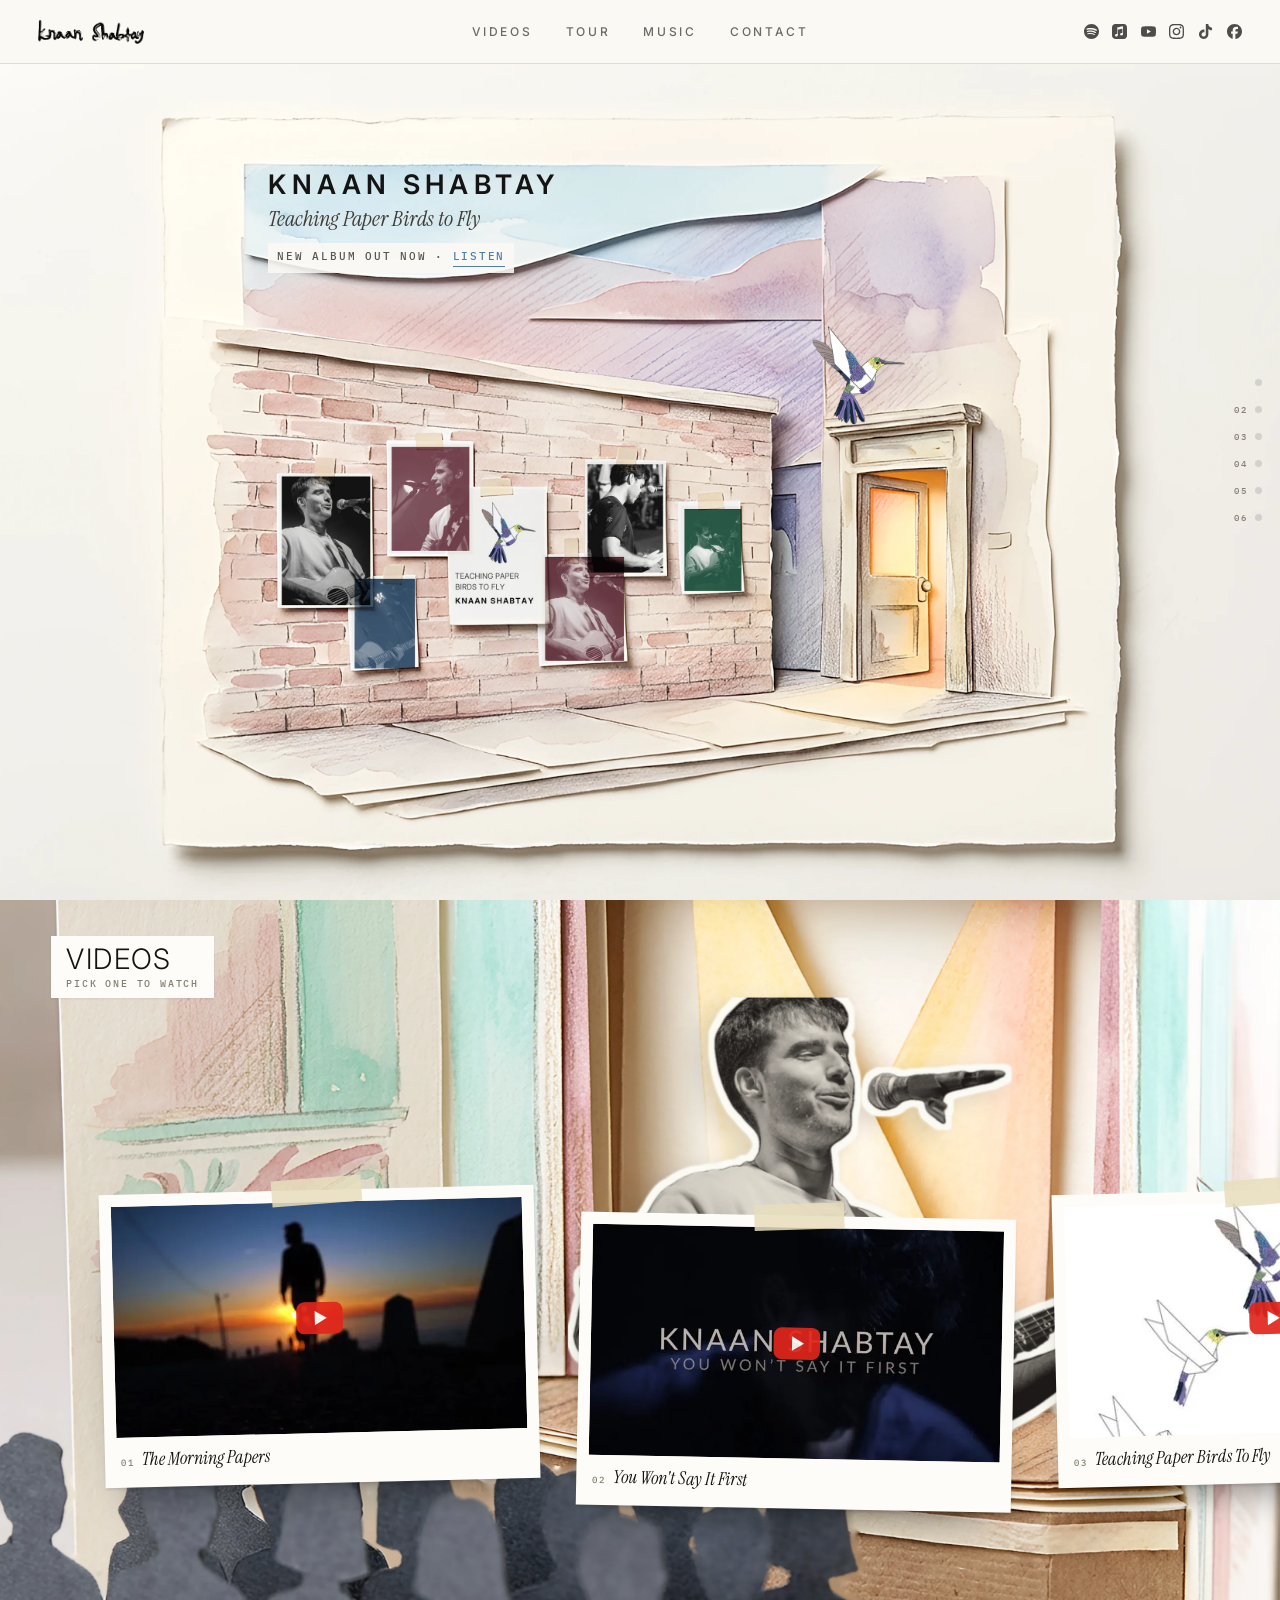
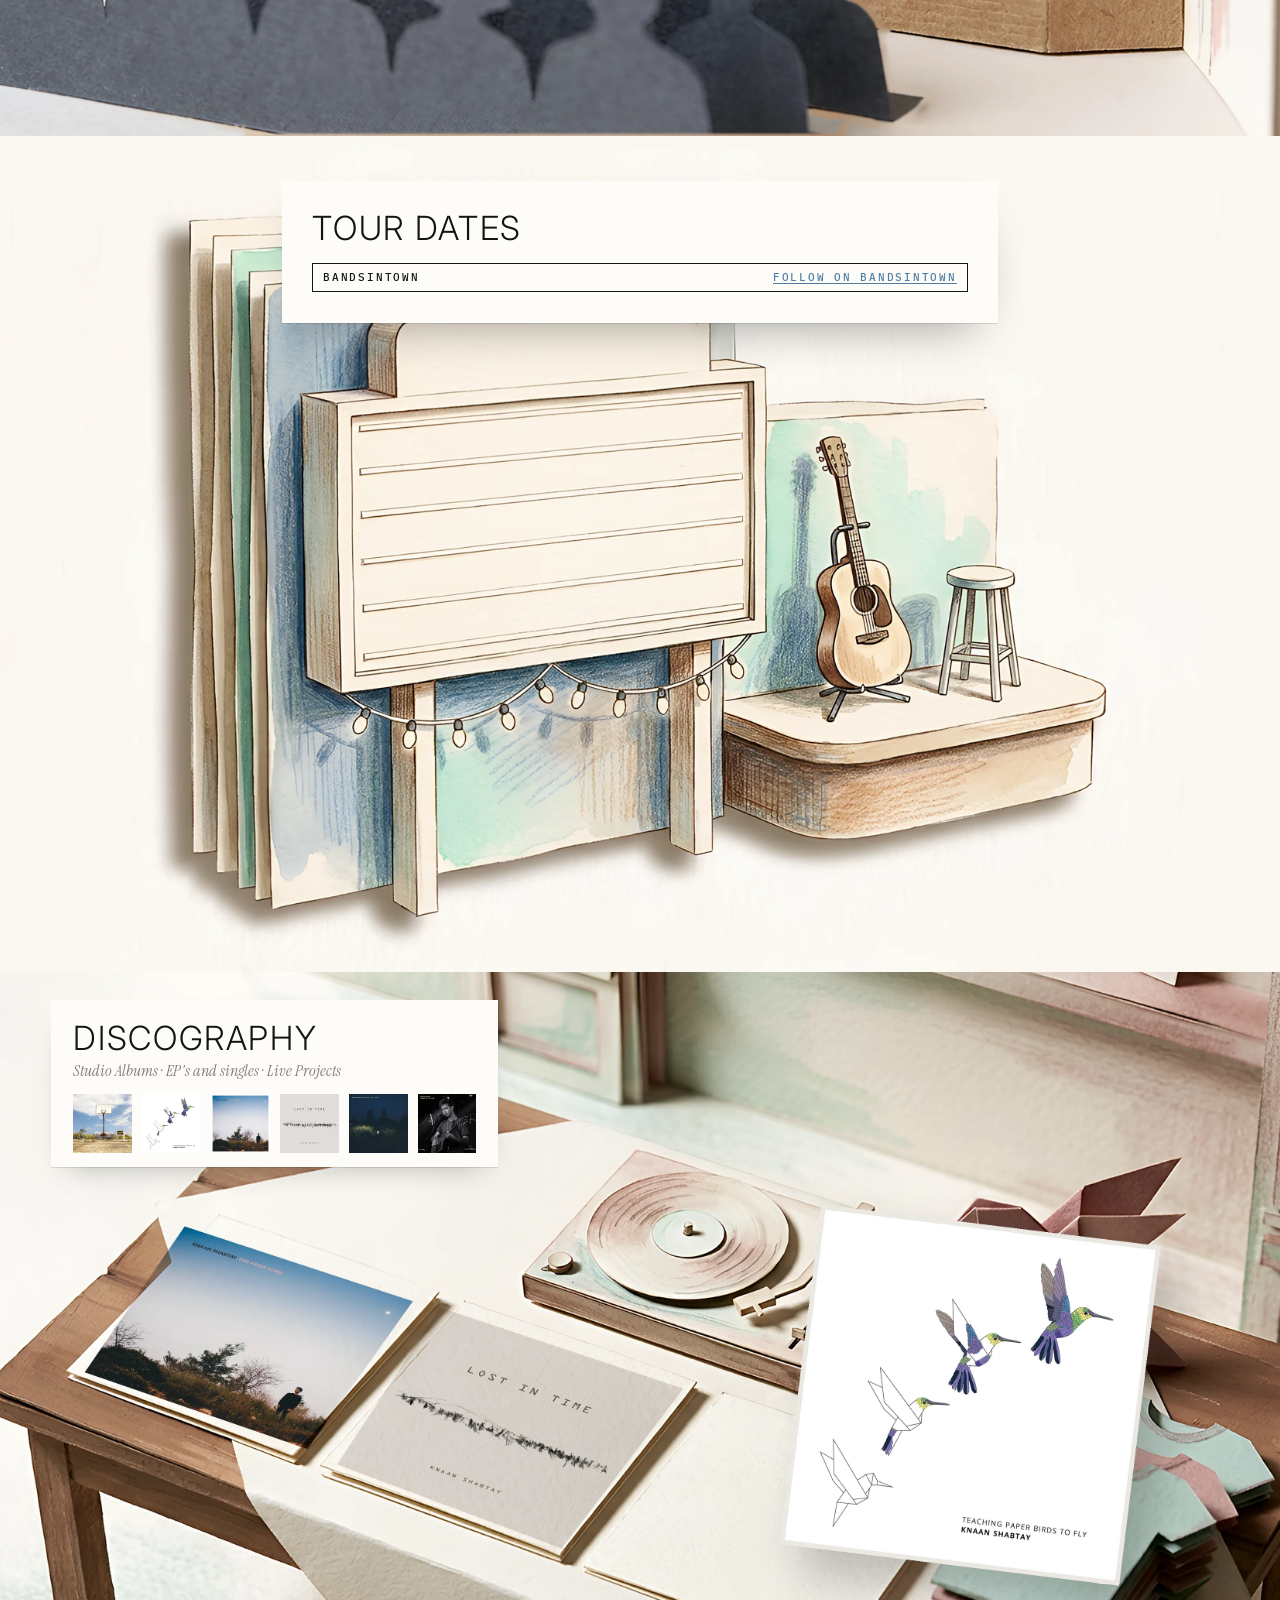
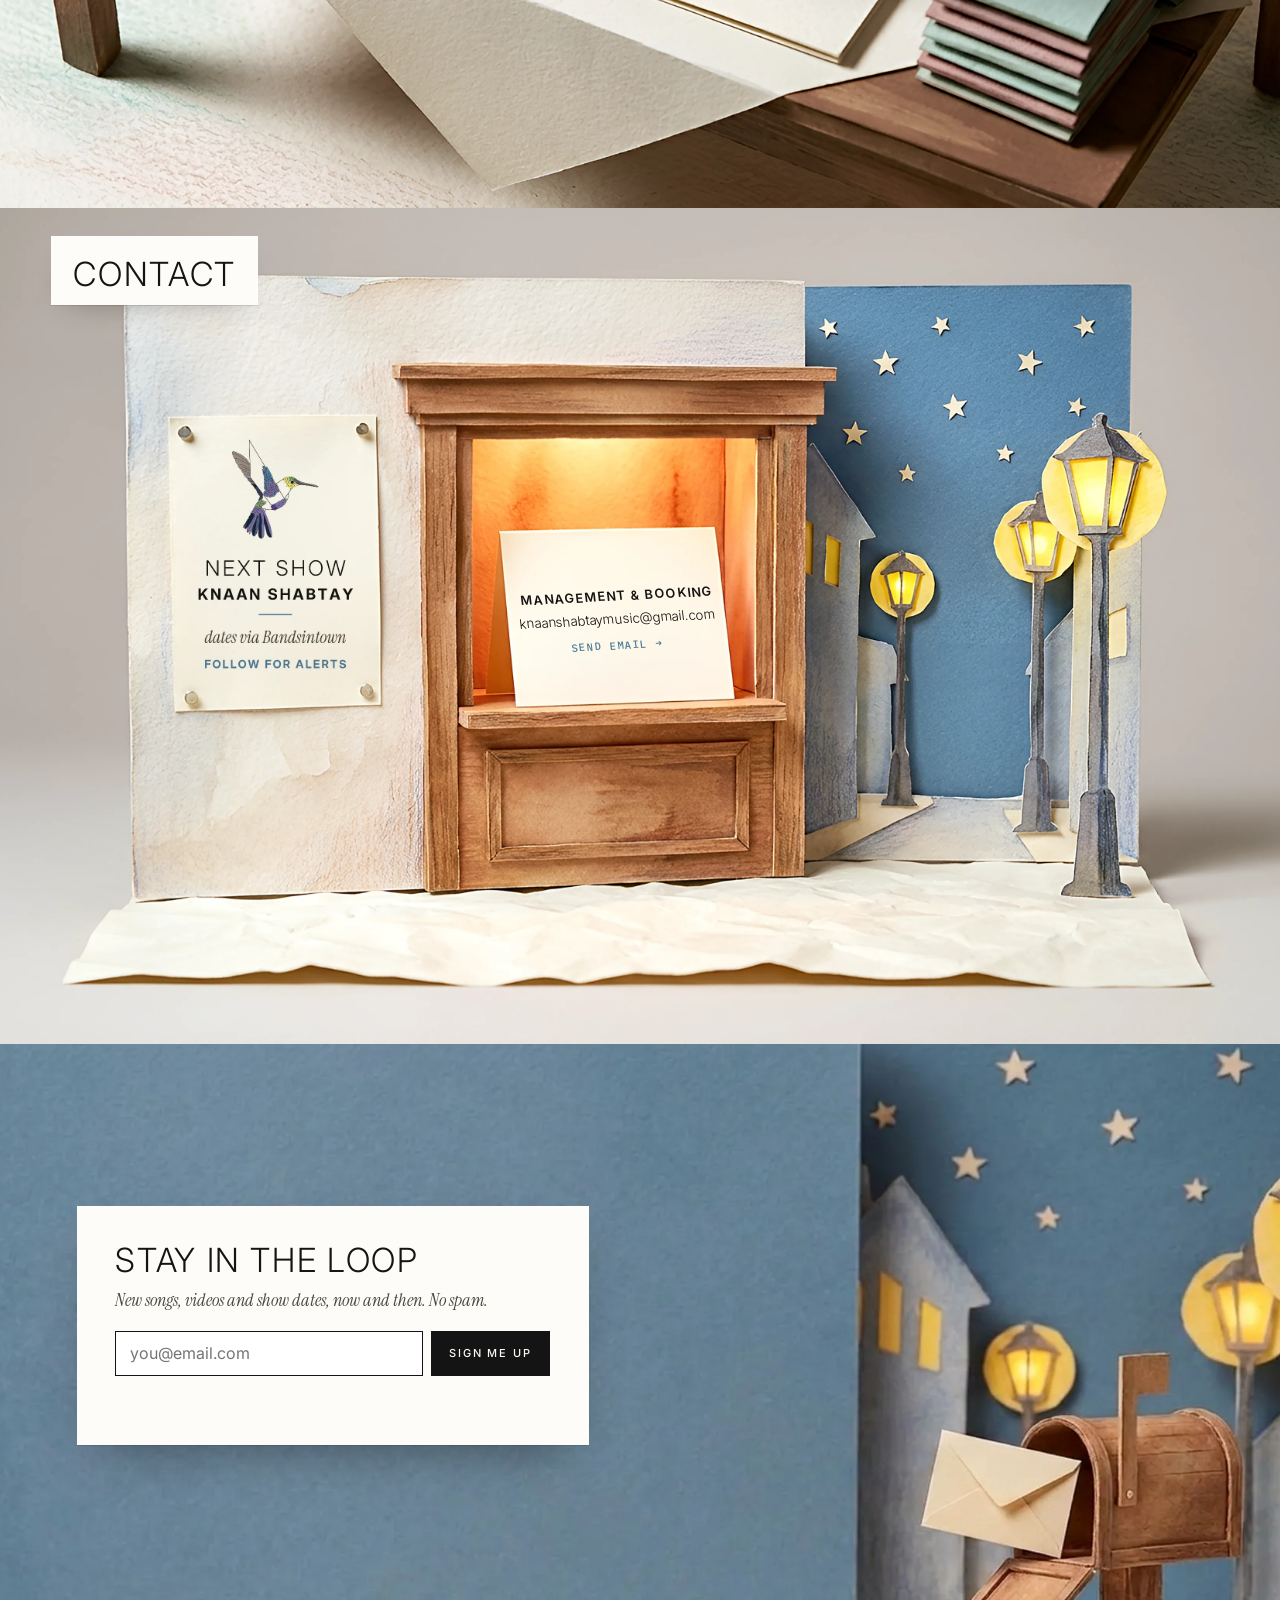
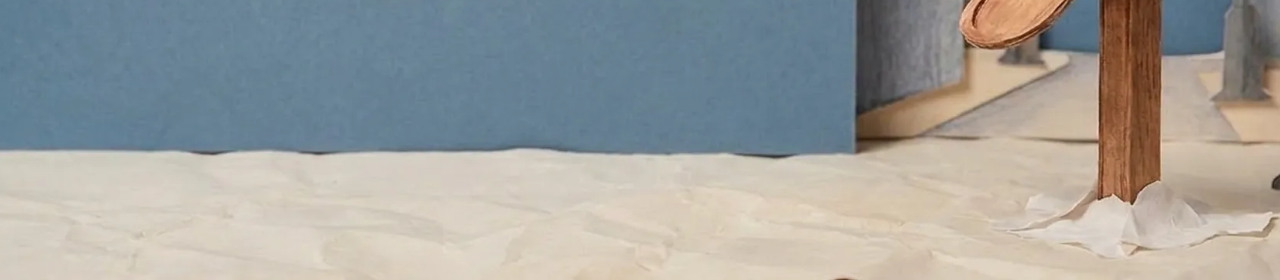
==== commit 383456b6: "Desktop: load and pre-decode every scene image; remove the footer Scenes are stacked and hidden unti" ====
--- a/index.html
+++ b/index.html
@@ -54,19 +54,19 @@
     <!-- S2 Inside = Videos -->
     <section class="scene" id="s-videos" data-origin="45% 55%" aria-label="Videos">
       <div class="cam"><div class="plate">
-        <img class="bg" src="assets/venue/desktop/A2-bg.webp" alt="Paper theatre stage with soft light cones and a paper crowd" loading="lazy" width="1920" height="1080">
-        <img class="layer mid" data-l="A2-hero-still" src="assets/venue/desktop/A2-hero-still.webp" alt="Knaan Shabtay singing with an acoustic guitar" loading="lazy">
-        <img class="layer fg crowd" data-l="A2-fg" src="assets/venue/desktop/A2-fg.webp" alt="" loading="lazy">
+        <img class="bg" src="assets/venue/desktop/A2-bg.webp" alt="Paper theatre stage with soft light cones and a paper crowd" width="1920" height="1080">
+        <img class="layer mid" data-l="A2-hero-still" src="assets/venue/desktop/A2-hero-still.webp" alt="Knaan Shabtay singing with an acoustic guitar">
+        <img class="layer fg crowd" data-l="A2-fg" src="assets/venue/desktop/A2-fg.webp" alt="">
         <div class="ink"></div>
       </div></div>
-      <div class="vwall"><img class="vp-img" src="assets/venue/desktop/A2-videos-panel.webp" alt="" loading="lazy">
+      <div class="vwall"><img class="vp-img" src="assets/venue/desktop/A2-videos-panel.webp" alt="">
         <div class="vw-in"><div class="vw-head"><h2 class="h1">Videos</h2><p class="vw-hint">Pick one to watch</p></div><div class="vw-track" data-vtrack></div></div>
       </div>
     </section>
     <!-- S3 Tour -->
     <section class="scene" id="s-tour" data-origin="50% 50%" aria-label="Tour">
       <div class="cam"><div class="plate">
-        <img class="bg" src="assets/venue/desktop/A3-bg.webp" alt="Paper letterboard on an easel beside a small stage with a guitar and a stool" loading="lazy" width="1920" height="1080">
+        <img class="bg" src="assets/venue/desktop/A3-bg.webp" alt="Paper letterboard on an easel beside a small stage with a guitar and a stool" width="1920" height="1080">
         <img class="layer fg" data-l="A3-fg" src="assets/venue/desktop/A3-fg.webp" alt="">
       </div></div>
       <div class="board rv"><h2 class="h1">Tour Dates</h2><div class="bitbox" data-bit><div class="bit-row"><span>Bandsintown</span><a href="https://www.bandsintown.com/a/2039791-knaan-shabtay" target="_blank" rel="noopener">Follow on Bandsintown</a></div><div class="bit-slot"></div><div class="bit-fallback"><p>Tour dates load from Bandsintown.</p><small>Follow to hear about the next show.</small></div></div></div>
@@ -74,7 +74,7 @@
     <!-- S4 Merch table = Music -->
     <section class="scene" id="s-music" data-origin="50% 60%" aria-label="Music">
       <div class="cam"><div class="plate">
-        <img class="bg" src="assets/venue/desktop/A4-bg.webp" alt="Paper merch table with a turntable and records" loading="lazy" width="1920" height="1080">
+        <img class="bg" src="assets/venue/desktop/A4-bg.webp" alt="Paper merch table with a turntable and records" width="1920" height="1080">
         <button class="sleeve-hit" data-rec="ffh" data-l="A4-ffh" aria-label="Pick up Far From Home"></button>
         <button class="sleeve-hit" data-rec="lit" data-l="A4-lit" aria-label="Pick up Lost In Time"></button>
         <img class="layer fg" data-l="A4-fg" data-rec="tpbtf" src="assets/venue/desktop/A4-fg.webp" alt="Teaching Paper Birds To Fly, picked up off the table" style="pointer-events:auto;cursor:pointer">
@@ -85,7 +85,7 @@
     <!-- S5 Walking out = Contact -->
     <section class="scene" id="s-contact" data-origin="50% 50%" aria-label="Contact">
       <div class="cam"><div class="plate">
-        <img class="bg" src="assets/venue/desktop/A5-bg.webp" alt="Paper box office with a lit window, and a night street with stars and lamps" loading="lazy" width="1920" height="1080">
+        <img class="bg" src="assets/venue/desktop/A5-bg.webp" alt="Paper box office with a lit window, and a night street with stars and lamps" width="1920" height="1080">
         <div class="boxcard inplate rv" data-l="A5-card"><h3>Management &amp; Booking</h3><a href="mailto:knaanshabtaymusic@gmail.com" title="Send email">knaanshabtaymusic@gmail.com</a><a class="send" href="mailto:knaanshabtaymusic@gmail.com">Send email →</a></div>
         <a class="flyer-hit" data-l="A5-flyer" href="https://www.bandsintown.com/a/2039791-knaan-shabtay" target="_blank" rel="noopener" aria-label="Next show: follow Knaan Shabtay on Bandsintown"></a>
       </div></div>
@@ -94,10 +94,9 @@
     <!-- S6 Under the stars = mailing list -->
     <section class="scene" id="s-list" data-origin="70% 60%" aria-label="Mailing list">
       <div class="cam"><div class="plate">
-        <img class="bg" src="assets/venue/desktop/A6-bg.webp" alt="A paper mailbox with a letter on a snowy night street" loading="lazy" width="1920" height="1080">
+        <img class="bg" src="assets/venue/desktop/A6-bg.webp" alt="A paper mailbox with a letter on a snowy night street" width="1920" height="1080">
       </div></div>
       <div class="signup rv"><form class="mc" data-mc novalidate><h2 class="h1">Stay in the loop</h2><p class="mc-lede">New songs, videos and show dates, now and then. No spam.</p><div class="mc-row"><label class="sr" for="mc-email-d">Email</label><input id="mc-email-d" type="email" name="EMAIL" placeholder="you@email.com" autocomplete="email" required><button type="submit">Sign me up</button></div><p class="mc-msg" role="status" aria-live="polite"></p></form></div>
-      <div class="foot"><div class="socials"><a href="https://open.spotify.com/artist/2lmk0RtmkwgqdylSRGUCuy" target="_blank" rel="noopener" aria-label="Spotify"><svg viewBox="0 0 24 24" width="16" height="16" aria-hidden="true"><path d="M12 0C5.4 0 0 5.4 0 12s5.4 12 12 12 12-5.4 12-12S18.66 0 12 0zm5.521 17.34c-.24.359-.66.48-1.021.24-2.82-1.74-6.36-2.101-10.561-1.141-.418.122-.779-.179-.899-.539-.12-.421.18-.78.54-.9 4.56-1.021 8.52-.6 11.64 1.32.42.18.479.659.301 1.02zm1.44-3.3c-.301.42-.841.6-1.262.3-3.239-1.98-8.159-2.58-11.939-1.38-.479.12-1.02-.12-1.14-.6-.12-.48.12-1.021.6-1.141C9.6 9.9 15 10.561 18.72 12.84c.361.181.54.78.241 1.2zm.12-3.36C15.24 8.4 8.82 8.16 5.16 9.301c-.6.179-1.2-.181-1.38-.721-.18-.601.18-1.2.72-1.381 4.26-1.26 11.28-1.02 15.721 1.621.539.3.719 1.02.419 1.56-.299.421-1.02.599-1.559.3z"/></svg></a><a href="https://music.apple.com/il/artist/knaan-shabtay/950357713" target="_blank" rel="noopener" aria-label="Apple Music"><svg viewBox="0 0 24 24" width="16" height="16" aria-hidden="true"><path d="M23.994 6.124a9.23 9.23 0 00-.24-2.19c-.317-1.31-1.062-2.31-2.18-3.043a5.022 5.022 0 00-1.877-.726 10.496 10.496 0 00-1.564-.15c-.04-.003-.083-.01-.124-.013H5.986c-.152.01-.303.017-.455.026-.747.043-1.49.123-2.193.4-1.336.53-2.3 1.452-2.865 2.78-.192.448-.292.925-.363 1.408-.056.392-.088.785-.1 1.18 0 .032-.007.062-.01.093v12.223c.01.14.017.283.027.424.05.815.154 1.624.497 2.373.65 1.42 1.738 2.353 3.234 2.801.42.127.856.187 1.293.228.555.053 1.11.06 1.667.06h11.03a12.5 12.5 0 001.57-.1c.822-.106 1.596-.35 2.295-.81a5.046 5.046 0 001.88-2.207c.186-.42.293-.87.37-1.324.113-.675.138-1.358.137-2.04-.002-3.8 0-7.595-.003-11.393zm-6.423 3.99v5.712c0 .417-.058.827-.244 1.206-.29.59-.76.962-1.388 1.14-.35.1-.706.157-1.07.173-.95.045-1.773-.6-1.943-1.536a1.88 1.88 0 011.038-2.022c.323-.16.67-.25 1.018-.324.378-.082.758-.153 1.134-.24.274-.063.457-.23.51-.516a.904.904 0 00.02-.193c0-1.815 0-3.63-.002-5.443a.725.725 0 00-.026-.185c-.04-.15-.15-.243-.304-.234-.16.01-.318.035-.475.066-.76.15-1.52.303-2.28.456l-2.325.47-1.374.278c-.016.003-.032.01-.048.013-.277.077-.377.203-.39.49-.002.042 0 .086 0 .13-.002 2.602 0 5.204-.003 7.805 0 .42-.047.836-.215 1.227-.278.64-.77 1.04-1.434 1.233-.35.1-.71.16-1.075.172-.96.036-1.755-.6-1.92-1.544-.14-.812.23-1.685 1.154-2.075.357-.15.73-.232 1.108-.31.287-.06.575-.116.86-.177.383-.083.583-.323.6-.714v-.15c0-2.96 0-5.922.002-8.882 0-.123.013-.25.042-.37.07-.285.273-.448.546-.518.255-.066.515-.112.774-.165.733-.15 1.466-.296 2.2-.444l2.27-.46c.67-.134 1.34-.27 2.01-.403.22-.043.442-.088.663-.106.31-.025.523.17.554.482.008.073.012.148.012.223.002 1.91.002 3.822 0 5.732z"/></svg></a><a href="https://www.youtube.com/@KnaanShabtay" target="_blank" rel="noopener" aria-label="YouTube"><svg viewBox="0 0 24 24" width="16" height="16" aria-hidden="true"><path d="M23.498 6.186a3.016 3.016 0 0 0-2.122-2.136C19.505 3.545 12 3.545 12 3.545s-7.505 0-9.377.505A3.017 3.017 0 0 0 .502 6.186C0 8.07 0 12 0 12s0 3.93.502 5.814a3.016 3.016 0 0 0 2.122 2.136c1.871.505 9.376.505 9.376.505s7.505 0 9.377-.505a3.015 3.015 0 0 0 2.122-2.136C24 15.93 24 12 24 12s0-3.93-.502-5.814zM9.545 15.568V8.432L15.818 12l-6.273 3.568z"/></svg></a><a href="https://www.instagram.com/knaanshabtay/" target="_blank" rel="noopener" aria-label="Instagram"><svg viewBox="0 0 24 24" width="16" height="16" aria-hidden="true"><path d="M7.0301.084c-1.2768.0602-2.1487.264-2.911.5634-.7888.3075-1.4575.72-2.1228 1.3877-.6652.6677-1.075 1.3368-1.3802 2.127-.2954.7638-.4956 1.6365-.552 2.914-.0564 1.2775-.0689 1.6882-.0626 4.947.0062 3.2586.0206 3.6671.0825 4.9473.061 1.2765.264 2.1482.5635 2.9107.308.7889.72 1.4573 1.388 2.1228.6679.6655 1.3365 1.0743 2.1285 1.38.7632.295 1.6361.4961 2.9134.552 1.2773.056 1.6884.069 4.9462.0627 3.2578-.0062 3.668-.0207 4.9478-.0814 1.28-.0607 2.147-.2652 2.9098-.5633.7889-.3086 1.4578-.72 2.1228-1.3881.665-.6682 1.0745-1.3378 1.3795-2.1284.2957-.7632.4966-1.636.552-2.9124.056-1.2809.0692-1.6898.063-4.948-.0063-3.2583-.021-3.6668-.0817-4.9465-.0607-1.2797-.264-2.1487-.5633-2.9117-.3084-.7889-.72-1.4568-1.3876-2.1228C21.2982 1.33 20.628.9208 19.8378.6165 19.074.321 18.2017.1197 16.9244.0645 15.6471.0093 15.236-.005 11.977.0014 8.718.0076 8.31.0215 7.0301.0839m.1402 21.6932c-1.17-.0509-1.8053-.2453-2.2287-.408-.5606-.216-.96-.4771-1.3819-.895-.422-.4178-.6811-.8186-.9-1.378-.1644-.4234-.3624-1.058-.4171-2.228-.0595-1.2645-.072-1.6442-.079-4.848-.007-3.2037.0053-3.583.0607-4.848.05-1.169.2456-1.805.408-2.2282.216-.5613.4762-.96.895-1.3816.4188-.4217.8184-.6814 1.3783-.9003.423-.1651 1.0575-.3614 2.227-.4171 1.2655-.06 1.6447-.072 4.848-.079 3.2033-.007 3.5835.005 4.8495.0608 1.169.0508 1.8053.2445 2.228.408.5608.216.96.4754 1.3816.895.4217.4194.6816.8176.9005 1.3787.1653.4217.3617 1.056.4169 2.2263.0602 1.2655.0739 1.645.0796 4.848.0058 3.203-.0055 3.5834-.061 4.848-.051 1.17-.245 1.8055-.408 2.2294-.216.5604-.4763.96-.8954 1.3814-.419.4215-.8181.6811-1.3783.9-.4224.1649-1.0577.3617-2.2262.4174-1.2656.0595-1.6448.072-4.8493.079-3.2045.007-3.5825-.006-4.848-.0608M16.953 5.5864A1.44 1.44 0 1 0 18.39 4.144a1.44 1.44 0 0 0-1.437 1.4424M5.8385 12.012c.0067 3.4032 2.7706 6.1557 6.173 6.1493 3.4026-.0065 6.157-2.7701 6.1506-6.1733-.0065-3.4032-2.771-6.1565-6.174-6.1498-3.403.0067-6.156 2.771-6.1496 6.1738M8 12.0077a4 4 0 1 1 4.008 3.9921A3.9996 3.9996 0 0 1 8 12.0077"/></svg></a><a href="https://www.tiktok.com/@knaanshabtay" target="_blank" rel="noopener" aria-label="TikTok"><svg viewBox="0 0 24 24" width="16" height="16" aria-hidden="true"><path d="M12.525.02c1.31-.02 2.61-.01 3.91-.02.08 1.53.63 3.09 1.75 4.17 1.12 1.11 2.7 1.62 4.24 1.79v4.03c-1.44-.05-2.89-.35-4.2-.97-.57-.26-1.1-.59-1.62-.93-.01 2.92.01 5.84-.02 8.75-.08 1.4-.54 2.79-1.35 3.94-1.31 1.92-3.58 3.17-5.91 3.21-1.43.08-2.86-.31-4.08-1.03-2.02-1.19-3.44-3.37-3.65-5.71-.02-.5-.03-1-.01-1.49.18-1.9 1.12-3.72 2.58-4.96 1.66-1.44 3.98-2.13 6.15-1.72.02 1.48-.04 2.96-.04 4.44-.99-.32-2.15-.23-3.02.37-.63.41-1.11 1.04-1.36 1.75-.21.51-.15 1.07-.14 1.61.24 1.64 1.82 3.02 3.5 2.87 1.12-.01 2.19-.66 2.77-1.61.19-.33.4-.67.41-1.06.1-1.79.06-3.57.07-5.36.01-4.03-.01-8.05.02-12.07z"/></svg></a><a href="https://www.facebook.com/knaanshabtaymusic" target="_blank" rel="noopener" aria-label="Facebook"><svg viewBox="0 0 24 24" width="16" height="16" aria-hidden="true"><path d="M9.101 23.691v-7.98H6.627v-3.667h2.474v-1.58c0-4.085 1.848-5.978 5.858-5.978.401 0 .955.042 1.468.103a8.68 8.68 0 0 1 1.141.195v3.325a8.623 8.623 0 0 0-.653-.036 26.805 26.805 0 0 0-.733-.009c-.707 0-1.259.096-1.675.309a1.686 1.686 0 0 0-.679.622c-.258.42-.374.995-.374 1.752v1.297h3.919l-.386 2.103-.287 1.564h-3.246v8.245C19.396 23.238 24 18.179 24 12.044c0-6.627-5.373-12-12-12s-12 5.373-12 12c0 5.628 3.874 10.35 9.101 11.647Z"/></svg></a></div><p class="copy">© 2026 Knaan Shabtay. All rights reserved.</p></div>
     </section>
   </div>
 
@@ -136,6 +135,6 @@
 
 <script src="https://cdnjs.cloudflare.com/ajax/libs/gsap/3.12.5/gsap.min.js"></script>
 <script src="https://cdnjs.cloudflare.com/ajax/libs/gsap/3.12.5/ScrollTrigger.min.js"></script>
-<script src="js/venue.js?v=20261008i"></script>
+<script src="js/venue.js?v=20261008j"></script>
 </body>
 </html>
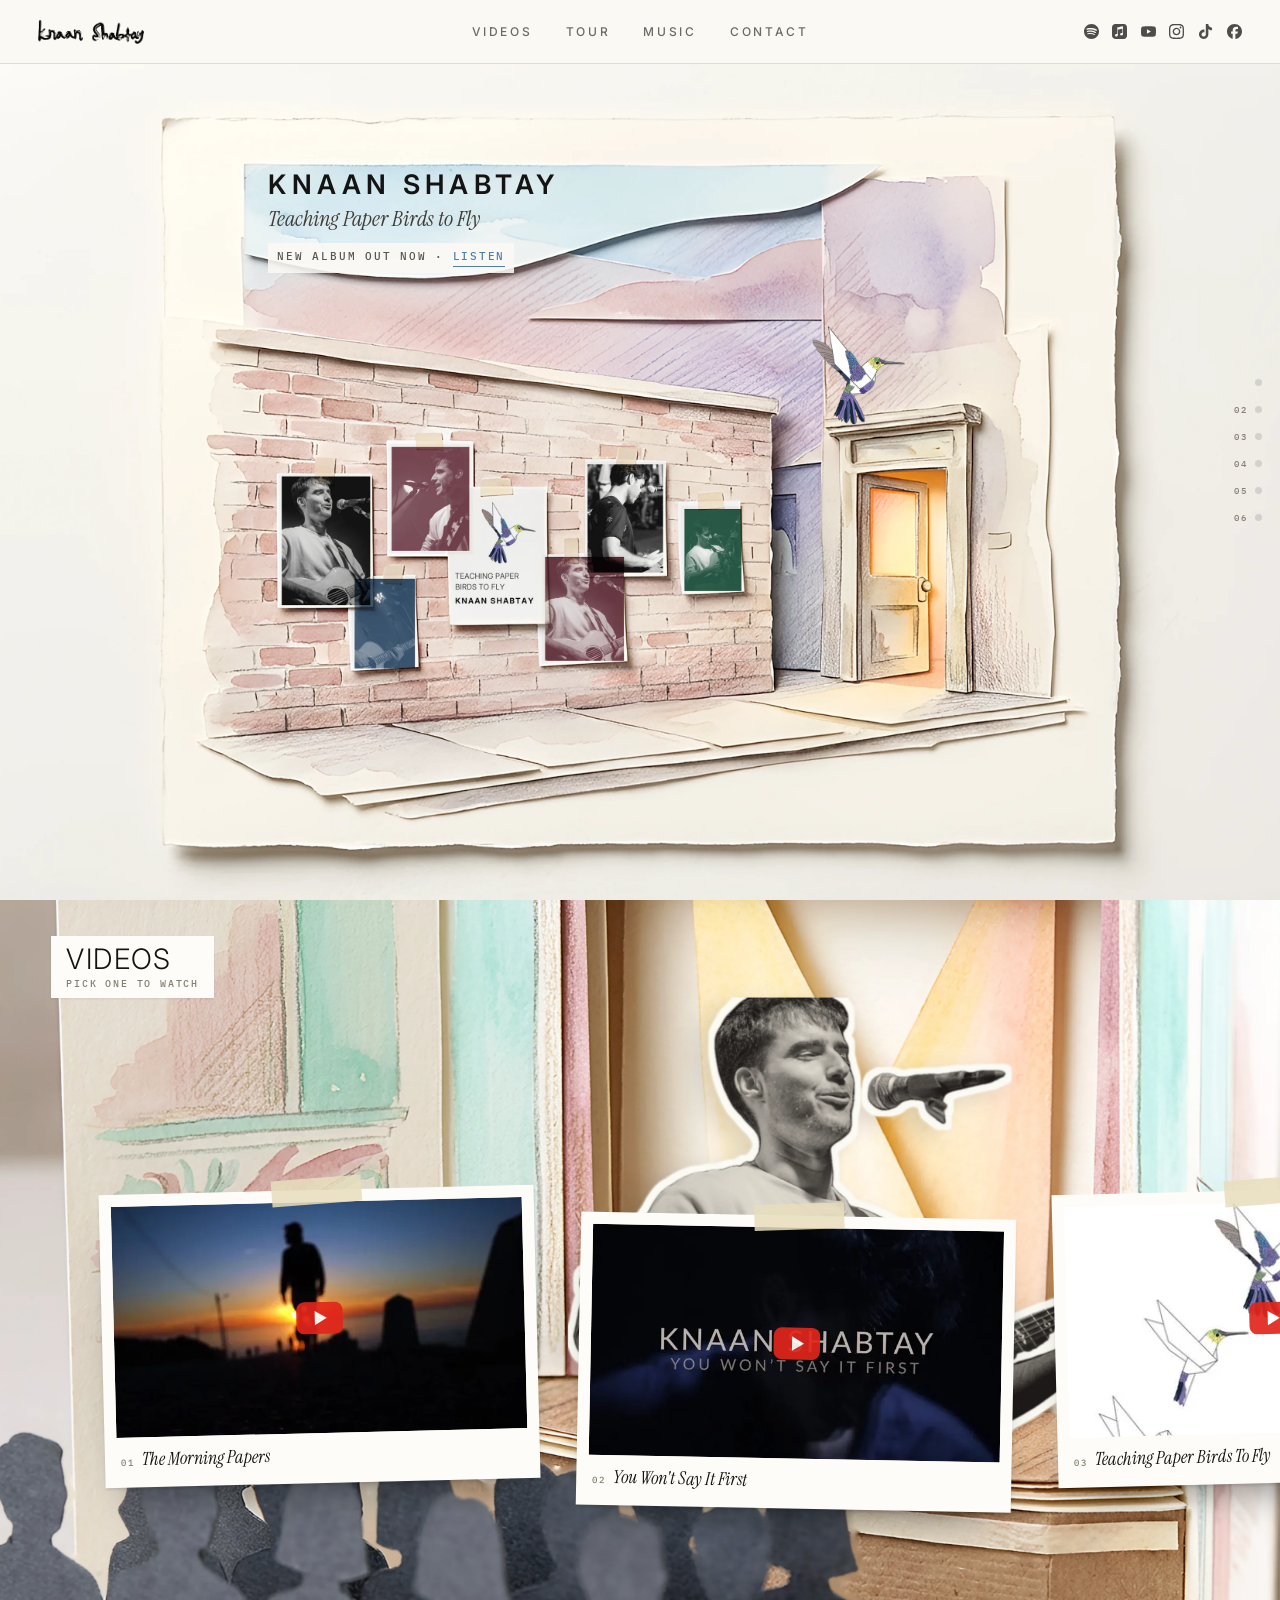
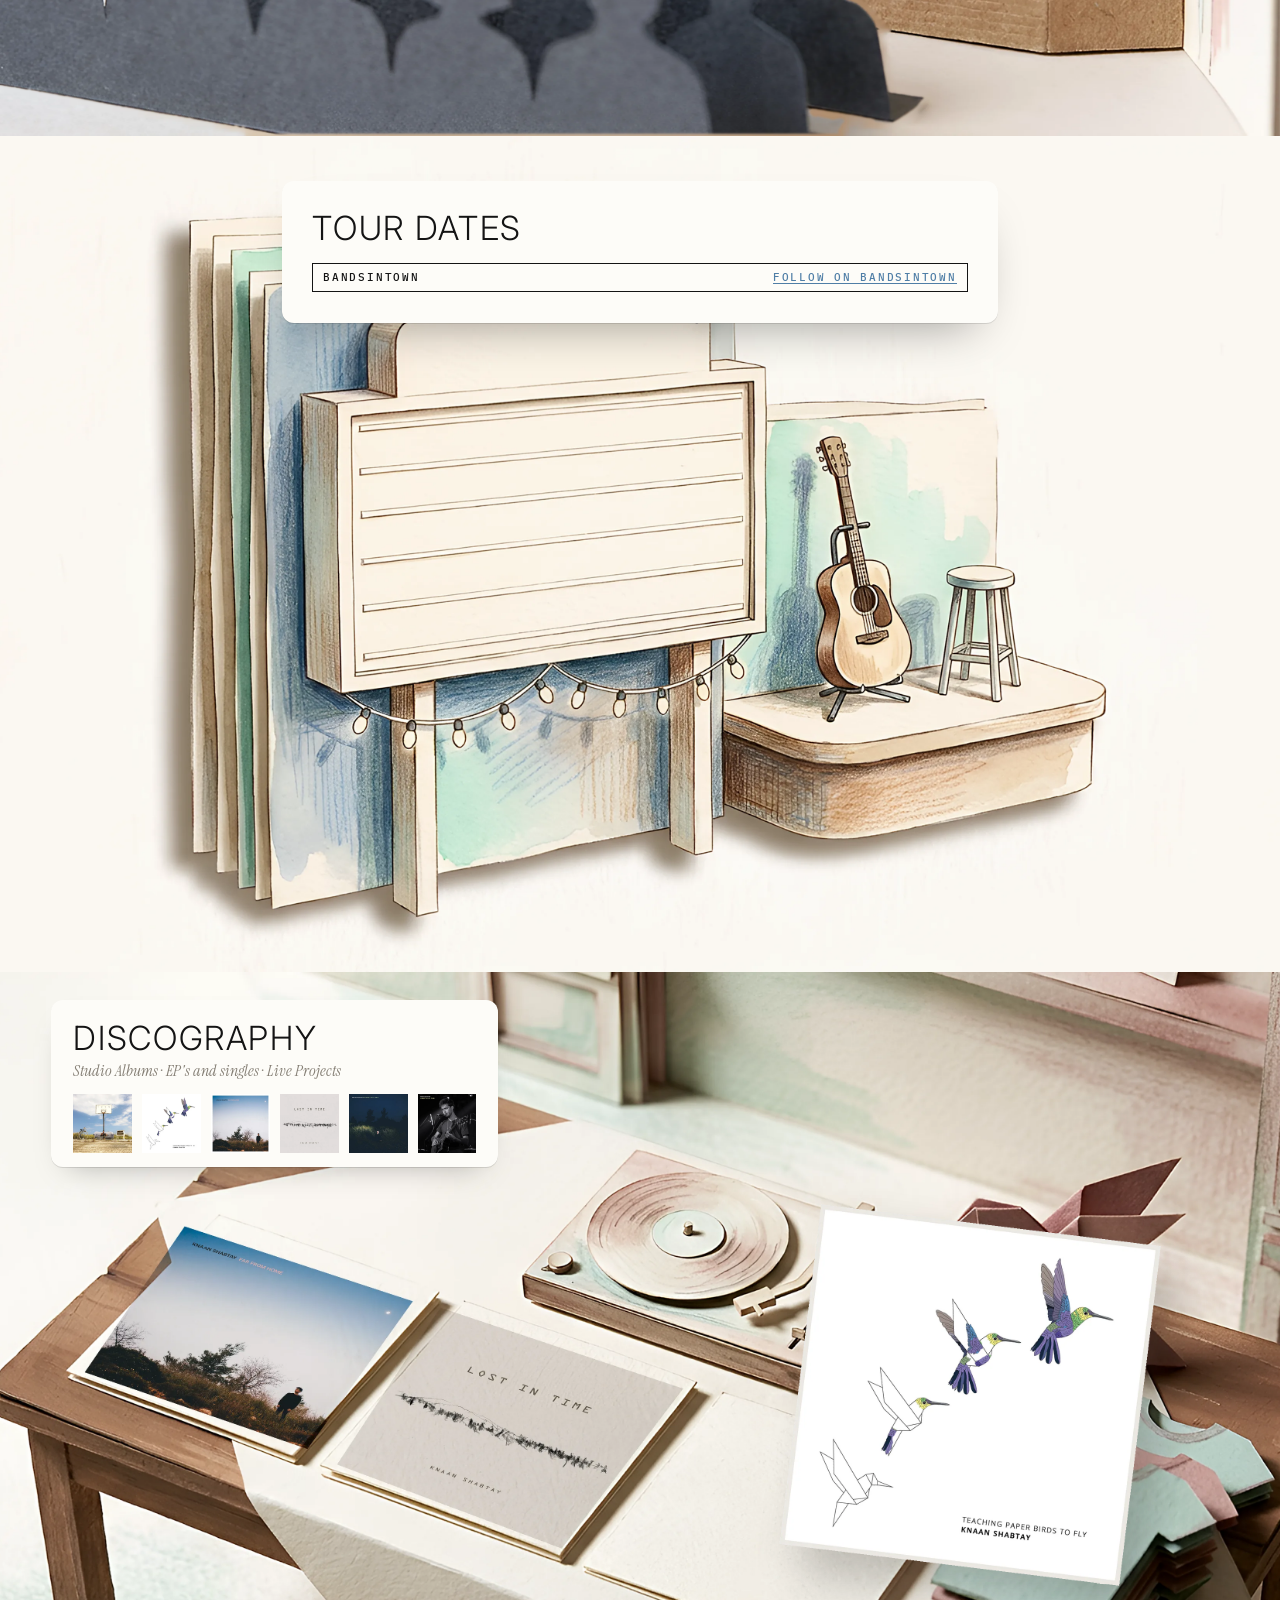
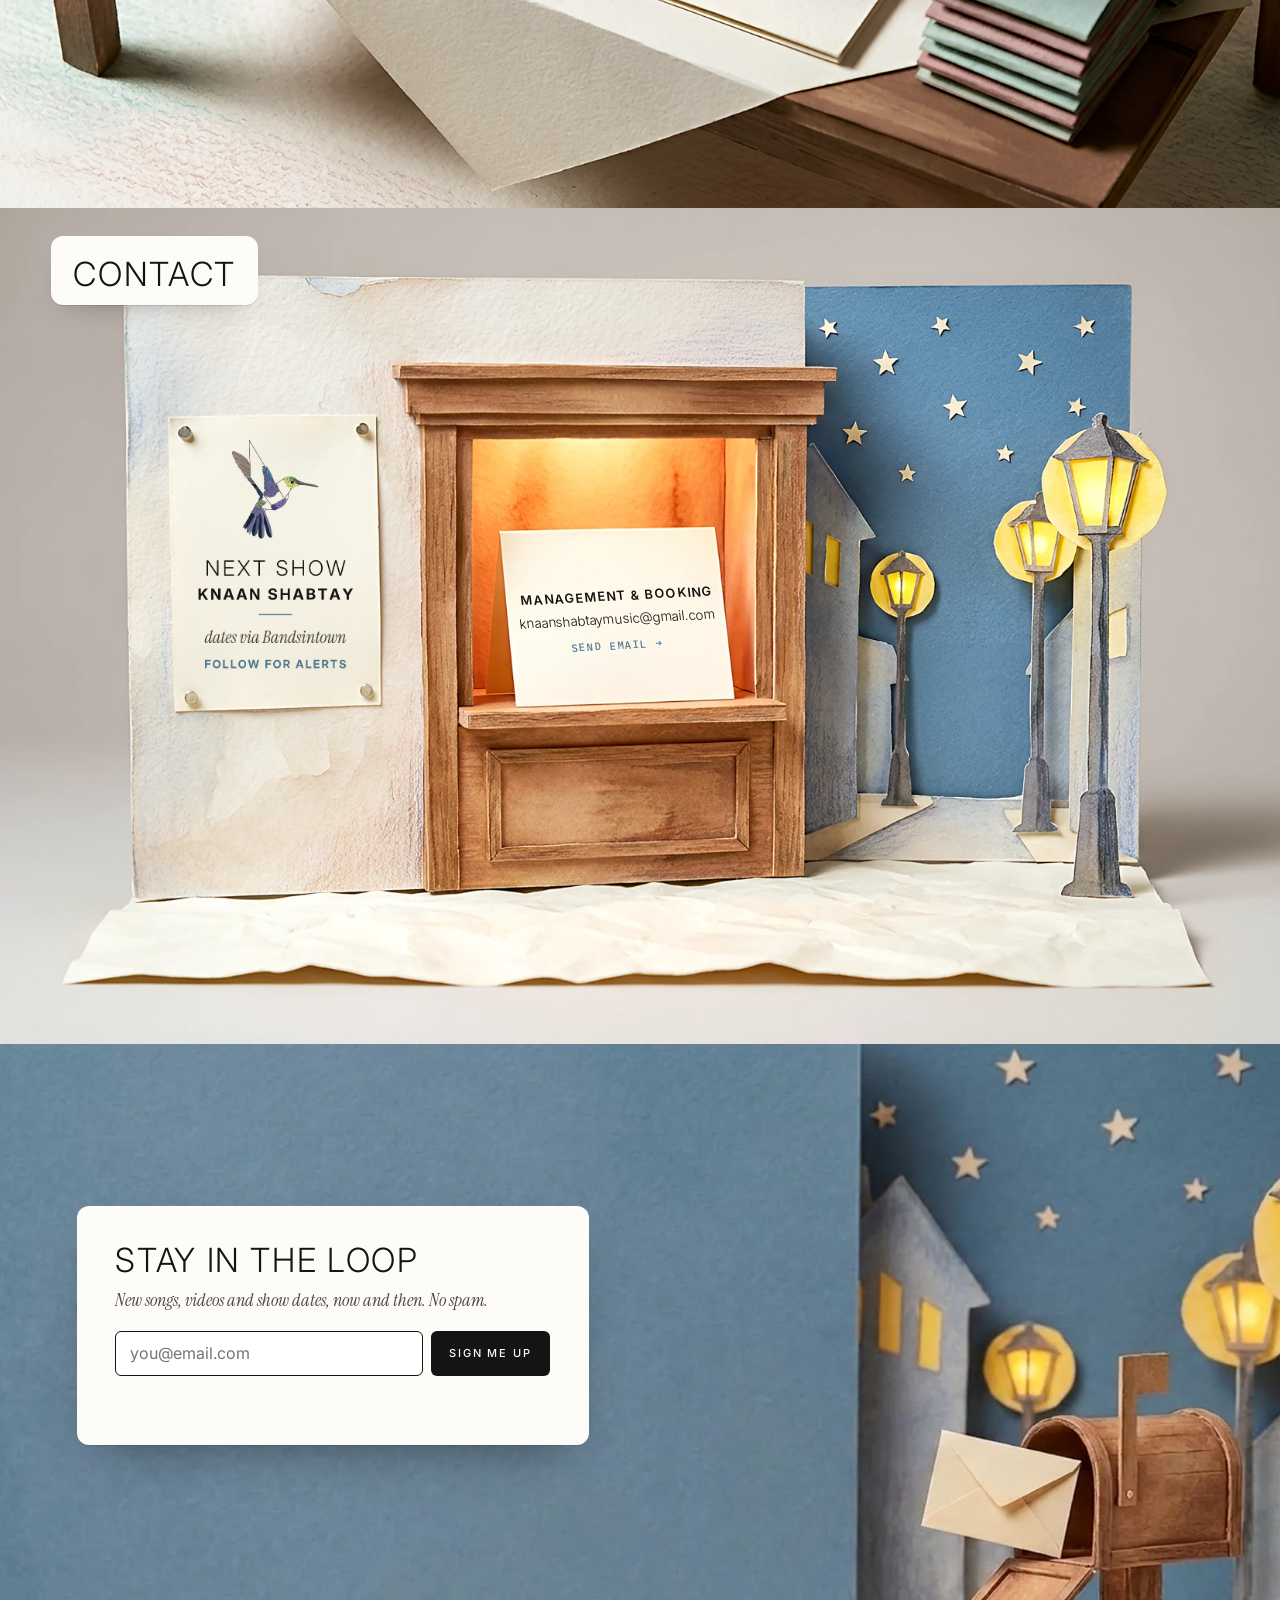
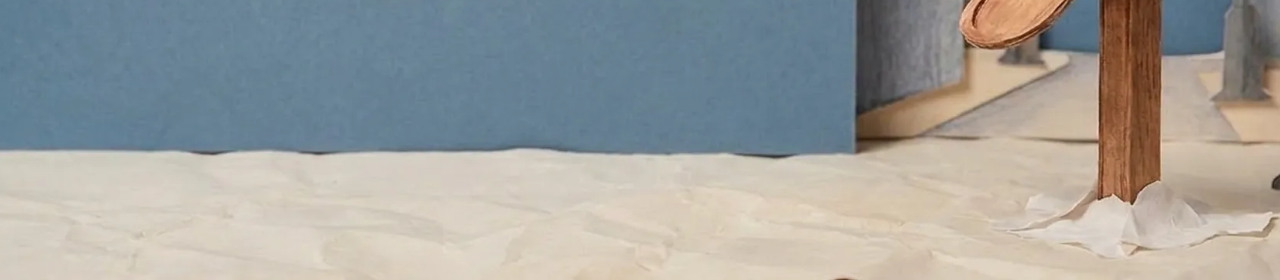
==== commit ebc73651: "Round the corners on the widget cards and signup inputs Co-Authored-By: Claude Opus 5.5 <noreply@ant" ====
--- a/index.html
+++ b/index.html
@@ -19,7 +19,7 @@
 <link href="https://fonts.googleapis.com/css2?family=Inter:wght@300;400;500;600;700&family=Instrument+Serif:ital@0;1&family=IBM+Plex+Mono:wght@400;500&display=swap" rel="stylesheet">
 <link rel="preload" as="image" href="assets/venue/desktop/A1-bg.webp" media="(min-width: 901px)">
 <link rel="preload" as="image" href="assets/venue/mobile/m-A1-plate.webp" media="(max-width: 900px)">
-<link rel="stylesheet" href="css/venue.css?v=20261008f">
+<link rel="stylesheet" href="css/venue.css?v=20261008k">
 </head>
 <body>
 <header class="top">
--- a/css/venue.css
+++ b/css/venue.css
@@ -333,3 +333,7 @@
 }
 .hero-type .album{display:inline-block;background:rgba(251,249,244,.88);padding:6px 9px;margin-top:10px}
 #s-list .foot{background:rgba(251,249,244,.9);padding:10px 16px 8px}
+
+/* Widgets: slightly rounded corners */
+.card-title,.board,.signup,.pop:not(.cinema) .box{border-radius:12px}
+.mc-row input,.mc-row button{border-radius:6px}
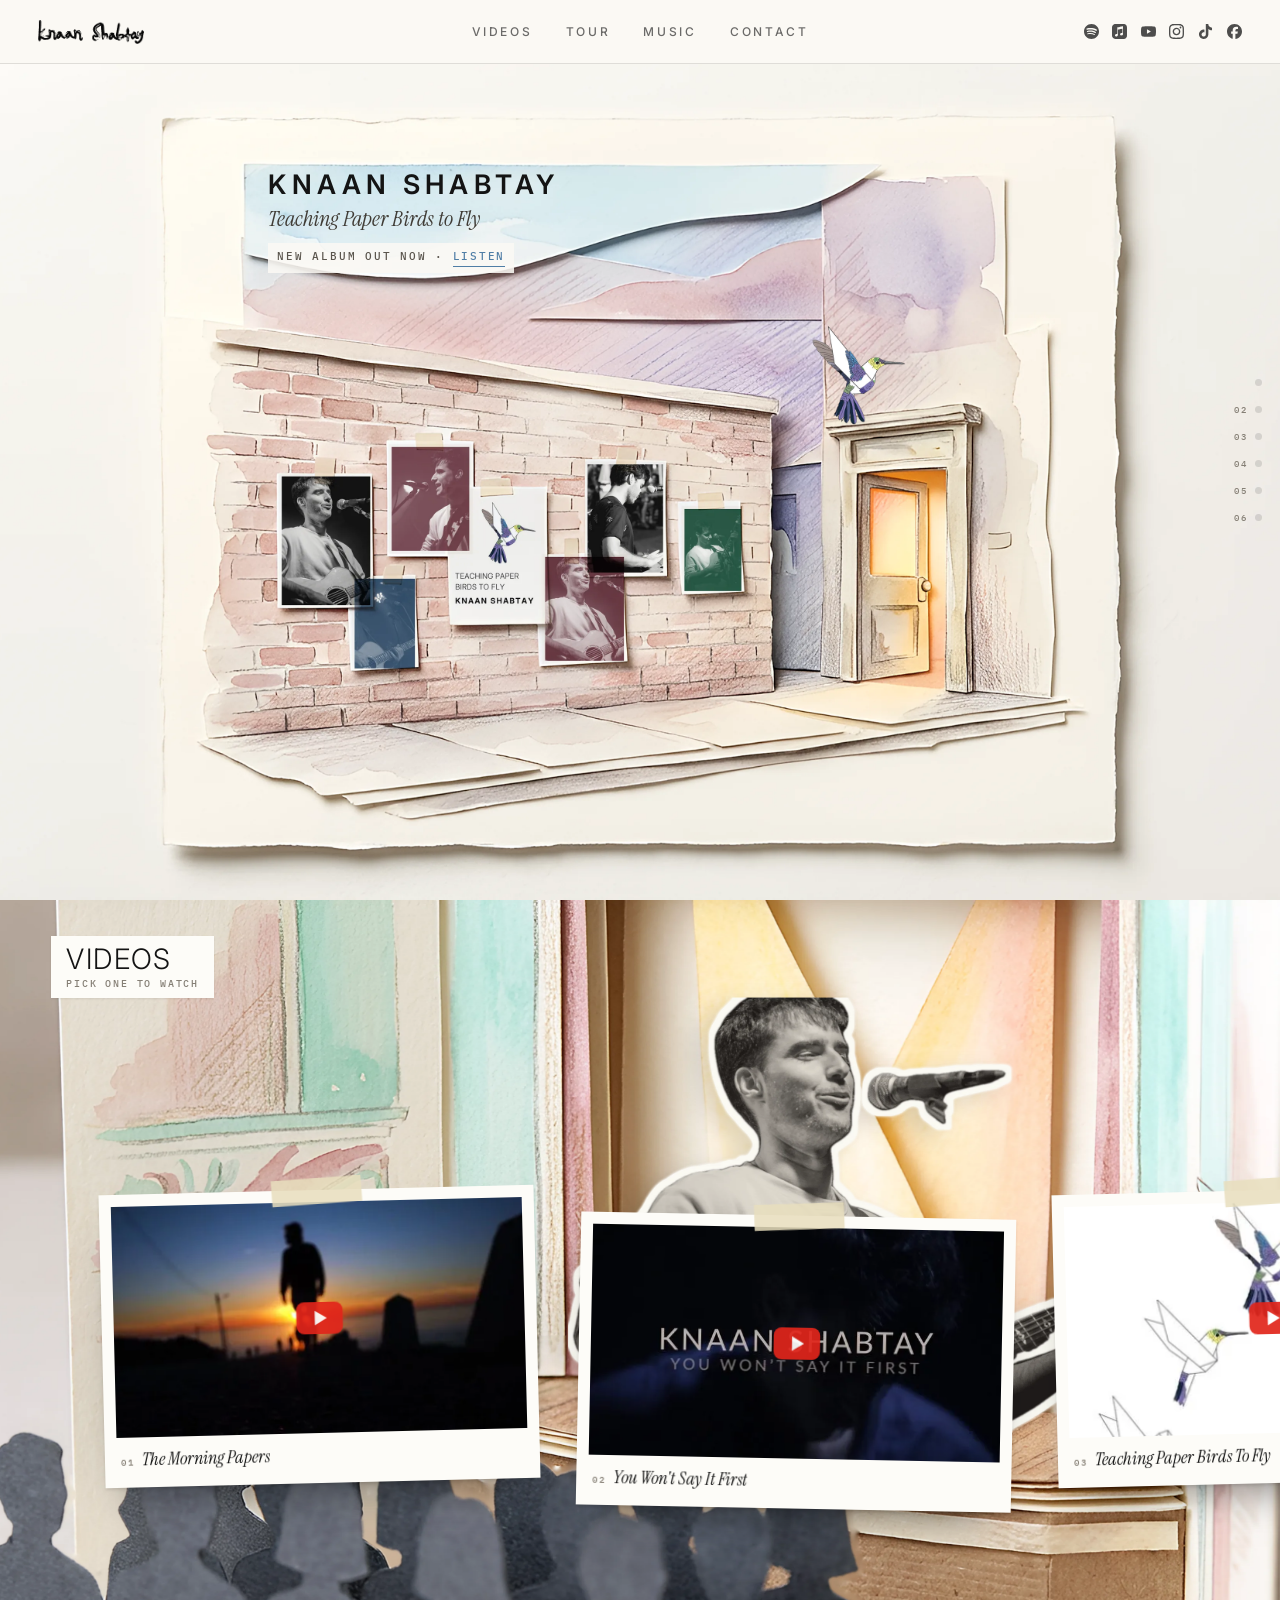
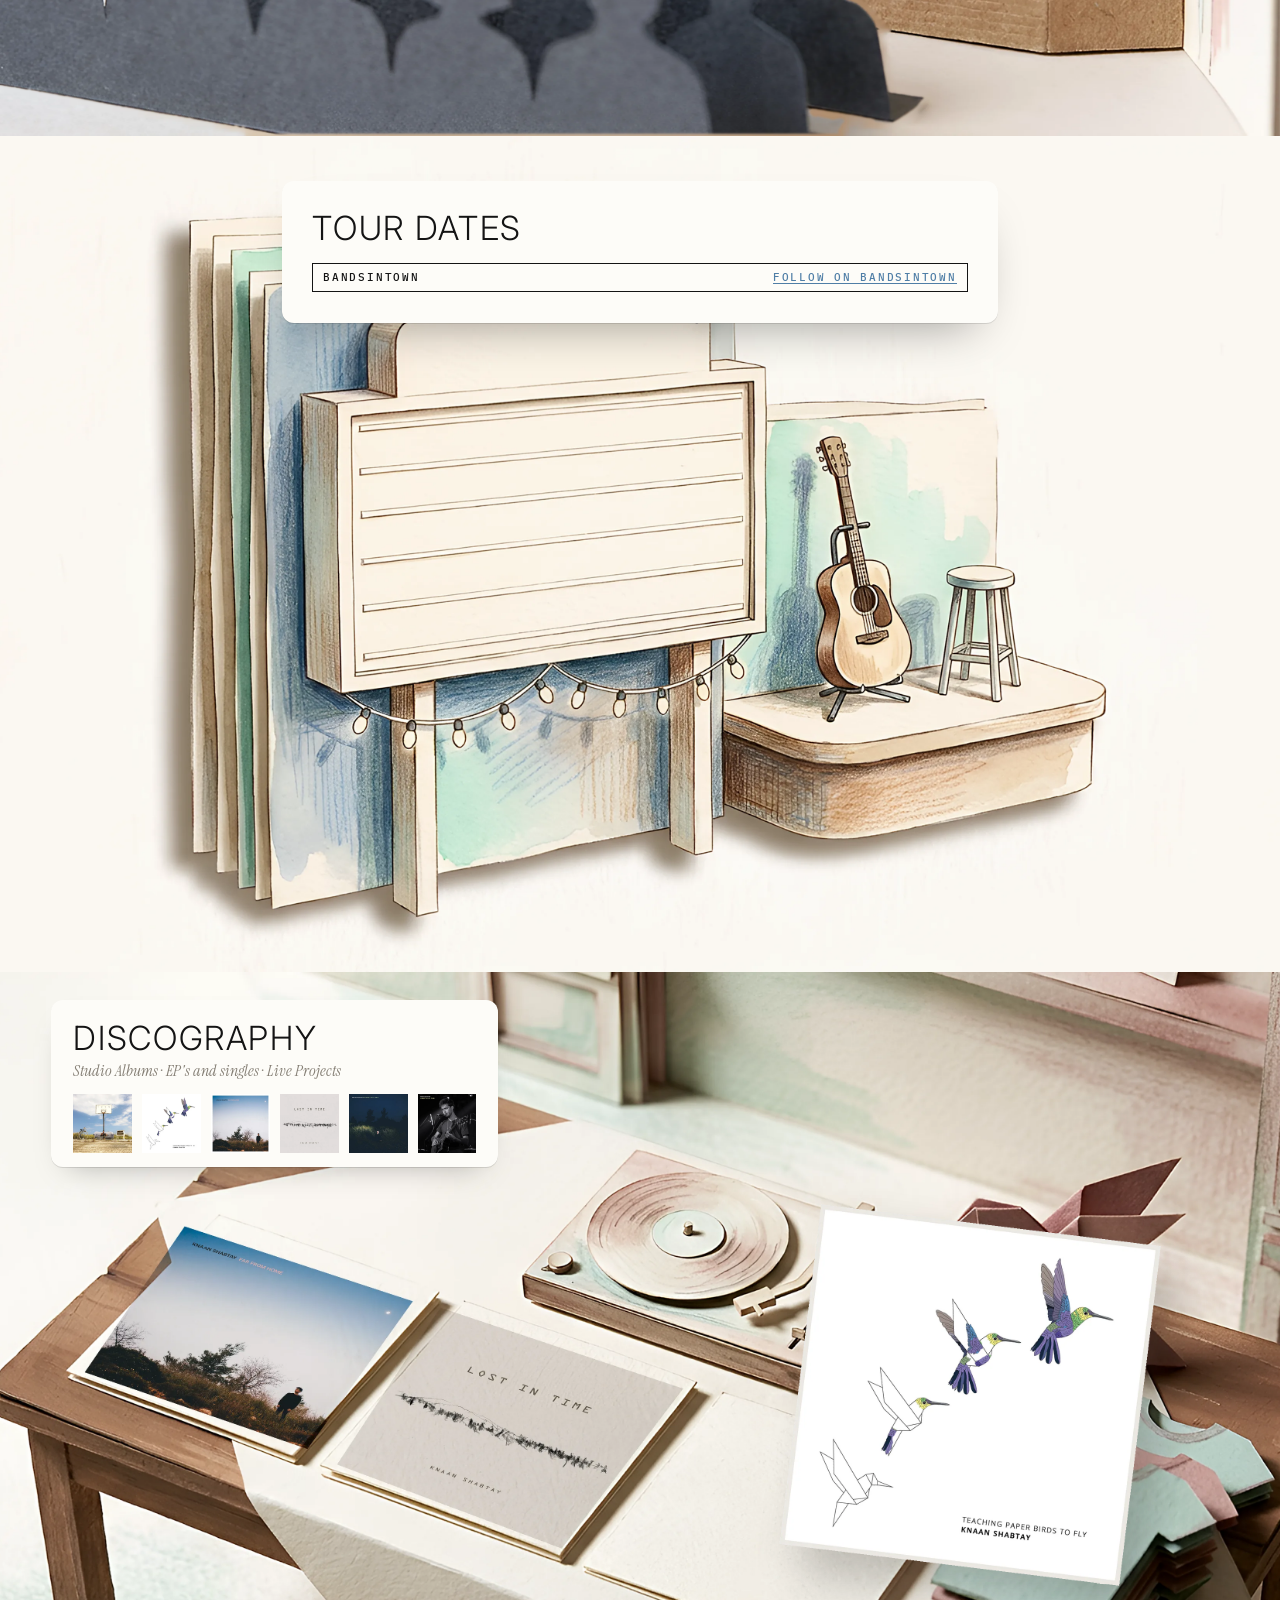
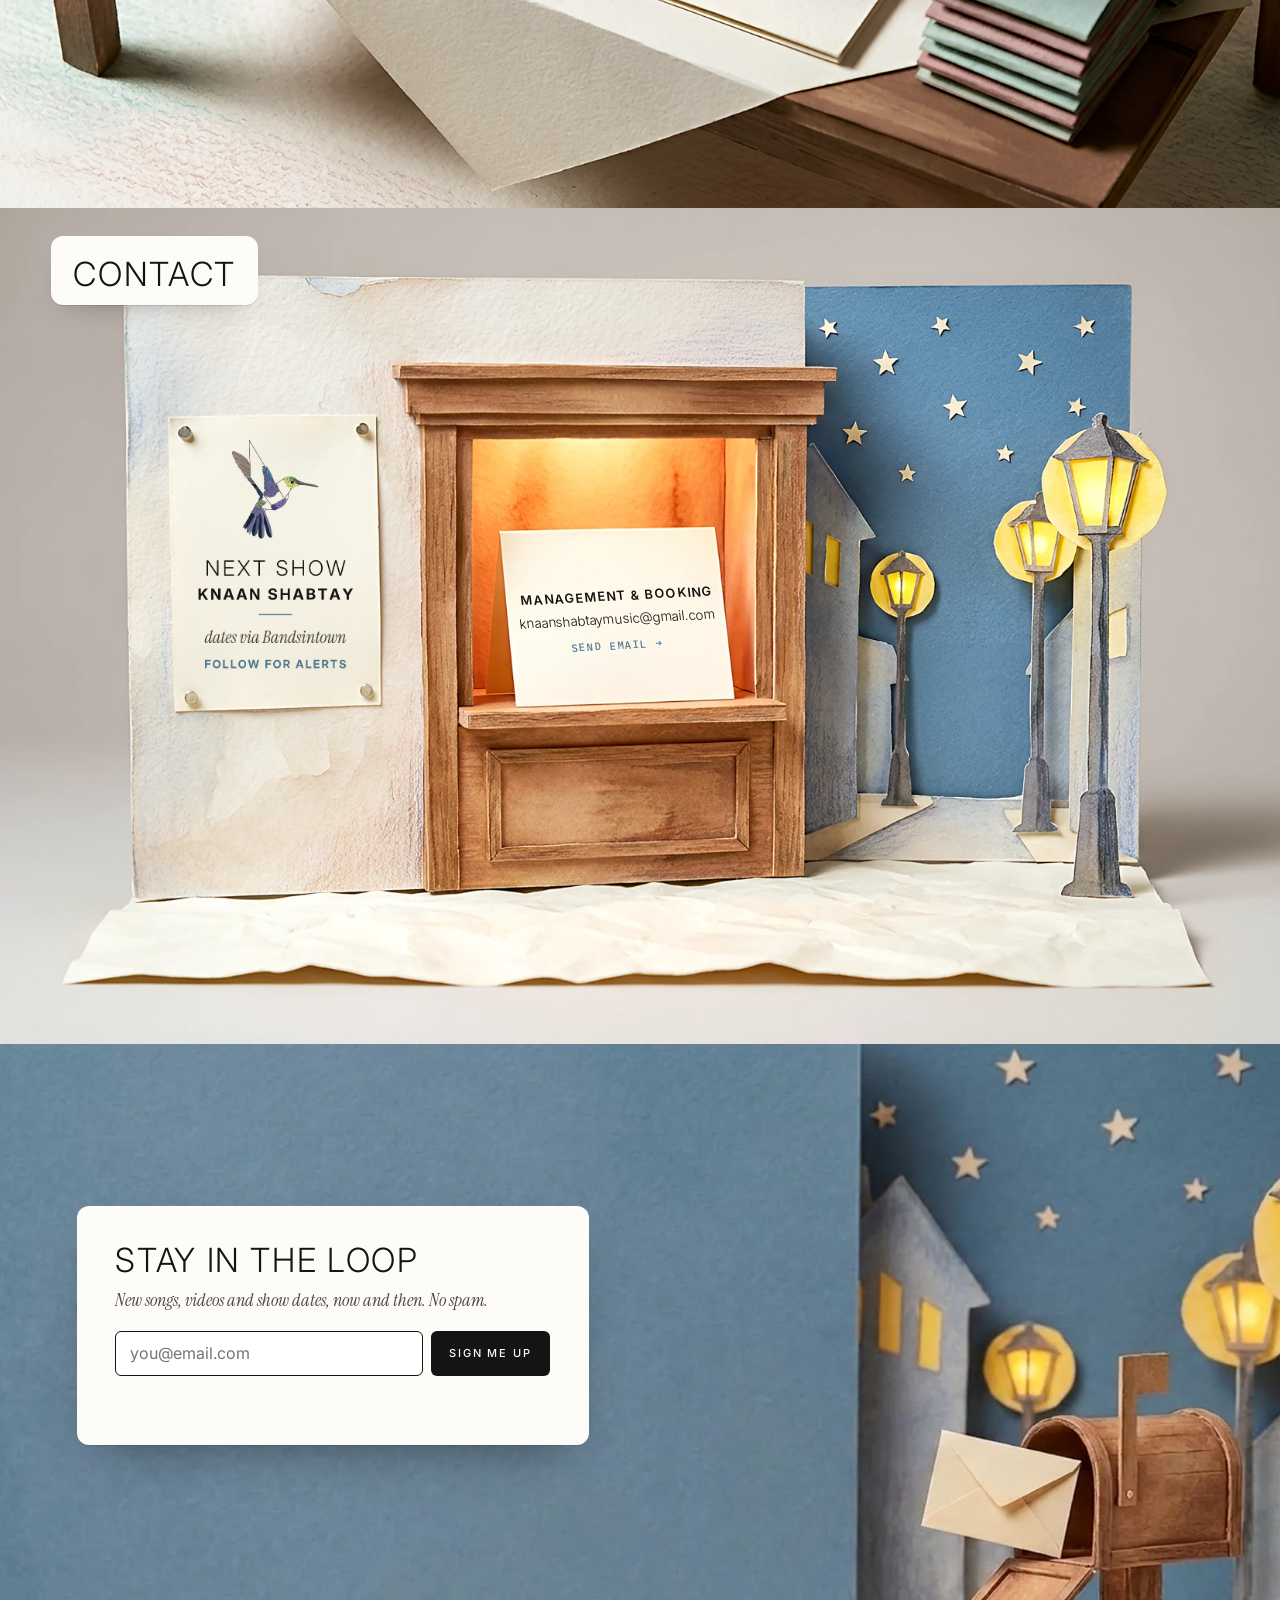
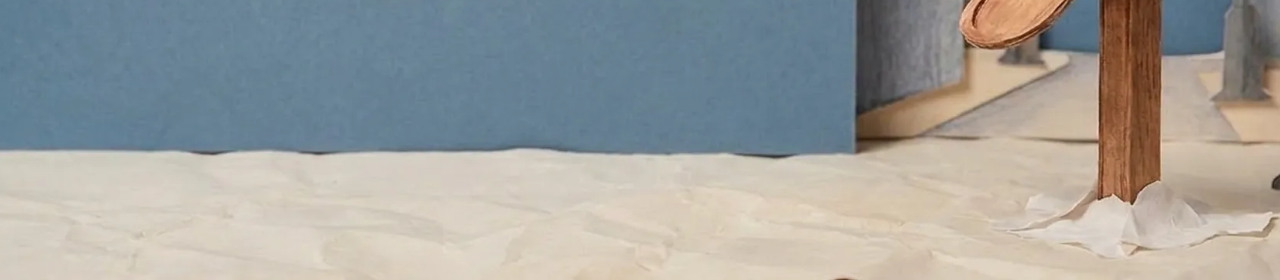
==== commit 26f797e2: "Fix the blank Videos scene: scene hand-offs state both ends; slide polaroids, not one giant strip Co" ====
--- a/index.html
+++ b/index.html
@@ -19,7 +19,7 @@
 <link href="https://fonts.googleapis.com/css2?family=Inter:wght@300;400;500;600;700&family=Instrument+Serif:ital@0;1&family=IBM+Plex+Mono:wght@400;500&display=swap" rel="stylesheet">
 <link rel="preload" as="image" href="assets/venue/desktop/A1-bg.webp" media="(min-width: 901px)">
 <link rel="preload" as="image" href="assets/venue/mobile/m-A1-plate.webp" media="(max-width: 900px)">
-<link rel="stylesheet" href="css/venue.css?v=20261008k">
+<link rel="stylesheet" href="css/venue.css?v=20261011a">
 </head>
 <body>
 <header class="top">
@@ -135,6 +135,6 @@
 
 <script src="https://cdnjs.cloudflare.com/ajax/libs/gsap/3.12.5/gsap.min.js"></script>
 <script src="https://cdnjs.cloudflare.com/ajax/libs/gsap/3.12.5/ScrollTrigger.min.js"></script>
-<script src="js/venue.js?v=20261008j"></script>
+<script src="js/venue.js?v=20261011a"></script>
 </body>
 </html>
--- a/css/venue.css
+++ b/css/venue.css
@@ -337,3 +337,4 @@
 /* Widgets: slightly rounded corners */
 .card-title,.board,.signup,.pop:not(.cinema) .box{border-radius:12px}
 .mc-row input,.mc-row button{border-radius:6px}
+.vid-reel .wcard{translate:var(--rx,0px) 0;will-change:translate}
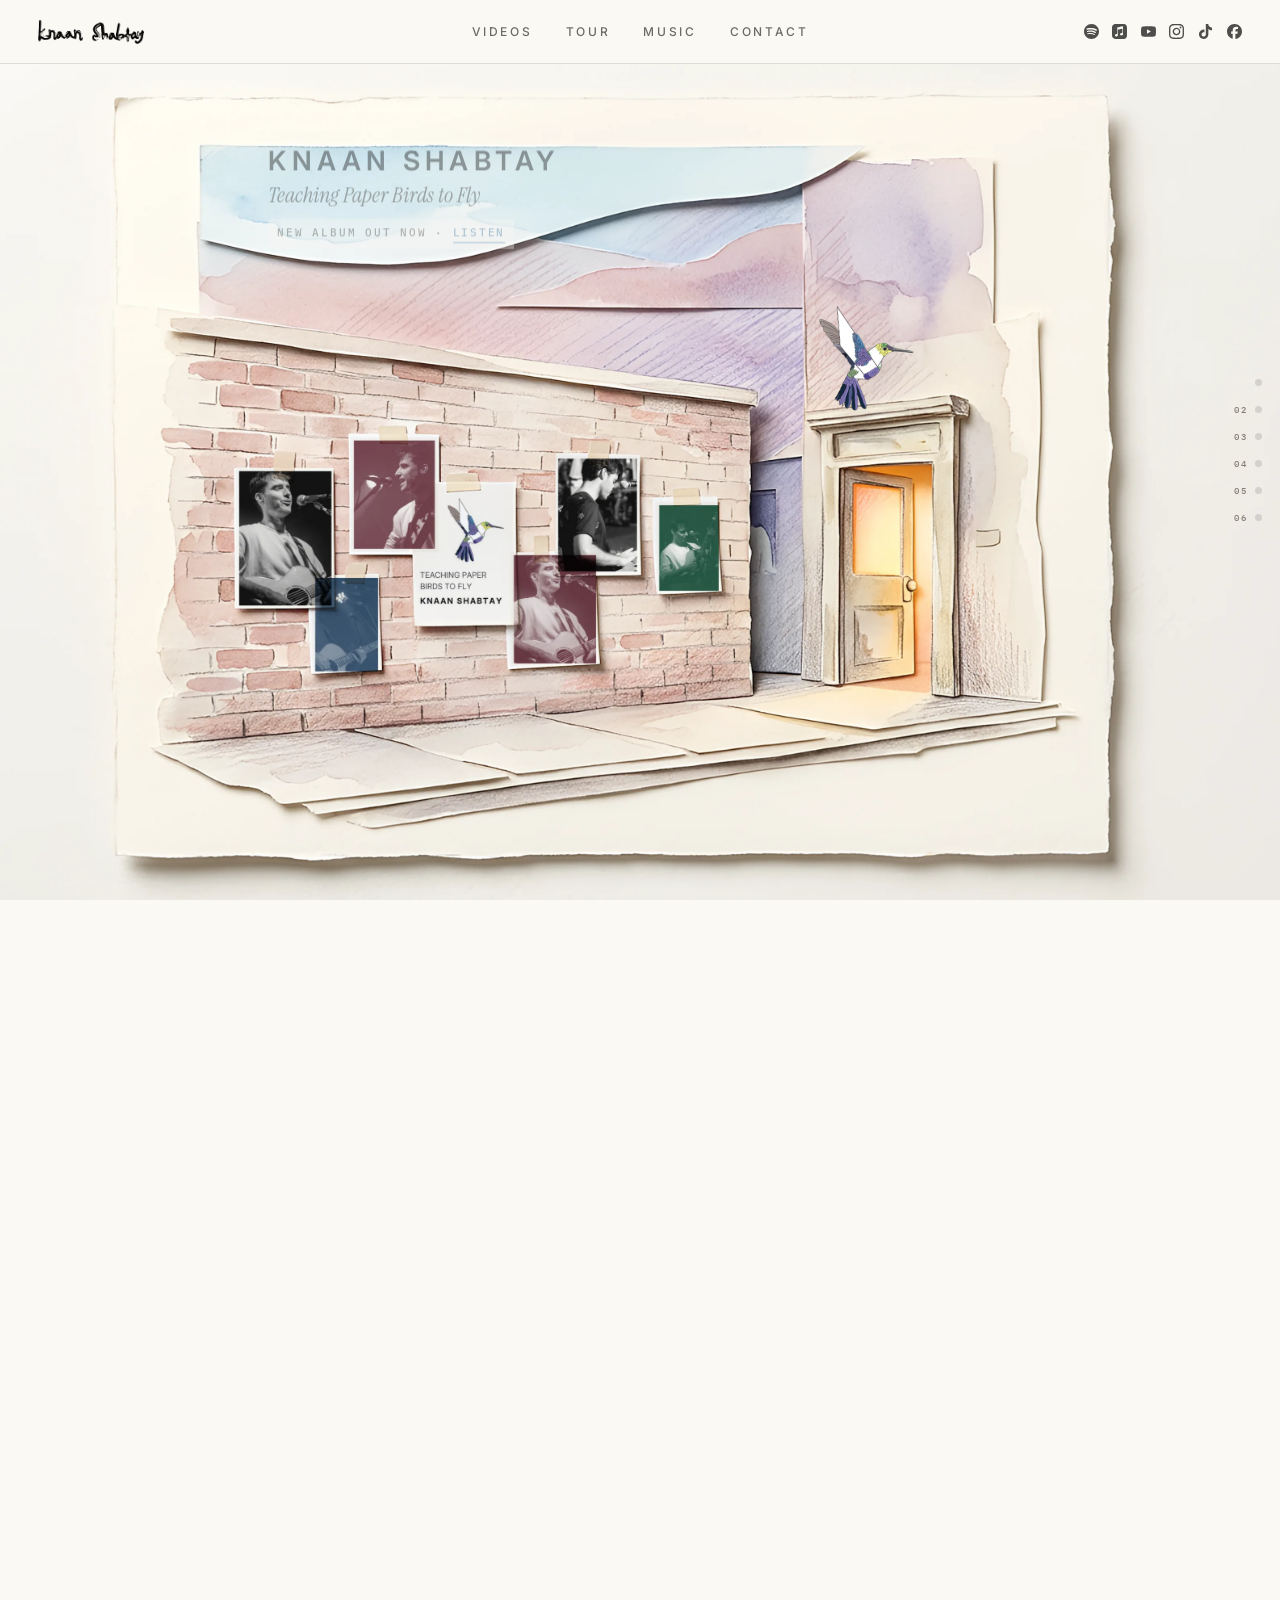
==== commit 35998cfe: "Host GSAP on the site instead of loading it from cdnjs The scroll story loaded gsap.min.js and Scrol" ====
--- a/index.html
+++ b/index.html
@@ -133,8 +133,8 @@
 
 <div class="pop" id="pop" role="dialog" aria-modal="true" aria-label="Record or video"><button class="x" type="button" data-close>Close ✕</button><div class="box"></div></div>
 
-<script src="https://cdnjs.cloudflare.com/ajax/libs/gsap/3.12.5/gsap.min.js"></script>
-<script src="https://cdnjs.cloudflare.com/ajax/libs/gsap/3.12.5/ScrollTrigger.min.js"></script>
-<script src="js/venue.js?v=20261011a"></script>
+<script src="js/vendor/gsap.min.js"></script>
+<script src="js/vendor/ScrollTrigger.min.js"></script>
+<script src="js/venue.js?v=20261011b"></script>
 </body>
 </html>
